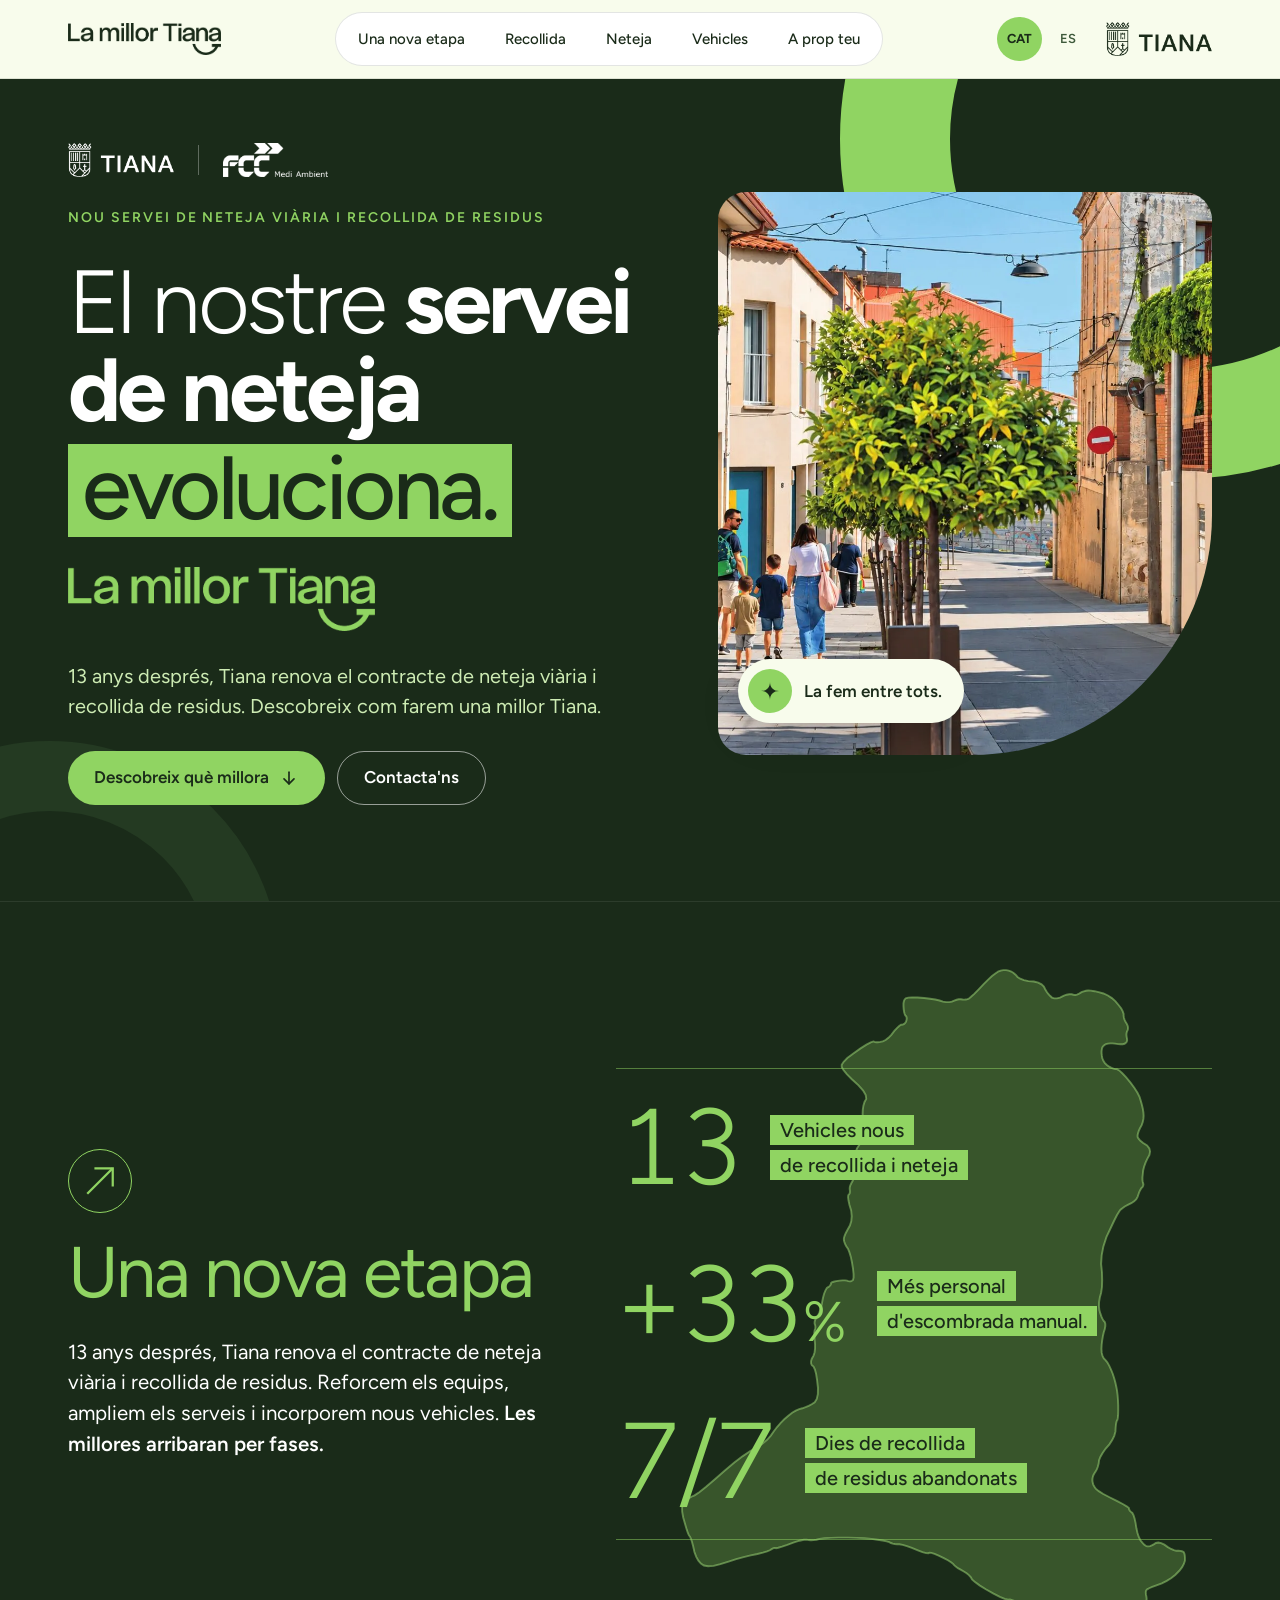
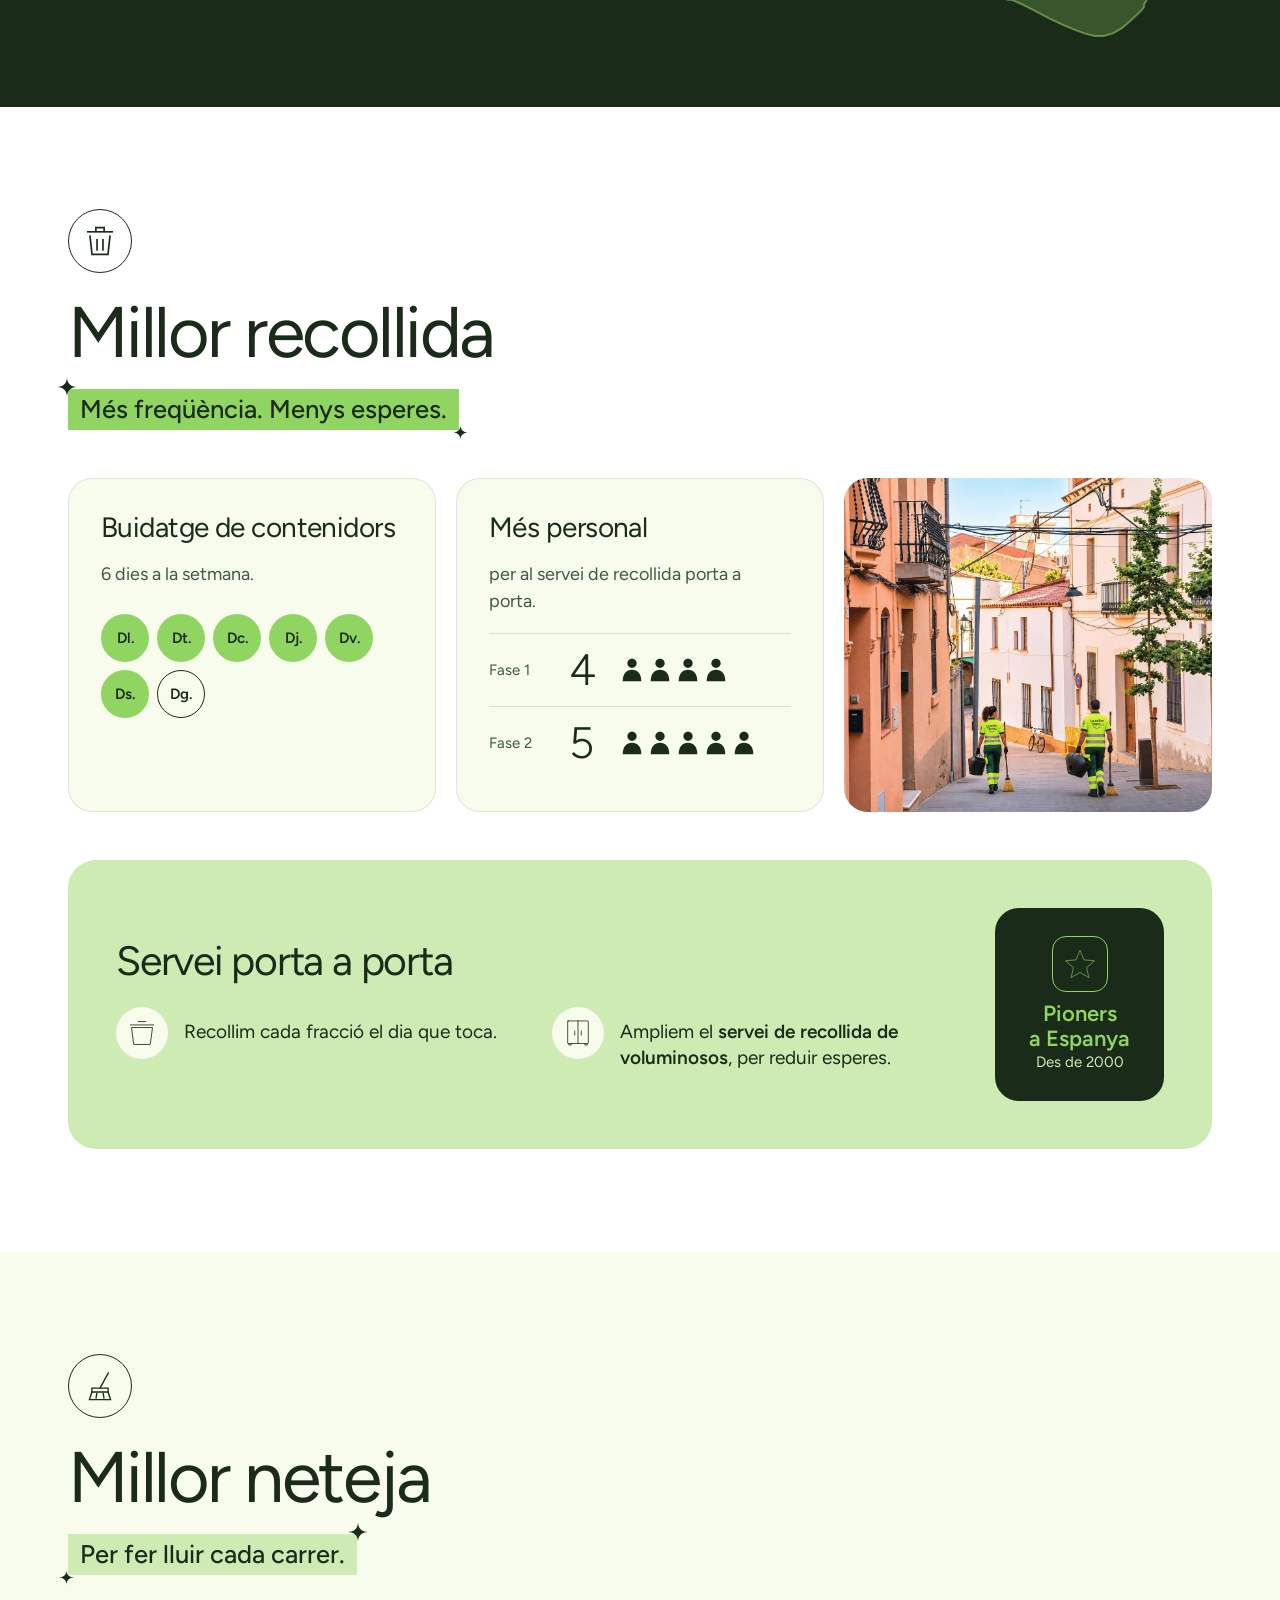
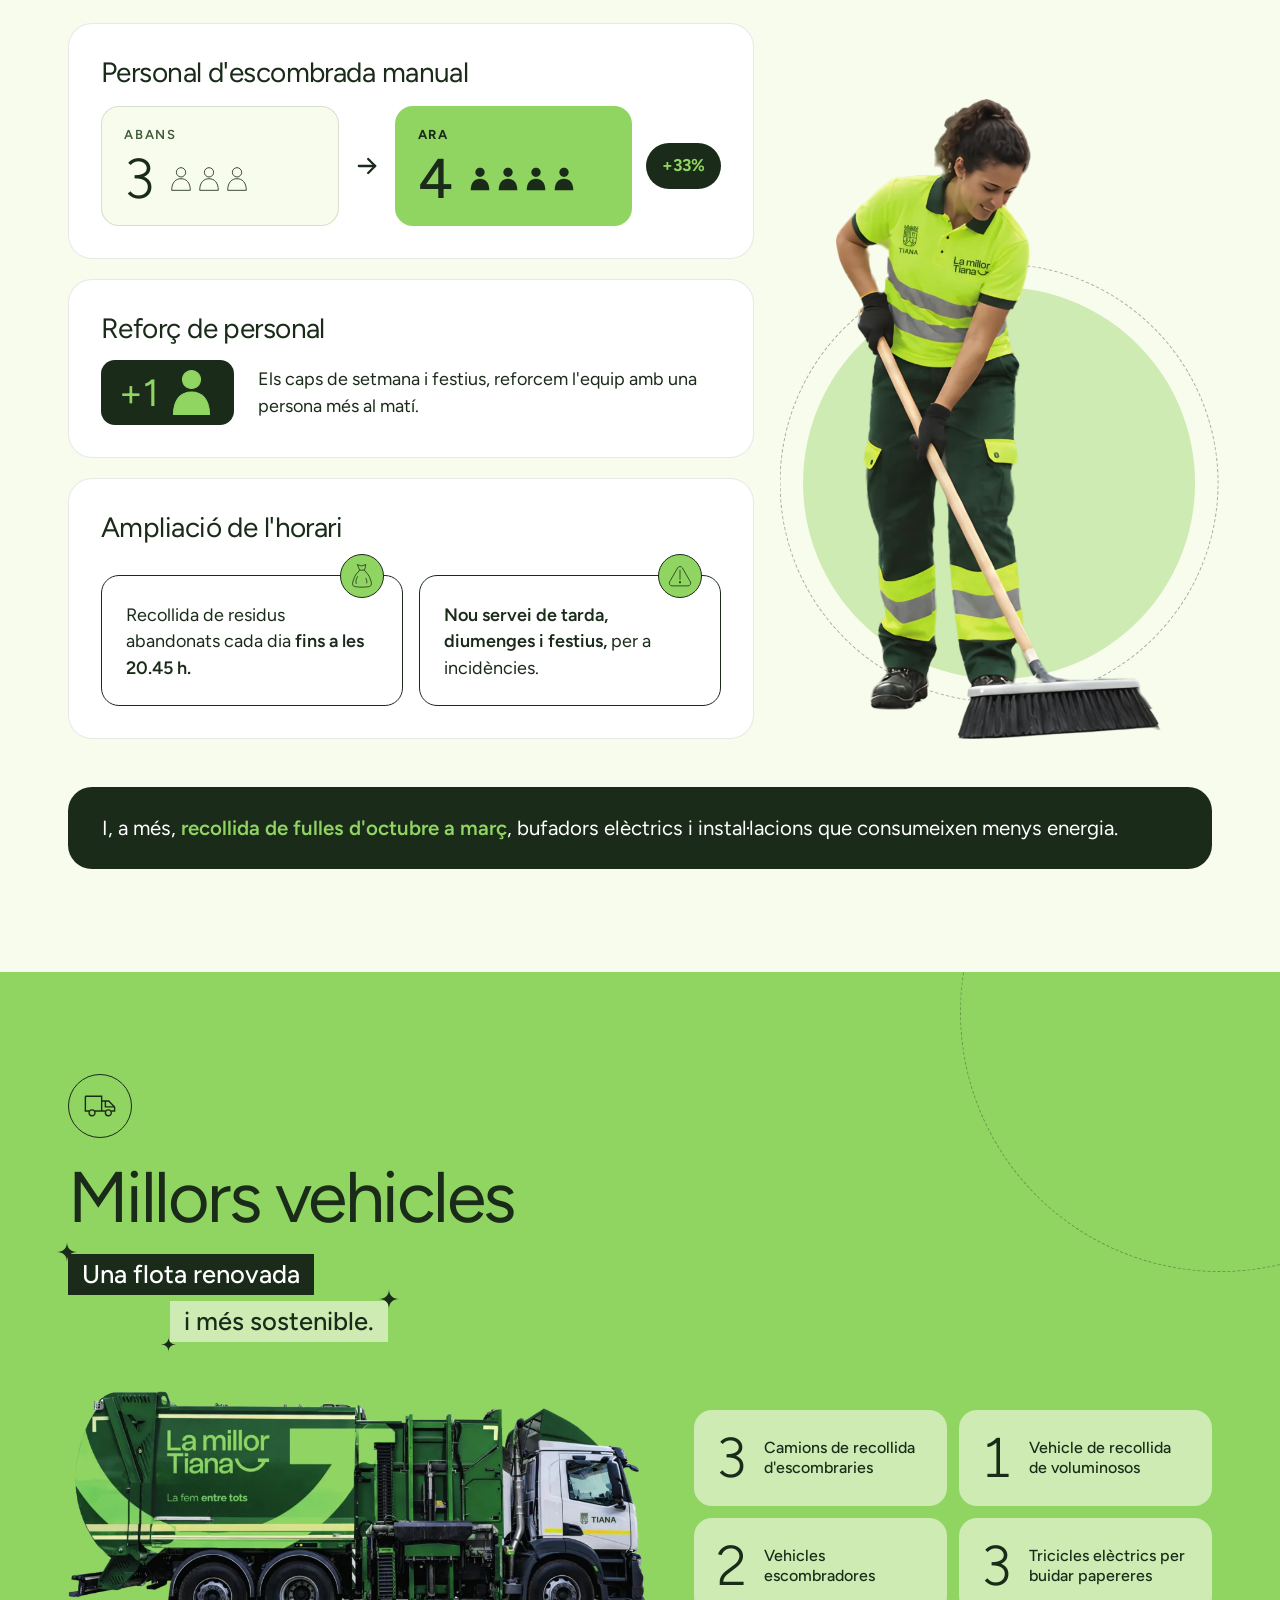
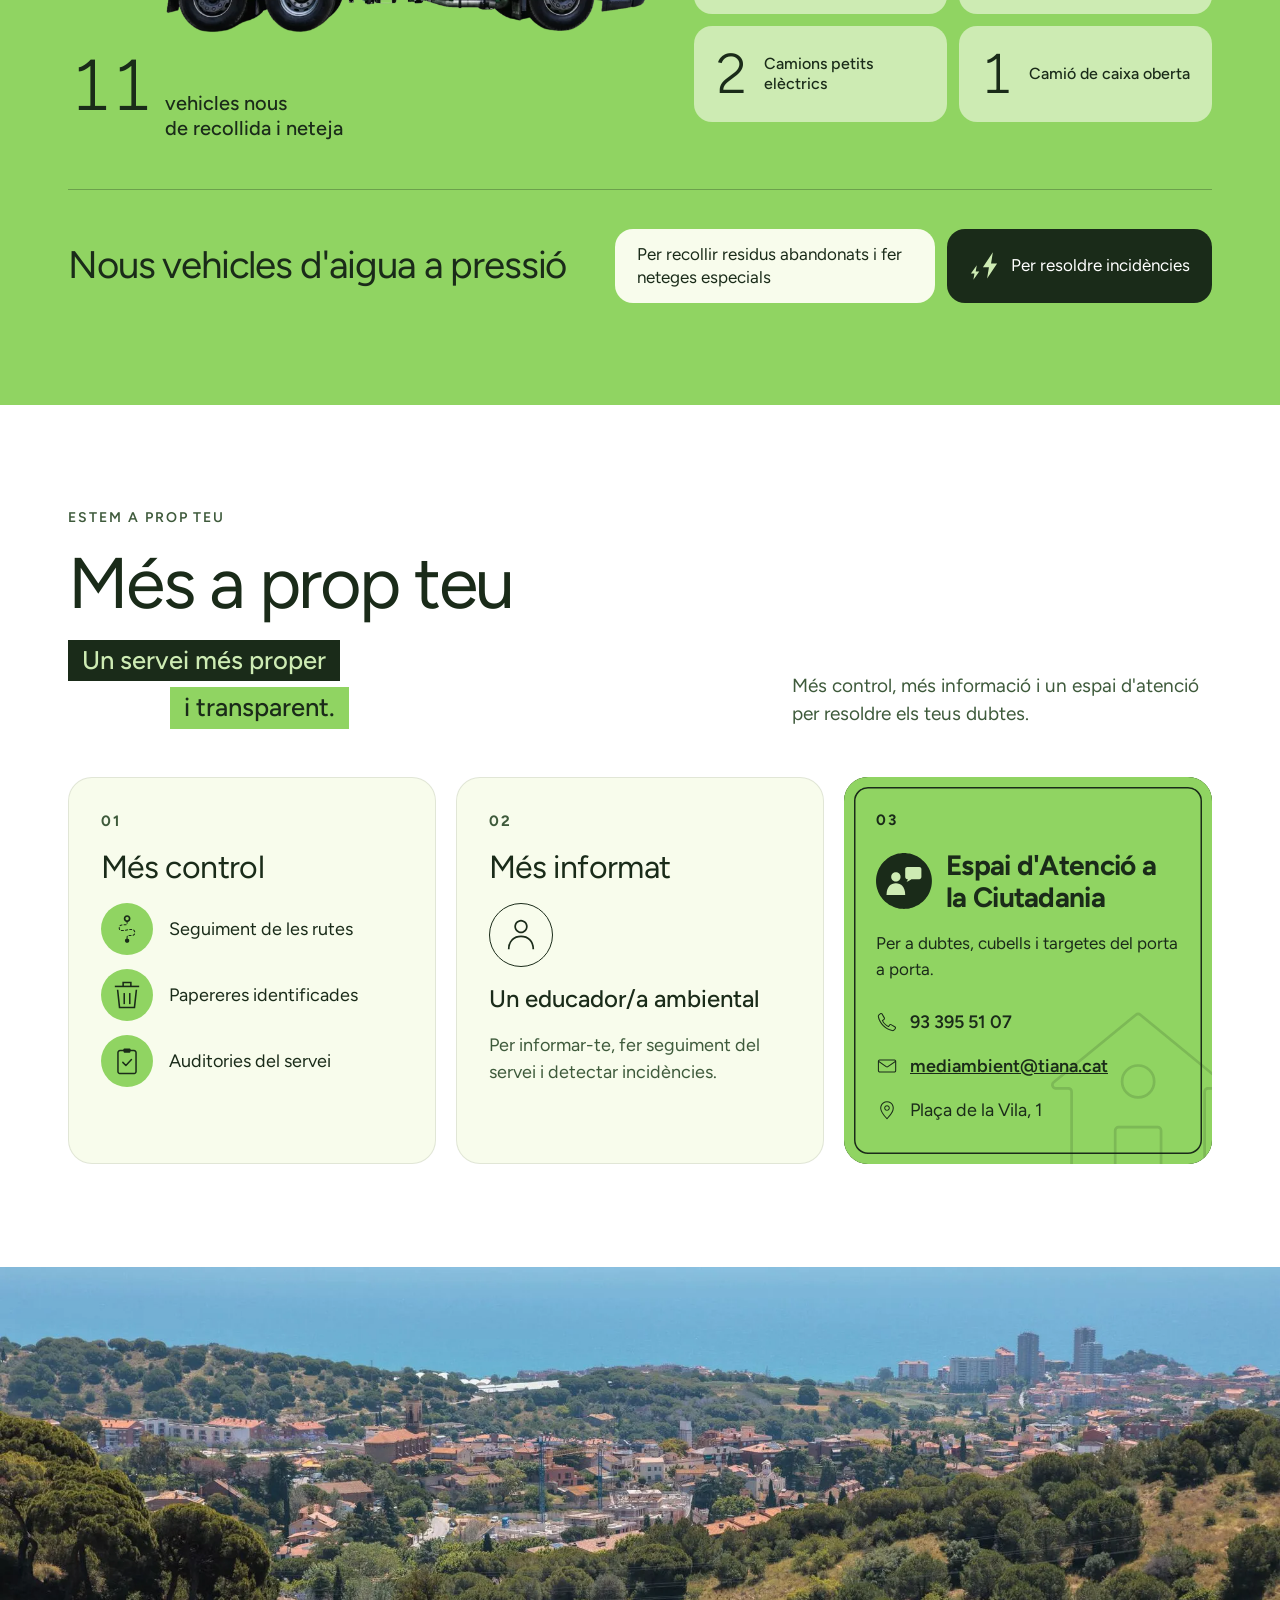
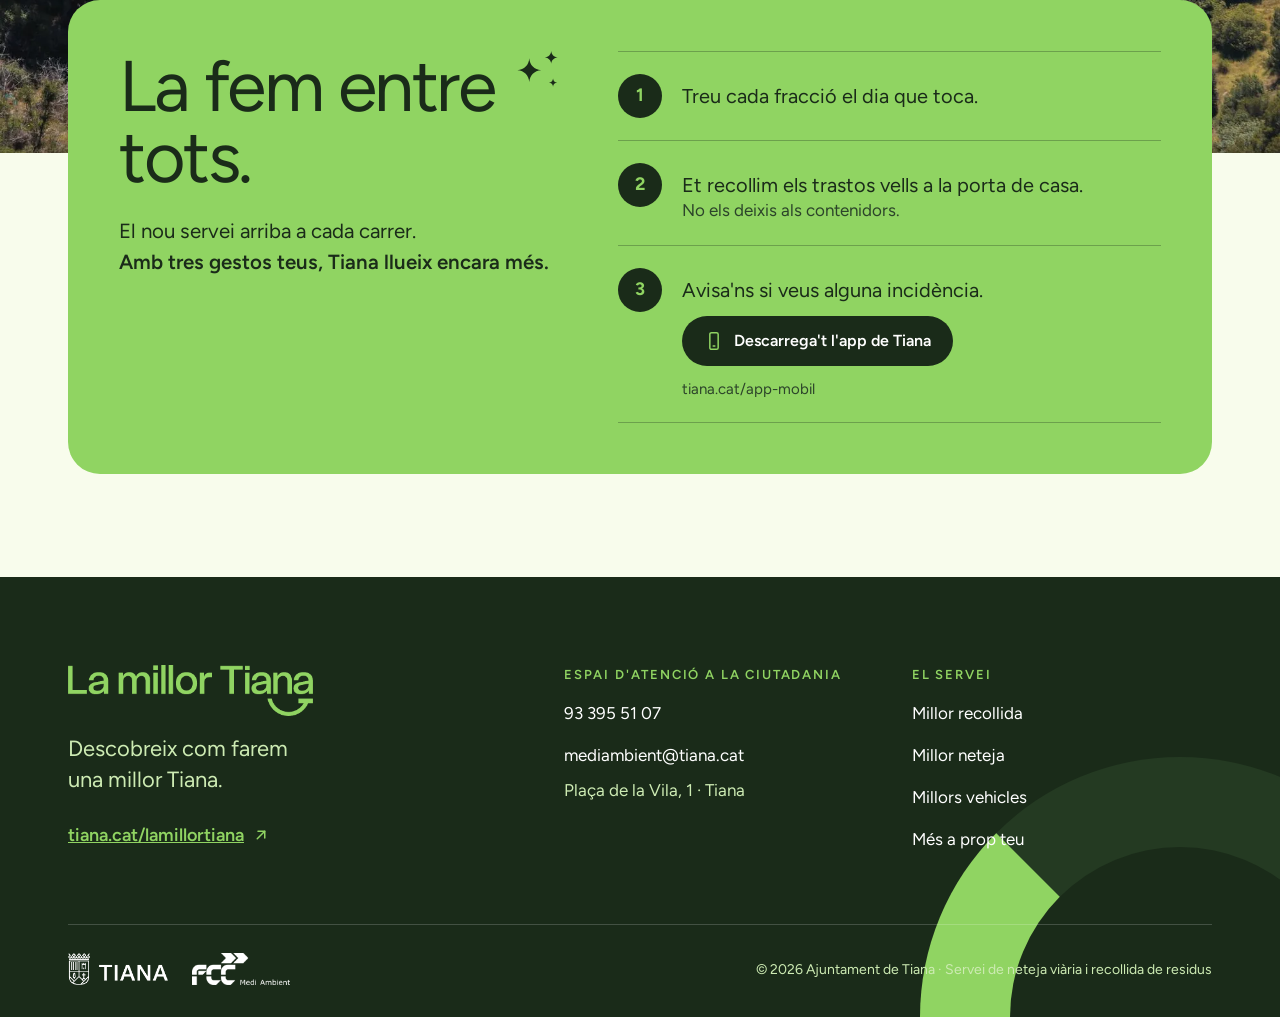
==== index.html @ fdb8e997 "feat: la millor tiana static website" ====
<!doctype html>
<html lang="ca">
<head>
<meta charset="utf-8">
<meta name="viewport" content="width=device-width, initial-scale=1">
<title>La millor Tiana · El nostre servei de neteja evoluciona</title>
<meta name="description" content="13 anys després, Tiana renova el contracte de neteja viària i recollida de residus. Més recollida, més neteja, vehicles nous i un servei més proper. Descobreix com farem una millor Tiana.">
<meta name="robots" content="noindex, nofollow">
<meta name="theme-color" content="#1A2B19">
<meta property="og:type" content="website">
<meta property="og:title" content="La millor Tiana · El nostre servei de neteja evoluciona">
<meta property="og:description" content="13 anys després, Tiana renova el contracte de neteja viària i recollida de residus.">
<meta property="og:image" content="https://tandem-tiana.vercel.app/assets/og.jpg">
<meta property="og:locale" content="ca_ES">
<link rel="icon" href="assets/favicon.svg" type="image/svg+xml">
<link rel="preconnect" href="https://fonts.googleapis.com">
<link rel="preconnect" href="https://fonts.gstatic.com" crossorigin>
<link href="https://fonts.googleapis.com/css2?family=Figtree:wght@300;400;500;600;700&display=swap" rel="stylesheet">
<script>
  (function () {
    var d = document.documentElement;
    try {
      if (!window.matchMedia('(prefers-reduced-motion: reduce)').matches && 'IntersectionObserver' in window) {
        d.classList.add('anim');
        setTimeout(function () { if (!window.__lmt) d.classList.remove('anim'); }, 3000);
      }
    } catch (e) {}
  })();
</script>
<link rel="stylesheet" href="styles.css">
</head>
<body>
<a class="skip" href="#contingut">Salta al contingut</a>

<header class="hdr">
  <div class="wrap hdr__in">
    <a class="hdr__logo" href="#inici" aria-label="La millor Tiana, inici"><img src="assets/wordmark-fosc.png" alt="La millor Tiana" width="786" height="164"></a>
    <nav class="hdr__nav" aria-label="Seccions">
      <a href="#etapa">Una nova etapa</a>
      <a href="#recollida">Recollida</a>
      <a href="#neteja">Neteja</a>
      <a href="#vehicles">Vehicles</a>
      <a href="#a-prop">A prop teu</a>
    </nav>
    <div class="hdr__end">
      <div class="lang" role="group" aria-label="Idioma">
        <a href="#inici" aria-current="true" lang="ca">CAT</a>
        <span lang="es" title="Properament" aria-disabled="true">ES</span>
      </div>
      <img class="hdr__escut" src="assets/tiana-fosc.png" alt="Ajuntament de Tiana" width="352" height="113">
      <button class="hdr__burger" type="button" aria-controls="menu" aria-expanded="false" aria-label="Obre el menú">
        <svg width="22" height="22" viewBox="0 0 24 24" fill="none" stroke="currentColor" stroke-width="2" stroke-linecap="round" aria-hidden="true" focusable="false"><path d="M4 7h16"/><path d="M4 12h16"/><path d="M4 17h10"/></svg>
      </button>
    </div>
  </div>
</header>

<div class="menu" id="menu" role="dialog" aria-modal="true" aria-label="Menú" hidden>
  <div class="menu__ring" aria-hidden="true" data-spin></div>
  <div class="menu__top">
    <img src="assets/wordmark-verd.png" alt="La millor Tiana" width="786" height="164">
    <button class="menu__close" type="button" aria-label="Tanca el menú">
      <svg width="22" height="22" viewBox="0 0 24 24" fill="none" stroke="currentColor" stroke-width="2" stroke-linecap="round" aria-hidden="true" focusable="false"><path d="M6 6l12 12"/><path d="M18 6L6 18"/></svg>
    </button>
  </div>
  <nav aria-label="Menú principal">
    <ul class="menu__list">
      <li><a href="#etapa"><span>Una nova etapa</span><svg width="22" height="22" viewBox="0 0 24 24" fill="none" stroke="currentColor" stroke-width="2" stroke-linecap="round" stroke-linejoin="round" aria-hidden="true" focusable="false"><path d="M7 17L17 7"/><path d="M8 7h9v9"/></svg></a></li>
      <li><a href="#recollida"><span>Millor recollida</span><svg width="22" height="22" viewBox="0 0 24 24" fill="none" stroke="currentColor" stroke-width="2" stroke-linecap="round" stroke-linejoin="round" aria-hidden="true" focusable="false"><path d="M7 17L17 7"/><path d="M8 7h9v9"/></svg></a></li>
      <li><a href="#neteja"><span>Millor neteja</span><svg width="22" height="22" viewBox="0 0 24 24" fill="none" stroke="currentColor" stroke-width="2" stroke-linecap="round" stroke-linejoin="round" aria-hidden="true" focusable="false"><path d="M7 17L17 7"/><path d="M8 7h9v9"/></svg></a></li>
      <li><a href="#vehicles"><span>Millors vehicles</span><svg width="22" height="22" viewBox="0 0 24 24" fill="none" stroke="currentColor" stroke-width="2" stroke-linecap="round" stroke-linejoin="round" aria-hidden="true" focusable="false"><path d="M7 17L17 7"/><path d="M8 7h9v9"/></svg></a></li>
      <li><a href="#a-prop"><span>Més a prop teu</span><svg width="22" height="22" viewBox="0 0 24 24" fill="none" stroke="currentColor" stroke-width="2" stroke-linecap="round" stroke-linejoin="round" aria-hidden="true" focusable="false"><path d="M7 17L17 7"/><path d="M8 7h9v9"/></svg></a></li>
      <li><a href="#entre-tots"><span>La fem entre tots</span><svg width="22" height="22" viewBox="0 0 24 24" fill="none" stroke="currentColor" stroke-width="2" stroke-linecap="round" stroke-linejoin="round" aria-hidden="true" focusable="false"><path d="M7 17L17 7"/><path d="M8 7h9v9"/></svg></a></li>
    </ul>
  </nav>
  <div class="menu__contact">
    <p>Espai d'Atenció a la Ciutadania</p>
    <a href="tel:+34933955107"><svg width="18" height="18" viewBox="0 0 24 24" fill="none" stroke="#90D462" stroke-width="1.6" stroke-linejoin="round" aria-hidden="true" focusable="false"><path d="M5 4h4l2 5-2.5 1.5a11 11 0 0 0 5 5L15 13l5 2v4a1 1 0 0 1-1 1A16 16 0 0 1 4 5a1 1 0 0 1 1-1z"/></svg>93 395 51 07</a>
    <a href="mailto:mediambient@tiana.cat"><svg width="18" height="18" viewBox="0 0 24 24" fill="none" stroke="#90D462" stroke-width="1.6" stroke-linecap="round" stroke-linejoin="round" aria-hidden="true" focusable="false"><rect x="3" y="5" width="18" height="14" rx="2"/><path d="M3 7l9 6 9-6"/></svg>mediambient@tiana.cat</a>
  </div>
  <div class="menu__logos">
    <img src="assets/tiana-blanc.png" alt="Ajuntament de Tiana" width="352" height="113">
    <img src="assets/fcc-blanc.webp" alt="FCC Medi Ambient" width="600" height="195">
  </div>
</div>

<main id="contingut">

<!-- HERO -->
<section id="inici" class="hero" data-key="hero" aria-labelledby="hero-title">
  <div class="ring hero__ring-a" data-r="ring" aria-hidden="true"></div>
  <div class="ring hero__ring-b" data-r="ring" data-d="4" aria-hidden="true"></div>
  <div class="wrap hero__in">
    <div class="hero__text">
      <div class="hero__logos" data-r data-d="1">
        <img src="assets/tiana-blanc.png" alt="Ajuntament de Tiana" width="352" height="113">
        <span class="sep" aria-hidden="true"></span>
        <img src="assets/fcc-blanc.webp" alt="FCC Medi Ambient" width="600" height="195">
      </div>
      <p class="eyebrow" data-r data-d="2">Nou servei de neteja viària i recollida de residus</p>
      <h1 id="hero-title" data-r data-d="3">El nostre <b>servei de neteja</b> <span class="hl" data-hl>evoluciona.</span></h1>
      <img class="hero__wm" src="assets/wordmark-verd.png" alt="La millor Tiana" width="786" height="164" data-r data-d="4">
      <p class="hero__lead" data-r data-d="5">13 anys després, Tiana renova el contracte de neteja viària i recollida de residus. Descobreix com farem una millor Tiana.</p>
      <div class="btns" data-r data-d="6">
        <a class="btn btn--lime" href="#etapa">Descobreix què millora <svg width="20" height="20" viewBox="0 0 24 24" fill="none" stroke="currentColor" stroke-width="2" stroke-linecap="round" stroke-linejoin="round" aria-hidden="true" focusable="false"><path d="M12 5v14"/><path d="M6 13l6 6 6-6"/></svg></a>
        <a class="btn btn--ghost" href="#contacte">Contacta'ns</a>
      </div>
    </div>
    <div class="hero__media" data-r="right" data-d="2">
      <img src="assets/familia.webp" alt="Una família passeja per un carrer de Tiana" width="1600" height="1067" fetchpriority="high" data-plx>
      <div class="chip" data-r="pop" data-d="8">
        <span class="chip__icon"><svg data-tw width="18" height="18" viewBox="0 0 24 24" fill="currentColor" aria-hidden="true" focusable="false"><path d="M12 0C12 7.43 16.57 12 24 12C16.57 12 12 16.57 12 24C12 16.57 7.43 12 0 12C7.43 12 12 7.43 12 0Z"/></svg></span>
        La fem entre tots.
      </div>
    </div>
  </div>
</section>

<!-- UNA NOVA ETAPA -->
<section id="etapa" class="sec etapa" aria-labelledby="etapa-title">
  <div class="wrap etapa__in">
    <div class="etapa__intro" data-key="etapa">
        <div class="title-row">
          <span class="icon-circle icon-circle--lime" data-r="pop"><img class="ico" src="assets/icons/ic-etapa.svg" alt="" width="30" height="30"></span>
          <h2 class="h2" id="etapa-title" data-r data-d="1">Una nova etapa</h2>
        </div>
      <p class="etapa__text" data-r data-d="3">13 anys després, Tiana renova el contracte de neteja viària i recollida de residus. Reforcem els equips, ampliem els serveis i incorporem nous vehicles. <strong>Les millores arribaran per fases.</strong></p>
    </div>
    <div class="etapa__stats" data-key="etapa2">
      <img class="etapa__map" src="assets/mapa-tiana.svg" alt="" aria-hidden="true" width="215" height="285" data-r="map">
      <ul class="figs" aria-label="Xifres clau">
        <li class="fig" data-r="left" data-d="2">
          <span class="fig__n"><span data-count="13">13</span></span>
          <p class="fig__label"><span class="hl hl--clone" data-hl>Vehicles nous<br>de recollida i neteja</span></p>
        </li>
        <li class="fig" data-r="left" data-d="4">
          <span class="fig__n">+<span data-count="33">33</span><small>%</small></span>
          <p class="fig__label"><span class="hl hl--clone" data-hl>Més personal<br>d'escombrada manual.</span></p>
        </li>
        <li class="fig" data-r="left" data-d="6">
          <span class="fig__n"><span data-count="7">7</span>/7</span>
          <p class="fig__label"><span class="hl hl--clone" data-hl>Dies de recollida<br>de residus abandonats</span></p>
        </li>
      </ul>
    </div>
  </div>
</section>

<!-- 01 MILLOR RECOLLIDA -->
<section id="recollida" class="sec sec--white" aria-labelledby="rec-title">
  <div class="wrap stack">
    <div class="sec-head" data-key="rec">
      <div class="sec-head__main">
        <div class="title-row">
          <span class="icon-circle" data-r="pop"><img class="ico" src="assets/icons/ic-recollida.svg" alt="" width="30" height="30"></span>
          <h2 class="h2" id="rec-title" data-r data-d="1">Millor recollida</h2>
        </div>
        <p class="tag" data-r data-d="2"><span class="hl spark" data-hl>Més freqüència. Menys esperes.</span></p>
      </div>    </div>
    <div class="grid3" data-key="recg">
      <article class="card card--hover" data-r data-d="1">
        <h3>Buidatge de contenidors</h3>
        <p class="sub">6 dies a la setmana.</p>
        <ul class="days" aria-label="Dies de buidatge">
          <li data-r="pop" data-d="2"><abbr title="Dilluns">Dl.</abbr></li>
          <li data-r="pop" data-d="3"><abbr title="Dimarts">Dt.</abbr></li>
          <li data-r="pop" data-d="4"><abbr title="Dimecres">Dc.</abbr></li>
          <li data-r="pop" data-d="5"><abbr title="Dijous">Dj.</abbr></li>
          <li data-r="pop" data-d="6"><abbr title="Divendres">Dv.</abbr></li>
          <li data-r="pop" data-d="7"><abbr title="Dissabte">Ds.</abbr></li>
          <li class="off" data-r="pop" data-d="8"><abbr title="Diumenge, sense buidatge">Dg.</abbr></li>
        </ul>
      </article>
      <article class="card card--hover" data-r data-d="2">
        <h3>Més personal</h3>
        <p class="sub">per al servei de recollida porta a porta.</p>
        <div class="phases">
          <div class="phase">
            <span class="phase__label">Fase 1</span><span class="phase__n">4</span>
            <span class="people" role="img" aria-label="4 persones">
              <img class="ico" data-r="pop" data-d="1" src="assets/icons/ic-persona-fase.svg" alt="" width="26" height="26">
              <img class="ico" data-r="pop" data-d="2" src="assets/icons/ic-persona-fase.svg" alt="" width="26" height="26">
              <img class="ico" data-r="pop" data-d="3" src="assets/icons/ic-persona-fase.svg" alt="" width="26" height="26">
              <img class="ico" data-r="pop" data-d="4" src="assets/icons/ic-persona-fase.svg" alt="" width="26" height="26">
            </span>
          </div>
          <div class="phase">
            <span class="phase__label">Fase 2</span><span class="phase__n">5</span>
            <span class="people" role="img" aria-label="5 persones">
              <img class="ico" data-r="pop" data-d="2" src="assets/icons/ic-persona-fase.svg" alt="" width="26" height="26">
              <img class="ico" data-r="pop" data-d="3" src="assets/icons/ic-persona-fase.svg" alt="" width="26" height="26">
              <img class="ico" data-r="pop" data-d="4" src="assets/icons/ic-persona-fase.svg" alt="" width="26" height="26">
              <img class="ico" data-r="pop" data-d="5" src="assets/icons/ic-persona-fase.svg" alt="" width="26" height="26">
              <img class="ico" data-r="pop" data-d="6" src="assets/icons/ic-persona-fase.svg" alt="" width="26" height="26">
            </span>
          </div>
        </div>
      </article>
      <figure class="photo" data-r="right" data-d="3">
        <img src="assets/operaris.webp" alt="Dos operaris del servei de recollida caminen per un carrer de Tiana" width="1535" height="1024" loading="lazy" data-plx>
      </figure>
    </div>
    <div data-key="rec2">
      <article class="door" data-r>
        <div class="door__main">
          <h3>Servei porta a porta</h3>
          <ul class="ilist">
            <li data-r data-d="2">
              <span class="bubble"><img class="ico" src="assets/icons/ic-fraccio.svg" alt="" width="28" height="28"></span>
              <p>Recollim cada fracció el dia que toca.</p>
            </li>
            <li data-r data-d="4">
              <span class="bubble"><img class="ico" src="assets/icons/ic-voluminosos.svg" alt="" width="28" height="28"></span>
              <p>Ampliem el <strong>servei de recollida de voluminosos</strong>, per reduir esperes.</p>
            </li>
          </ul>
        </div>
        <div class="badge" data-r="pop" data-d="6">
          <span class="badge__icon"><img class="ico" data-tw src="assets/icons/ic-pioners.svg" alt="" width="32" height="32"></span>
          <span><span class="badge__title">Pioners<br> a Espanya</span><span class="badge__sub">Des de 2000</span></span>
        </div>
      </article>
    </div>
  </div>
</section>

<!-- 02 MILLOR NETEJA -->
<section id="neteja" class="sec neteja" aria-labelledby="net-title">
  <div class="wrap stack">
    <div class="sec-head" data-key="net">
      <div class="sec-head__main">
        <div class="title-row">
          <span class="icon-circle" data-r="pop"><img class="ico" src="assets/icons/ic-neteja.svg" alt="" width="30" height="30"></span>
          <h2 class="h2" id="net-title" data-r data-d="1">Millor neteja</h2>
        </div>
        <p class="tag" data-r data-d="2"><span class="hl hl--pale spark spark--alt" data-hl>Per fer lluir cada carrer.</span></p>
      </div>    </div>
    <div class="net" data-key="netg">
      <div class="net__cards">
        <article class="card card--white card--hover" data-r data-d="1">
          <h3>Personal d'escombrada manual</h3>
          <div class="compare">
            <div class="compare__box">
              <span class="compare__lbl">Abans</span>
              <div class="compare__row">
                <span class="compare__n">3</span>
                <span class="people" role="img" aria-label="3 persones">
                  <img class="ico" src="assets/icons/ic-persona-abans.svg" alt="" width="26" height="26">
                  <img class="ico" src="assets/icons/ic-persona-abans.svg" alt="" width="26" height="26">
                  <img class="ico" src="assets/icons/ic-persona-abans.svg" alt="" width="26" height="26">
                </span>
              </div>
            </div>
            <svg class="compare__arrow" data-r="left" data-d="3" width="28" height="28" viewBox="0 0 24 24" fill="none" stroke="currentColor" stroke-width="2" stroke-linecap="round" stroke-linejoin="round" aria-hidden="true" focusable="false"><path d="M5 12h14"/><path d="M13 6l6 6-6 6"/></svg>
            <div class="compare__box compare__box--now" data-r="pop" data-d="5">
              <span class="compare__lbl">Ara</span>
              <div class="compare__row">
                <span class="compare__n">4</span>
                <span class="people" role="img" aria-label="4 persones">
                  <img class="ico" src="assets/icons/ic-persona-fase.svg" alt="" width="26" height="26">
                  <img class="ico" src="assets/icons/ic-persona-fase.svg" alt="" width="26" height="26">
                  <img class="ico" src="assets/icons/ic-persona-fase.svg" alt="" width="26" height="26">
                  <img class="ico" src="assets/icons/ic-persona-fase.svg" alt="" width="26" height="26">
                </span>
              </div>
            </div>
            <span class="pct" data-r="pop" data-d="8">+33%</span>
          </div>
        </article>
        <article class="card card--white card--hover reinforce" data-r data-d="2">
          <h3>Reforç de personal</h3>
          <span class="plus1" data-r="pop" data-d="6">+1<img class="ico" src="assets/icons/ic-mes-u.svg" alt="+1 persona" width="60" height="60"></span>
          <p>Els caps de setmana i festius, reforcem l'equip amb una persona més al matí.</p>
        </article>
        <article class="card card--white card--hover card--hours" data-r data-d="3">
          <h3>Ampliació de l'horari</h3>
          <div class="hours">
            <div class="hourbox">
              <span class="hourbox__icon" data-r="pop" data-d="6"><img class="ico" src="assets/icons/ic-bossa.svg" alt="" width="26" height="26"></span>
              <p>Recollida de residus abandonats cada dia <strong>fins a les 20.45 h.</strong></p>
            </div>
            <div class="hourbox">
              <span class="hourbox__icon" data-r="pop" data-d="7"><img class="ico" src="assets/icons/ic-alerta.svg" alt="" width="26" height="26"></span>
              <p><strong>Nou servei de tarda, diumenges i festius,</strong> per a incidències.</p>
            </div>
          </div>
        </article>
      </div>
      <div class="net__fig">
        <div class="disc" aria-hidden="true"></div>
        <div class="disc disc--dash" data-spin aria-hidden="true"></div>
        <img src="assets/escombradora.webp" alt="Una operària del servei escombra el carrer" width="560" height="1100" loading="lazy" data-r="right" data-d="2">
      </div>
    </div>
    <div data-key="net2">
      <p class="note" data-r>
        <span>I, a més, <strong>recollida de fulles d'octubre a març</strong>, bufadors elèctrics i instal·lacions que consumeixen menys energia.</span>
      </p>
    </div>
  </div>
</section>

<!-- 03 MILLORS VEHICLES -->
<section id="vehicles" class="sec veh" aria-labelledby="veh-title">
  <div class="ring veh__ring" data-spin aria-hidden="true"></div>
  <div class="wrap stack">
    <div class="sec-head" data-key="veh">
      <div class="sec-head__main">
        <div class="title-row">
          <span class="icon-circle" data-r="pop"><img class="ico" src="assets/icons/ic-vehicles.svg" alt="" width="32" height="32"></span>
          <h2 class="h2" id="veh-title" data-r data-d="1">Millors vehicles</h2>
        </div>
        <p class="stagger"><span class="on-dark spark spark--one" data-r="left" data-d="2">Una flota renovada</span><span class="on-pale spark spark--alt" data-r="left" data-d="4">i més sostenible.</span></p>
      </div>    </div>
    <div class="veh__grid" data-key="vehg">
      <figure class="veh__fig" data-truckfig>
        <div class="veh__truck" data-truck>
          <span class="veh__lines" data-lines aria-hidden="true"><span></span><span></span><span></span></span>
          <img src="assets/camio.webp" alt="Nou camió de recollida amb la imatge de La millor Tiana" width="921" height="387" loading="lazy">
        </div>
        <figcaption data-r data-d="8"><span class="veh__big" data-count="13">13</span><span>vehicles nous<br>de recollida i neteja</span></figcaption>
      </figure>
      <ul class="fleet">
        <li class="card--hover" data-r data-d="2"><span class="fleet__n" data-count="3">3</span><span class="fleet__t">Camions de recollida d'escombraries</span></li>
        <li class="card--hover" data-r data-d="3"><span class="fleet__n" data-count="1">1</span><span class="fleet__t">Vehicle de recollida de voluminosos</span></li>
        <li class="card--hover" data-r data-d="4"><span class="fleet__n" data-count="2">2</span><span class="fleet__t">Vehicles escombradores</span></li>
        <li class="card--hover" data-r data-d="5"><span class="fleet__n" data-count="4">4</span><span class="fleet__t">Tricicles elèctrics per buidar papereres</span></li>
        <li class="card--hover" data-r data-d="6"><span class="fleet__n" data-count="2">2</span><span class="fleet__t">Camions petits elèctrics</span></li>
        <li class="card--hover" data-r data-d="7"><span class="fleet__n" data-count="1">1</span><span class="fleet__t">Camió de caixa oberta</span></li>
      </ul>
    </div>
    <div class="water" data-key="veh2">
      <h3 data-r>Nous vehicles d'aigua a pressió</h3>
      <div class="water__chips">
        <span class="wchip" data-r="right" data-d="2">Per recollir residus abandonats i fer neteges especials</span>
        <span class="wchip wchip--dark" data-r="right" data-d="4"><img class="ico" src="assets/icons/ic-raig.svg" alt="" width="30" height="30">Per resoldre incidències</span>
      </div>
    </div>
  </div>
</section>

<!-- MÉS A PROP TEU -->
<section id="a-prop" class="sec sec--white" aria-labelledby="aprop-title">
  <div class="wrap stack">
    <div class="sec-head" data-key="aprop">
      <div class="sec-head__main">
        <p class="eyebrow" data-r>Estem a prop teu</p>
        <h2 class="h2" id="aprop-title" data-r data-d="1">Més a prop teu</h2>
        <p class="stagger"><span class="on-dark-pale" data-r="left" data-d="2">Un servei més proper</span><span class="on-lime" data-r="left" data-d="4">i transparent.</span></p>
      </div>
      <p class="sec-head__aside" data-r data-d="3">Més control, més informació i un espai d'atenció per resoldre els teus dubtes.</p>
    </div>
    <div class="grid3" data-key="aprog">
      <article class="card card--hover" data-r data-d="1">
        <span class="num">01</span>
        <h3 class="lg">Més control</h3>
        <ul class="checks">
          <li><span class="bubble bubble--lime" data-r="pop" data-d="3"><img class="ico" src="assets/icons/ic-rutes.svg" alt="" width="28" height="28"></span>Seguiment de les rutes</li>
          <li><span class="bubble bubble--lime" data-r="pop" data-d="4"><img class="ico" src="assets/icons/ic-papereres.svg" alt="" width="28" height="28"></span>Papereres identificades</li>
          <li><span class="bubble bubble--lime" data-r="pop" data-d="5"><img class="ico" src="assets/icons/ic-auditories.svg" alt="" width="28" height="28"></span>Auditories del servei</li>
        </ul>
      </article>
      <article class="card card--hover" data-r data-d="2">
        <span class="num">02</span>
        <h3 class="lg">Més informat</h3>
        <span class="icon-circle" data-r="pop" data-d="5"><img class="ico" src="assets/icons/ic-informat.svg" alt="" width="32" height="32"></span>
        <p class="edu">Un educador/a ambiental</p>
        <p class="sub">Per informar-te, fer seguiment del servei i detectar incidències.</p>
      </article>
      <article id="contacte" class="card card--contact card--hover" data-r data-d="3">
        <img class="contact__house" src="assets/casa.svg" alt="" aria-hidden="true" width="133" height="129">
        <span class="num">03</span>
        <div class="contact-head">
          <img class="contact__icon" src="assets/atencio-icona.svg" alt="" aria-hidden="true" width="56" height="56">
          <h3>Espai d'Atenció a la Ciutadania</h3>
        </div>
        <p>Per a dubtes, cubells i targetes del porta a porta.</p>
        <ul class="contact-list">
          <li><a href="tel:+34933955107"><img class="ico" src="assets/icons/ic-telefon.svg" alt="" width="22" height="22">93 395 51 07</a></li>
          <li><a href="mailto:mediambient@tiana.cat"><img class="ico" src="assets/icons/ic-correu.svg" alt="" width="22" height="22">mediambient@tiana.cat</a></li>
          <li><span><img class="ico" src="assets/icons/ic-lloc.svg" alt="" width="22" height="22">Plaça de la Vila, 1</span></li>
        </ul>
      </article>
    </div>
  </div>
</section>

<!-- LA FEM ENTRE TOTS -->
<section id="entre-tots" class="tots" aria-labelledby="tots-title">
  <img class="tots__img" src="assets/paisatge.webp" alt="Vista de Tiana amb el mar al fons" width="2000" height="1334" loading="lazy" data-plx>
  <div class="wrap tots__wrap" data-key="tots">
    <div class="tots__card" data-r>
      <div class="tots__head">
        <h2 class="h2" id="tots-title">La fem entre tots.<svg data-tw viewBox="0 0 56 48" fill="currentColor" aria-hidden="true" focusable="false"><path d="M20 8c.5 7.5 5.5 12.5 13 13-7.5.5-12.5 5.5-13 13-.5-7.5-5.5-12.5-13-13 7.5-.5 12.5-5.5 13-13z"/><path d="M44 0c.3 4 3 6.7 7 7-4 .3-6.7 3-7 7-.3-4-3-6.7-7-7 4-.3 6.7-3 7-7z"/><path d="M46 30c.2 2.6 1.9 4.3 4.5 4.5-2.6.2-4.3 1.9-4.5 4.5-.2-2.6-1.9-4.3-4.5-4.5 2.6-.2 4.3-1.9 4.5-4.5z"/></svg></h2>
        <p>El nou servei arriba a cada carrer.<br><strong>Amb tres gestos teus, Tiana llueix encara més.</strong></p>
      </div>
      <ol class="steps">
        <li data-r="right" data-d="3"><span class="steps__n">1</span><p>Treu cada fracció el dia que toca.</p></li>
        <li data-r="right" data-d="5"><span class="steps__n">2</span><p>Et recollim els trastos vells a la porta de casa.<small>No els deixis als contenidors.</small></p></li>
        <li data-r="right" data-d="7"><span class="steps__n">3</span>
          <div class="steps__cta">
            <p>Avisa'ns si veus alguna incidència.</p>
            <a class="btn btn--dark" href="https://tiana.cat/app-mobil" rel="noopener"><svg width="20" height="20" viewBox="0 0 24 24" fill="none" stroke="#90D462" stroke-width="1.8" stroke-linecap="round" stroke-linejoin="round" aria-hidden="true" focusable="false"><rect x="7" y="2" width="10" height="20" rx="2"/><path d="M11 18h2"/></svg>Descarrega't l'app de Tiana</a>
            <span class="steps__url">tiana.cat/app-mobil</span>
          </div>
        </li>
      </ol>
    </div>
  </div>
</section>

</main>

<!-- PEU -->
<footer class="ftr">
  <div class="ring ftr__ring" data-spin aria-hidden="true"></div>
  <div class="wrap ftr__in" data-key="foot">
    <div class="ftr__top">
      <div class="ftr__brand" data-r>
        <img src="assets/wordmark-verd.png" alt="La millor Tiana" width="786" height="164" loading="lazy">
        <p>Descobreix com farem<br>una millor Tiana.</p>
        <a href="https://tiana.cat/lamillortiana" rel="noopener">tiana.cat/lamillortiana<svg width="18" height="18" viewBox="0 0 24 24" fill="none" stroke="currentColor" stroke-width="2" stroke-linecap="round" stroke-linejoin="round" aria-hidden="true" focusable="false"><path d="M7 17L17 7"/><path d="M8 7h9v9"/></svg></a>
      </div>
      <div class="ftr__col" data-r data-d="2">
        <h2>Espai d'Atenció a la Ciutadania</h2>
        <a href="tel:+34933955107">93 395 51 07</a>
        <a href="mailto:mediambient@tiana.cat">mediambient@tiana.cat</a>
        <span>Plaça de la Vila, 1 · Tiana</span>
      </div>
      <nav class="ftr__col" data-r data-d="4" aria-label="Peu de pàgina">
        <h2>El servei</h2>
        <a href="#recollida">Millor recollida</a>
        <a href="#neteja">Millor neteja</a>
        <a href="#vehicles">Millors vehicles</a>
        <a href="#a-prop">Més a prop teu</a>
      </nav>
    </div>
    <div class="ftr__bottom" data-r data-d="5">
      <div class="ftr__logos">
        <img src="assets/tiana-blanc.png" alt="Ajuntament de Tiana" width="352" height="113" loading="lazy">
        <img src="assets/fcc-blanc.webp" alt="FCC Medi Ambient" width="600" height="195" loading="lazy">
      </div>
      <p>© 2026 Ajuntament de Tiana · Servei de neteja viària i recollida de residus</p>
    </div>
  </div>
</footer>

<script src="main.js" defer></script>
</body>
</html>
---- styles.css ----
/* La millor Tiana — estils */
:root {
  --dark: #1A2B19;
  --dark-2: #243A22;
  --lime: #90D462;
  --pale: #CDEBB3;
  --cream: #F8FCEC;
  --muted: #3E5A3B;
  --muted-2: #2C442A;
  --line: rgba(26, 43, 25, 0.12);
  --ease: cubic-bezier(.16, 1, .3, 1);
  --gutter: clamp(16px, 4vw, 48px);
}

*, *::before, *::after { box-sizing: border-box; }
html { scroll-behavior: smooth; -webkit-text-size-adjust: 100%; }
body {
  margin: 0;
  overflow-x: hidden;
  background: var(--cream);
  color: var(--dark);
  font-family: 'Figtree', system-ui, -apple-system, sans-serif;
  font-size: 17px;
  line-height: 1.5;
  -webkit-font-smoothing: antialiased;
}
main { overflow-x: clip; }
img, svg { display: block; }
img { max-width: 100%; height: auto; }
a { color: inherit; }
h1, h2, h3, p { margin: 0; }
section[id], article[id] { scroll-margin-top: 84px; }
:focus-visible { outline: 3px solid var(--lime); outline-offset: 3px; border-radius: 6px; }
.skip {
  position: absolute; left: 16px; top: -60px; z-index: 100;
  padding: 12px 18px; border-radius: 999px; background: var(--dark); color: #fff; font-weight: 600;
}
.skip:focus { top: 12px; }
.wrap { max-width: 1240px; margin: 0 auto; padding: 0 var(--gutter); }

/* ---------- Capçalera ---------- */
.hdr {
  position: sticky; top: 0; z-index: 30;
  background: rgba(248, 252, 236, 0.94);
  border-bottom: 1px solid var(--line);
  -webkit-backdrop-filter: blur(10px); backdrop-filter: blur(10px);
}
.hdr__in { display: flex; align-items: center; justify-content: space-between; gap: 12px 24px; padding-top: 12px; padding-bottom: 12px; }
.hdr__logo { display: flex; align-items: center; min-height: 44px; }
.hdr__logo img { height: 32px; width: auto; }
.hdr__nav { display: flex; gap: 4px; padding: 4px; background: #fff; border: 1px solid var(--line); border-radius: 999px; }
.hdr__nav a {
  display: inline-flex; align-items: center; min-height: 44px; padding: 0 18px; border-radius: 999px;
  font-size: 15px; font-weight: 500; text-decoration: none; transition: background .25s, color .25s;
}
.hdr__nav a:hover { background: var(--cream); }
.hdr__nav a[aria-current] { background: var(--dark); color: #fff; font-weight: 600; }
.hdr__end { display: flex; align-items: center; gap: 16px; }
.lang { display: flex; gap: 4px; }
.lang a, .lang span {
  display: inline-grid; place-items: center; min-width: 44px; min-height: 44px; padding: 0 10px;
  border-radius: 999px; font-size: 13px; font-weight: 700; text-decoration: none;
}
.lang a { background: var(--lime); }
.lang span { color: var(--muted); font-weight: 600; cursor: default; }
.hdr__escut { height: 34px; width: auto; }
.hdr__burger {
  display: none; place-items: center; width: 44px; height: 44px; padding: 0; border: 0; border-radius: 50%;
  background: var(--dark); color: #fff; cursor: pointer;
}
@media (max-width: 1080px) {
  .hdr__nav, .hdr__escut { display: none; }
  .hdr__burger { display: inline-grid; }
}
@media (max-width: 640px) {
  .hdr__in { padding-top: 10px; padding-bottom: 10px; }
  .hdr__logo img { height: 26px; }
  .lang span { display: none; }
}

/* ---------- Menú mòbil ---------- */
.menu {
  position: fixed; inset: 0; z-index: 60; overflow-y: auto;
  display: flex; flex-direction: column;
  background: var(--dark); color: #fff;
}
.menu[hidden] { display: none; }
.menu__ring {
  position: absolute; right: -150px; bottom: -150px; width: 340px; height: 340px;
  border: 60px solid var(--lime); border-top-color: var(--dark-2); border-radius: 50%; pointer-events: none;
}
.menu__top { position: relative; display: flex; align-items: center; justify-content: space-between; min-height: 64px; padding: 0 var(--gutter); border-bottom: 1px solid rgba(255, 255, 255, .14); }
.menu__top img { height: 26px; width: auto; }
.menu__close {
  display: grid; place-items: center; width: 44px; height: 44px; padding: 0; border: 0; border-radius: 50%;
  background: var(--lime); color: var(--dark); cursor: pointer;
}
.menu__list { position: relative; list-style: none; margin: 0; padding: 12px var(--gutter) 0; }
.menu__list a {
  display: flex; align-items: center; justify-content: space-between; gap: 12px; min-height: 60px;
  border-bottom: 1px solid rgba(255, 255, 255, .14); color: #fff; text-decoration: none;
  font-size: clamp(24px, 6vw, 32px); letter-spacing: -.02em;
}
.menu__list a span { display: flex; align-items: baseline; gap: 10px; }
.menu__list svg { flex: 0 0 auto; color: var(--lime); }
.menu__contact { position: relative; margin: auto var(--gutter) 0; padding: 18px 20px; border-radius: 20px; background: var(--dark-2); }
.menu__contact p { margin-bottom: 6px; font-size: 12px; font-weight: 600; letter-spacing: .14em; text-transform: uppercase; color: var(--lime); }
.menu__contact a { display: flex; align-items: center; gap: 10px; min-height: 40px; color: #fff; text-decoration: none; }
.menu__logos { position: relative; display: flex; align-items: center; gap: 20px; padding: 20px var(--gutter) 28px; margin-top: 18px; }
.menu__logos img { height: 28px; width: auto; }
.menu.open .menu__list li { animation: menuIn .6s var(--ease) both; }
.menu.open .menu__list li:nth-child(2) { animation-delay: .05s; }
.menu.open .menu__list li:nth-child(3) { animation-delay: .1s; }
.menu.open .menu__list li:nth-child(4) { animation-delay: .15s; }
.menu.open .menu__list li:nth-child(5) { animation-delay: .2s; }
.menu.open .menu__list li:nth-child(6) { animation-delay: .25s; }
@keyframes menuIn { from { opacity: 0; transform: translateX(40px); } to { opacity: 1; transform: none; } }

/* ---------- Comuns ---------- */
.sec { padding: clamp(56px, 8vw, 104px) 0; }
.sec--white { background: #fff; }
.stack { display: flex; flex-direction: column; gap: clamp(24px, 4vw, 48px); }
.stack--xl { gap: clamp(28px, 5vw, 56px); }
.h2 { font-size: clamp(40px, 5.6vw, 84px); font-weight: 400; line-height: 1; letter-spacing: -.035em; }
.title-row { display: flex; flex-direction: column; align-items: flex-start; gap: clamp(16px, 2vw, 24px); }
.eyebrow { font-size: clamp(12px, 1.2vw, 14px); font-weight: 600; letter-spacing: .14em; text-transform: uppercase; color: var(--muted); }
.icon-circle { display: grid; place-items: center; width: clamp(52px, 5vw, 64px); height: clamp(52px, 5vw, 64px); border-radius: 50%; border: 1.5px solid var(--dark); }
.sec-head { display: flex; flex-wrap: wrap; align-items: flex-end; justify-content: space-between; gap: 20px 48px; }
.sec-head__main { display: flex; flex-direction: column; gap: clamp(16px, 2vw, 20px); }
.sec-head__aside { flex: 0 1 420px; font-size: clamp(17px, 1.6vw, 19px); color: var(--muted); }
.tag { display: flex; align-items: center; gap: 10px; font-size: clamp(19px, 2vw, 26px); line-height: 1.3; }
.hl {
  padding: 4px 12px; font-weight: 500;
  background-image: linear-gradient(var(--hl, #90D462), var(--hl, #90D462));
  background-repeat: no-repeat; background-size: 100% 100%;
}
.hl--pale { --hl: #CDEBB3; }
.hl--clone { padding: 3px 10px; color: var(--dark); -webkit-box-decoration-break: clone; box-decoration-break: clone; }
.stagger { display: flex; flex-direction: column; align-items: flex-start; gap: 6px; font-size: clamp(19px, 2vw, 26px); line-height: 1.3; }
.stagger span { padding: 4px 14px; font-weight: 500; }
.stagger span + span { margin-left: clamp(48px, 8vw, 130px); }
.on-dark { background: var(--dark); color: #fff; }
.on-dark-pale { background: var(--dark); color: var(--pale); }
.on-pale { background: var(--pale); }
.on-lime { background: var(--lime); }
.grid3 { display: flex; flex-wrap: wrap; gap: clamp(14px, 2vw, 20px); }
.grid3 > * { flex: 1 1 300px; min-width: 0; }
.card {
  display: flex; flex-direction: column; gap: 18px;
  padding: clamp(22px, 3vw, 32px); border-radius: clamp(20px, 2vw, 24px);
  background: var(--cream); border: 1px solid rgba(26, 43, 25, .1);
}
.card--white { background: #fff; }
.card--hover { transition: translate .35s ease, box-shadow .35s ease; }
.card--hover:hover { translate: 0 -6px; box-shadow: 0 22px 44px rgba(26, 43, 25, .14); }
.card h3 { font-size: clamp(22px, 2.2vw, 28px); font-weight: 400; line-height: 1.15; letter-spacing: -.02em; }
.card .sub { font-size: clamp(16px, 1.5vw, 18px); color: var(--muted); }
.bubble { flex: 0 0 auto; display: grid; place-items: center; width: 52px; height: 52px; border-radius: 50%; background: var(--cream); }
.bubble--lime { background: var(--lime); }
.bubble--dark { background: var(--dark); color: var(--lime); }
.people { display: flex; gap: 2px; }
.people svg, .people img { width: 26px; height: 26px; }
.ico { flex: 0 0 auto; }
.plus1 img { height: 1.3em; width: auto; }
.btns { display: flex; flex-wrap: wrap; gap: 12px; }
.btn {
  display: inline-flex; align-items: center; justify-content: center; gap: 10px; min-height: 54px; padding: 0 26px;
  border-radius: 999px; font-size: 17px; font-weight: 600; text-decoration: none; transition: translate .2s ease, filter .2s ease;
}
.btn:hover { translate: 0 -2px; filter: brightness(1.06); }
.btn--lime { background: var(--lime); color: var(--dark); }
.btn--ghost { border: 1.5px solid rgba(255, 255, 255, .55); color: #fff; }
.btn--dark { min-height: 50px; padding: 0 22px; background: var(--dark); color: #fff; font-size: 16px; }
.ring { position: absolute; border-radius: 50%; pointer-events: none; }

/* ---------- Hero ---------- */
.hero { position: relative; overflow: clip; background: var(--dark); color: #fff; }
.hero__ring-a { right: -240px; top: -280px; width: 680px; height: 680px; border: 110px solid var(--lime); }
.hero__ring-b { left: -180px; bottom: -300px; width: 460px; height: 460px; border: 70px solid var(--dark-2); }
.hero__in { position: relative; display: flex; flex-wrap: wrap; align-items: center; gap: 56px; padding-top: 64px; padding-bottom: 96px; }
.hero__text { flex: 1 1 520px; min-width: 0; display: flex; flex-direction: column; gap: 30px; }
.hero__logos { display: flex; flex-wrap: wrap; align-items: center; gap: 24px; }
.hero__logos img { height: 34px; width: auto; }
.hero__logos .sep { width: 1px; height: 30px; background: rgba(255, 255, 255, .3); }
.hero .eyebrow { color: var(--lime); }
.hero h1 { font-size: clamp(44px, 7vw, 104px); line-height: .98; font-weight: 300; letter-spacing: -.04em; }
.hero h1 b { font-weight: 700; }
.hero h1 .hl { display: inline-block; margin-top: 10px; padding: 0 .16em .06em; color: var(--dark); }
.hero__wm { align-self: flex-start; height: clamp(40px, 5vw, 64px); width: auto; }
.hero__lead { max-width: 540px; font-size: clamp(17px, 1.6vw, 20px); color: var(--pale); }
.hero__media { flex: 1 1 420px; min-width: 0; position: relative; }
.hero__media img { width: 100%; height: clamp(260px, 44vw, 640px); object-fit: cover; border-radius: 28px 28px 240px 28px; }
.chip {
  position: absolute; left: 20px; bottom: 32px; display: flex; align-items: center; gap: 12px;
  padding: 10px 22px 10px 10px; border-radius: 999px; background: var(--cream); color: var(--dark);
  box-shadow: 0 14px 34px rgba(0, 0, 0, .28); font-size: 17px; font-weight: 600; line-height: 1.2;
}
.chip__icon { display: grid; place-items: center; width: 44px; height: 44px; border-radius: 50%; background: var(--lime); }
@media (max-width: 640px) {
  .hero__ring-a { right: -170px; top: -150px; width: 340px; height: 340px; border-width: 60px; }
  .hero__in { gap: 24px; padding-top: 20px; padding-bottom: 48px; }
  .hero__media { order: -1; }
  .hero__media img { border-radius: 22px 22px 120px 22px; }
  .hero__text { gap: 20px; }
  .hero__logos img { height: 28px; }
  .chip { left: 12px; bottom: 14px; padding: 6px 16px 6px 6px; font-size: 15px; }
  .chip__icon { width: 36px; height: 36px; }
  .btns .btn { flex: 1 1 100%; }
}

/* ---------- Una nova etapa ---------- */
.etapa { overflow: clip; background: var(--dark); color: #fff; border-top: 1px solid rgba(255, 255, 255, .08); }
.etapa__in { display: flex; flex-wrap: wrap; align-items: center; gap: 40px 72px; }
.etapa__intro { flex: 1 1 420px; min-width: 0; display: flex; flex-direction: column; gap: 28px; }
.etapa .h2 { color: var(--lime); }
.icon-circle--lime { border-color: var(--lime); color: var(--lime); }
.etapa__text { max-width: 540px; font-size: clamp(17px, 1.6vw, 21px); line-height: 1.5; }
.etapa__text strong { font-weight: 600; }
.etapa__stats { flex: 1 1 540px; min-width: 0; position: relative; padding: clamp(32px, 5vw, 64px) 0; }
.etapa__map { position: absolute; z-index: 0; top: 50%; right: 4%; height: 112%; width: auto; max-width: none; translate: 0 -50%; pointer-events: none; }
.figs { position: relative; z-index: 1; list-style: none; margin: 0; padding: 0; border-top: 1px solid rgba(144, 212, 98, .5); border-bottom: 1px solid rgba(144, 212, 98, .5); }
.fig { display: flex; align-items: center; gap: clamp(14px, 2.4vw, 32px); padding: clamp(18px, 2.6vw, 30px) 0; }
.fig__n { flex: 0 0 auto; font-size: clamp(64px, 8.4vw, 124px); font-weight: 300; line-height: .9; letter-spacing: -.05em; color: var(--lime); font-variant-numeric: tabular-nums; white-space: nowrap; }
.fig__n small { margin-left: .04em; font-size: .52em; letter-spacing: 0; }
.fig__label { font-size: clamp(15px, 1.6vw, 20px); line-height: 1.75; }
.anim [data-key] [data-r="map"] { transform: scale(.82) rotate(-8deg); transition-duration: 1.4s, 1.8s; }
@media (max-width: 640px) {
  .etapa__map { right: 50%; translate: 50% -50%; height: 104%; }
  .fig { gap: 12px; }
  .fig__n { font-size: clamp(52px, 16vw, 68px); }
}

/* ---------- Estrelles dels subtítols (com al fullet) ---------- */
.spark { position: relative; }
.spark::before, .spark::after {
  content: ""; position: absolute; width: 20px; height: 20px; pointer-events: none;
  background: url("data:image/svg+xml,%3Csvg xmlns='http://www.w3.org/2000/svg' viewBox='0 0 24 24'%3E%3Cpath fill='%231A2B19' d='M12 0C12 7.43 16.57 12 24 12C16.57 12 12 16.57 12 24C12 16.57 7.43 12 0 12C7.43 12 12 7.43 12 0Z'/%3E%3C/svg%3E") no-repeat center / contain;
  animation: tw 3.2s ease-in-out infinite;
}
.spark::before { left: -11px; top: -12px; }
.spark::after { right: -9px; bottom: -10px; width: 15px; height: 15px; animation-delay: 1.4s; }
.spark--alt::before { left: auto; right: -11px; }
.spark--alt::after { right: auto; left: -9px; }
.spark--one::after { display: none; }
.anim [data-key] .spark::before, .anim [data-key] .spark::after { scale: 0; transition: scale .7s var(--ease) 1s; }
.anim [data-key].in .spark::before, .anim [data-key].in .spark::after { scale: 1; }

/* ---------- Recollida ---------- */
.days { list-style: none; margin: 8px 0 0; padding: 0; display: flex; flex-wrap: wrap; gap: 8px; }
.days li { display: grid; place-items: center; width: 48px; height: 48px; border-radius: 50%; background: var(--lime); font-size: 15px; font-weight: 600; }
.days li.off { background: none; border: 1.5px solid var(--dark); }
.days abbr { text-decoration: none; }
.phases { display: flex; flex-direction: column; }
.phase { display: flex; align-items: center; gap: 16px; padding: 14px 0; border-top: 1px solid rgba(26, 43, 25, .14); }
.phase__label { width: 64px; font-size: 15px; color: var(--muted); }
.phase__n { width: 34px; font-size: 44px; font-weight: 300; line-height: 1; }
.photo { margin: 0; min-height: 320px; border-radius: 24px; overflow: clip; }
.photo img { width: 100%; height: 100%; min-height: 320px; object-fit: cover; }
.door { display: flex; flex-wrap: wrap; align-items: center; gap: 28px 32px; padding: clamp(24px, 4vw, 48px); border-radius: clamp(22px, 2.4vw, 28px); background: var(--pale); }
.door__main { flex: 1 1 460px; min-width: 0; display: flex; flex-direction: column; gap: 24px; }
.door h3 { font-size: clamp(28px, 3.2vw, 44px); font-weight: 400; line-height: 1.1; letter-spacing: -.03em; }
.ilist { list-style: none; margin: 0; padding: 0; display: grid; grid-template-columns: repeat(auto-fit, minmax(240px, 1fr)); gap: 16px 24px; }
.ilist li { display: flex; align-items: flex-start; gap: 16px; }
.ilist p { margin-top: 12px; font-size: clamp(17px, 1.5vw, 19px); line-height: 1.4; }
.ilist strong { font-weight: 600; }
.badge { flex: 0 0 auto; display: flex; flex-direction: column; align-items: center; gap: 10px; padding: 28px 34px; border-radius: 24px; background: var(--dark); color: #fff; text-align: center; }
.badge__icon { flex: 0 0 auto; display: grid; place-items: center; width: 56px; height: 56px; border-radius: 14px; border: 1.5px solid var(--lime); color: var(--lime); }
.badge__title { display: block; font-size: 22px; font-weight: 600; line-height: 1.1; color: var(--lime); }
.badge__sub { display: block; font-size: 15px; color: var(--pale); }
@media (max-width: 640px) {
  .days { gap: 4px; flex-wrap: nowrap; }
  .days li { width: 38px; height: 38px; font-size: 13px; }
  .phase { gap: 12px; padding: 10px 0; }
  .phase__label { width: 54px; font-size: 14px; }
  .phase__n { width: 26px; font-size: 36px; }
  .people svg, .people img { width: 22px; height: 22px; }
  .photo, .photo img { min-height: 200px; }
  .badge { flex: 1 1 100%; flex-direction: row; gap: 14px; padding: 16px 18px; text-align: left; }
  .badge__icon { width: 48px; height: 48px; }
  .badge__title { font-size: 19px; }
  .badge__title br { display: none; }
}

/* ---------- Neteja ---------- */
.neteja { overflow: clip; }
.net { display: flex; flex-wrap: wrap; align-items: stretch; gap: 32px; }
.net__cards { flex: 1 1 600px; min-width: 0; display: flex; flex-direction: column; gap: 20px; }
.net__fig { flex: 1 1 340px; min-width: 0; position: relative; display: flex; align-items: flex-end; justify-content: center; min-height: 560px; }
.disc { position: absolute; left: 50%; bottom: 60px; translate: -50% 0; width: min(440px, 92%); aspect-ratio: 1; border-radius: 50%; background: var(--pale); }
.disc--dash { background: none; border: 1.5px dashed rgba(26, 43, 25, .35); scale: 1.12; }
.net__fig img { position: relative; height: 640px; width: auto; max-width: 100%; object-fit: contain; }
.compare { display: flex; flex-wrap: wrap; align-items: center; gap: 14px; }
.compare__box { flex: 1 1 200px; padding: 18px 22px; border-radius: 18px; background: var(--cream); border: 1px solid rgba(26, 43, 25, .14); }
.compare__box--now { background: var(--lime); border-color: transparent; }
.compare__lbl { display: block; font-size: 13px; font-weight: 600; letter-spacing: .14em; text-transform: uppercase; color: var(--muted); }
.compare__box--now .compare__lbl { color: var(--dark); font-weight: 700; }
.compare__row { display: flex; align-items: center; gap: 14px; margin-top: 6px; }
.compare__n { font-size: 56px; font-weight: 300; line-height: 1; }
.compare__box--now .compare__n { font-weight: 500; }
.pct { padding: 10px 16px; border-radius: 999px; background: var(--dark); color: var(--lime); font-size: 17px; font-weight: 700; }
.reinforce { flex-direction: row; flex-wrap: wrap; align-items: center; gap: 16px 24px; }
.reinforce h3 { flex: 1 1 100%; }
.reinforce p { flex: 1 1 260px; font-size: clamp(16px, 1.5vw, 18px); line-height: 1.45; }
.plus1 { display: inline-flex; align-items: center; gap: 8px; padding: 8px 18px; border-radius: 14px; background: var(--dark); color: var(--lime); font-size: clamp(30px, 3vw, 38px); line-height: 1; }
.card--hours { gap: 32px; }
.hours { display: grid; grid-template-columns: repeat(auto-fit, minmax(240px, 1fr)); gap: 28px 16px; }
.hourbox { position: relative; padding: 26px 24px 24px; border: 1.5px solid var(--dark); border-radius: 18px; }
.hourbox p { font-size: clamp(16px, 1.5vw, 18px); line-height: 1.45; }
.hourbox strong { font-weight: 600; }
.hourbox__icon { position: absolute; top: -22px; right: 18px; display: grid; place-items: center; width: 44px; height: 44px; border-radius: 50%; background: var(--lime); border: 1.5px solid var(--dark); }
.note { display: flex; align-items: center; gap: 18px; padding: 26px 34px; border-radius: 24px; background: var(--dark); color: #fff; font-size: clamp(16px, 1.6vw, 22px); line-height: 1.5; }
.note strong { color: var(--lime); font-weight: 600; }
.note .bubble { background: var(--lime); color: var(--dark); }
@media (max-width: 640px) {
  .net__fig { order: -1; min-height: 0; height: 320px; }
  .net__fig img { height: 320px; }
  .disc { width: 240px; bottom: 20px; }
  .compare { display: grid; grid-template-columns: repeat(2, minmax(0, 1fr)); gap: 10px; }
  .compare__box { padding: 14px; }
  .compare__arrow { display: none; }
  .pct { grid-column: 1 / -1; justify-self: start; }
  .compare__n { font-size: 42px; }
  .compare__row { gap: 8px; }
  .compare .people svg, .compare .people img { width: 18px; height: 18px; }
  .pct { order: -1; }
  .note { align-items: flex-start; padding: 20px; }
  .note .bubble { width: 44px; height: 44px; }
}

/* ---------- Vehicles ---------- */
.veh { position: relative; overflow: clip; background: var(--lime); }
.veh__ring { right: -200px; top: -220px; width: 520px; height: 520px; border: 1.5px dashed rgba(26, 43, 25, .35); }
.veh .wrap { position: relative; }
.veh__grid { display: flex; flex-wrap: wrap; align-items: center; gap: 28px 48px; }
.veh__fig { flex: 1 1 520px; min-width: 0; margin: 0; display: flex; flex-direction: column; gap: 16px; }
.veh__truck { position: relative; transform-origin: 50% 100%; }
.veh__truck img { position: relative; width: 100%; height: auto; }
.veh__lines { position: absolute; left: -110px; top: 40%; width: 96px; display: flex; flex-direction: column; gap: 14px; opacity: 0; }
.veh__lines span { display: block; height: 4px; border-radius: 4px; background: var(--dark); }
.veh__lines span:nth-child(2) { width: 64%; margin-left: 36%; }
.veh__lines span:nth-child(3) { width: 82%; margin-left: 18%; }
.veh__fig figcaption { display: flex; align-items: baseline; gap: 14px; font-size: clamp(17px, 1.6vw, 20px); font-weight: 500; line-height: 1.25; }
.veh__big { font-size: clamp(56px, 6vw, 72px); font-weight: 300; line-height: 1; letter-spacing: -.05em; font-variant-numeric: tabular-nums; }
.fleet { flex: 1 1 460px; min-width: 0; list-style: none; margin: 0; padding: 0; display: grid; grid-template-columns: repeat(2, minmax(0, 1fr)); gap: 12px; }
.fleet li { display: flex; align-items: center; gap: 16px; min-height: 96px; padding: 16px 20px; border-radius: 18px; background: var(--pale); }
.fleet__n { min-width: .6em; font-size: 56px; font-weight: 300; line-height: 1; letter-spacing: -.04em; font-variant-numeric: tabular-nums; }
.fleet__t { font-size: 16px; font-weight: 500; line-height: 1.25; }
.water { display: flex; flex-wrap: wrap; align-items: center; gap: 16px 32px; padding-top: clamp(24px, 3vw, 40px); border-top: 1.5px solid rgba(26, 43, 25, .3); }
.water h3 { flex: 1 1 320px; display: flex; align-items: center; gap: 16px; font-size: clamp(26px, 3vw, 40px); font-weight: 400; line-height: 1.1; letter-spacing: -.03em; }
.water h3 svg { flex: 0 0 auto; }
.water__chips { display: flex; flex-wrap: wrap; gap: 12px; }
.wchip { display: flex; align-items: center; gap: 12px; max-width: 320px; min-height: 64px; padding: 14px 22px; border-radius: 18px; background: var(--cream); font-size: clamp(16px, 1.5vw, 17px); line-height: 1.35; }
.wchip--dark { background: var(--dark); color: #fff; }
@media (max-width: 640px) {
  .veh__ring { right: -150px; top: -150px; width: 320px; height: 320px; }
  .veh__lines { left: -70px; width: 60px; gap: 9px; }
  .veh__lines span { height: 3px; }
  .fleet { gap: 10px; }
  .fleet li { flex-direction: column; align-items: flex-start; gap: 4px; min-height: 0; padding: 14px 16px; }
  .fleet__n { font-size: 40px; }
  .fleet__t { font-size: 14px; }
  .wchip { flex: 1 1 100%; max-width: none; min-height: 56px; }
}

/* ---------- A prop teu ---------- */
.num { font-size: 15px; font-weight: 700; letter-spacing: .1em; color: var(--muted); }
.card h3.lg { font-size: clamp(26px, 2.6vw, 32px); line-height: 1.1; }
.checks { list-style: none; margin: 0; padding: 0; display: flex; flex-direction: column; gap: 14px; }
.checks li { display: flex; align-items: center; gap: 16px; font-size: clamp(17px, 1.5vw, 18px); line-height: 1.3; }
.edu { font-size: clamp(20px, 2vw, 24px); font-weight: 500; line-height: 1.2; }
.card--contact { position: relative; overflow: clip; background: var(--lime); border: 0; box-shadow: inset 0 0 0 10px var(--lime), inset 0 0 0 11.5px var(--dark); }
.card--contact > *:not(.contact__house) { position: relative; }
.card--contact .num { color: var(--dark); }
.card--contact h3 { font-weight: 700; letter-spacing: -.025em; }
.contact__house { position: absolute; right: -14px; bottom: -18px; width: min(48%, 230px); height: auto; opacity: .16; pointer-events: none; }
.contact-head { display: flex; align-items: center; gap: 14px; }
.contact__icon { flex: 0 0 auto; width: clamp(48px, 4.4vw, 56px); height: auto; }
.contact-list { list-style: none; margin: 0; padding: 0; display: flex; flex-direction: column; }
.contact-list a, .contact-list span { display: inline-flex; align-items: center; gap: 12px; min-height: 44px; font-size: clamp(17px, 1.5vw, 18px); }
.contact-list a { font-weight: 600; }
.contact-list a[href^="tel"] { text-decoration: none; }

/* ---------- La fem entre tots ---------- */
.tots { background: var(--cream); padding-bottom: clamp(56px, 8vw, 104px); }
.tots__img { width: 100%; height: clamp(220px, 38vw, 560px); object-fit: cover; }
.tots__wrap { position: relative; margin-top: clamp(-200px, -12vw, -56px); }
.tots__card { display: flex; flex-wrap: wrap; gap: 28px 56px; padding: clamp(24px, 4vw, 56px); border-radius: clamp(24px, 3vw, 32px); background: var(--lime); }
.tots__head { flex: 1 1 380px; min-width: 0; display: flex; flex-direction: column; gap: 22px; }
.tots__head h2 { display: flex; align-items: flex-start; gap: 10px; }
.tots__head h2 svg { flex: 0 0 auto; width: clamp(40px, 4vw, 56px); height: auto; }
.tots__head p { font-size: clamp(17px, 1.6vw, 21px); }
.tots__head strong { font-weight: 600; }
.steps { flex: 1 1 480px; min-width: 0; list-style: none; margin: 0; padding: 0; }
.steps li { display: flex; align-items: flex-start; gap: clamp(14px, 2vw, 20px); padding: clamp(16px, 2vw, 22px) 0; border-top: 1.5px solid rgba(26, 43, 25, .3); }
.steps li:last-child { border-bottom: 1.5px solid rgba(26, 43, 25, .3); }
.steps__n { flex: 0 0 auto; display: grid; place-items: center; width: 44px; height: 44px; border-radius: 50%; background: var(--dark); color: var(--lime); font-size: 18px; font-weight: 700; }
.steps p { margin-top: 8px; font-size: clamp(17px, 1.6vw, 20px); line-height: 1.4; }
.steps small { display: block; font-size: .85em; color: var(--muted-2); }
.steps__cta { display: flex; flex-direction: column; align-items: flex-start; gap: 12px; }
.steps__cta p { margin-top: 8px; }
.steps__url { font-size: 15px; color: var(--muted-2); }

/* ---------- Peu ---------- */
.ftr { position: relative; overflow: clip; background: var(--dark); color: #fff; padding: clamp(56px, 7vw, 88px) 0 32px; }
.ftr__ring { right: -160px; bottom: -260px; width: 520px; height: 520px; border: 90px solid var(--lime); border-top-color: var(--dark-2); }
.ftr__in { position: relative; display: flex; flex-direction: column; gap: clamp(36px, 5vw, 64px); }
.ftr__top { display: flex; flex-wrap: wrap; justify-content: space-between; gap: 36px 48px; }
.ftr__brand { flex: 1 1 380px; min-width: 0; display: flex; flex-direction: column; align-items: flex-start; gap: 18px; }
.ftr__brand img { height: clamp(44px, 4vw, 58px); width: auto; }
.ftr__brand p { font-size: clamp(19px, 1.8vw, 22px); line-height: 1.4; color: var(--pale); }
.ftr__brand a { display: inline-flex; align-items: center; gap: 8px; min-height: 44px; color: var(--lime); font-size: 18px; font-weight: 600; }
.ftr__col { flex: 0 1 300px; display: flex; flex-direction: column; gap: 2px; }
.ftr__col h2 { margin-bottom: 8px; font-size: 13px; font-weight: 600; letter-spacing: .14em; text-transform: uppercase; color: var(--lime); }
.ftr__col a { display: inline-flex; align-items: center; min-height: 40px; color: #fff; text-decoration: none; font-size: 17px; }
.ftr__col a:hover { color: var(--lime); }
.ftr__col span { font-size: 17px; color: var(--pale); }
.ftr__bottom { display: flex; flex-wrap: wrap; align-items: center; justify-content: space-between; gap: 20px; padding-top: 28px; border-top: 1px solid rgba(255, 255, 255, .18); }
.ftr__logos { display: flex; align-items: center; gap: 24px; }
.ftr__logos img { height: 32px; width: auto; }
.ftr__bottom p { font-size: 14px; color: var(--pale); }
@media (max-width: 640px) {
  .ftr__ring { right: -140px; bottom: -170px; width: 320px; height: 320px; border-width: 56px; }
  .ftr__logos img { height: 28px; }
  .ftr__bottom p { font-size: 13px; }
}

/* ---------- Animacions ---------- */
.anim [data-key] [data-r] {
  opacity: 0; transform: translateY(40px);
  transition: opacity .9s var(--ease), transform 1.1s var(--ease), translate .35s ease, box-shadow .35s ease;
}
.anim [data-key] [data-r="right"] { transform: translateX(80px); }
.anim [data-key] [data-r="left"] { transform: translateX(-80px); }
.anim [data-key] [data-r="pop"] { transform: scale(.4); }
.anim [data-key] [data-r="ring"] { transform: scale(.4) rotate(-50deg); transition-duration: 1.4s, 2s; }
.anim [data-key].in [data-r] { opacity: 1; transform: none; }
.anim [data-key].in [data-d="1"] { transition-delay: .08s; }
.anim [data-key].in [data-d="2"] { transition-delay: .16s; }
.anim [data-key].in [data-d="3"] { transition-delay: .24s; }
.anim [data-key].in [data-d="4"] { transition-delay: .32s; }
.anim [data-key].in [data-d="5"] { transition-delay: .4s; }
.anim [data-key].in [data-d="6"] { transition-delay: .48s; }
.anim [data-key].in [data-d="7"] { transition-delay: .56s; }
.anim [data-key].in [data-d="8"] { transition-delay: .75s; }
.anim [data-key] [data-hl] { background-size: 0% 100%; transition: background-size 1s cubic-bezier(.65, 0, .35, 1); }
.anim [data-key].in [data-hl] { background-size: 100% 100%; transition-delay: .55s; }

.anim [data-key] [data-truck] { transform: translateX(-130vw); }
.anim [data-key].in [data-truck] { animation: truck 2.3s ease-out .15s both; }
.anim [data-key].in [data-lines] { animation: lines 2.3s ease-out .15s both; }
@keyframes truck {
  0% { transform: translateX(-130vw); }
  70% { transform: translateX(2.5%) rotate(1.1deg); }
  86% { transform: translateX(-.6%) rotate(-.35deg); }
  100% { transform: none; }
}
@keyframes lines { 0% { opacity: .85; } 68% { opacity: .85; } 100% { opacity: 0; } }

/* El camió segueix el scroll: avança en baixar i retrocedeix en pujar */
@supports (animation-timeline: view()) {
  .anim [data-truckfig] { view-timeline: --truck block; }
  .anim [data-key] [data-truck],
  .anim [data-key].in [data-truck] {
    transform: none;
    animation: truckscroll linear both;
    animation-timeline: --truck;
    animation-range: entry 0% cover 55%;
  }
  .anim [data-key] [data-lines],
  .anim [data-key].in [data-lines] {
    animation: linesscroll linear both;
    animation-timeline: --truck;
    animation-range: entry 0% cover 55%;
  }
  @keyframes truckscroll {
    0% { transform: translateX(-110vw); }
    25% { transform: translateX(-80vw) translateY(-3px); }
    50% { transform: translateX(-50vw); }
    75% { transform: translateX(-22vw) translateY(-3px); }
    100% { transform: none; }
  }
  @keyframes linesscroll { 0% { opacity: .85; } 85% { opacity: .85; } 100% { opacity: 0; } }

  [data-plx] { animation: plx linear both; animation-timeline: view(); }
  @keyframes plx { from { object-position: 50% 10%; } to { object-position: 50% 90%; } }
}

[data-tw] { animation: tw 3s ease-in-out infinite; }
@keyframes tw { 0%, 100% { transform: scale(1) rotate(0); } 50% { transform: scale(.72) rotate(35deg); } }
[data-spin] { animation: spin 48s linear infinite; }
@keyframes spin { to { rotate: 360deg; } }

@media (prefers-reduced-motion: reduce) {
  html { scroll-behavior: auto; }
  [data-tw], [data-spin], [data-plx], .menu.open .menu__list li { animation: none !important; }
}
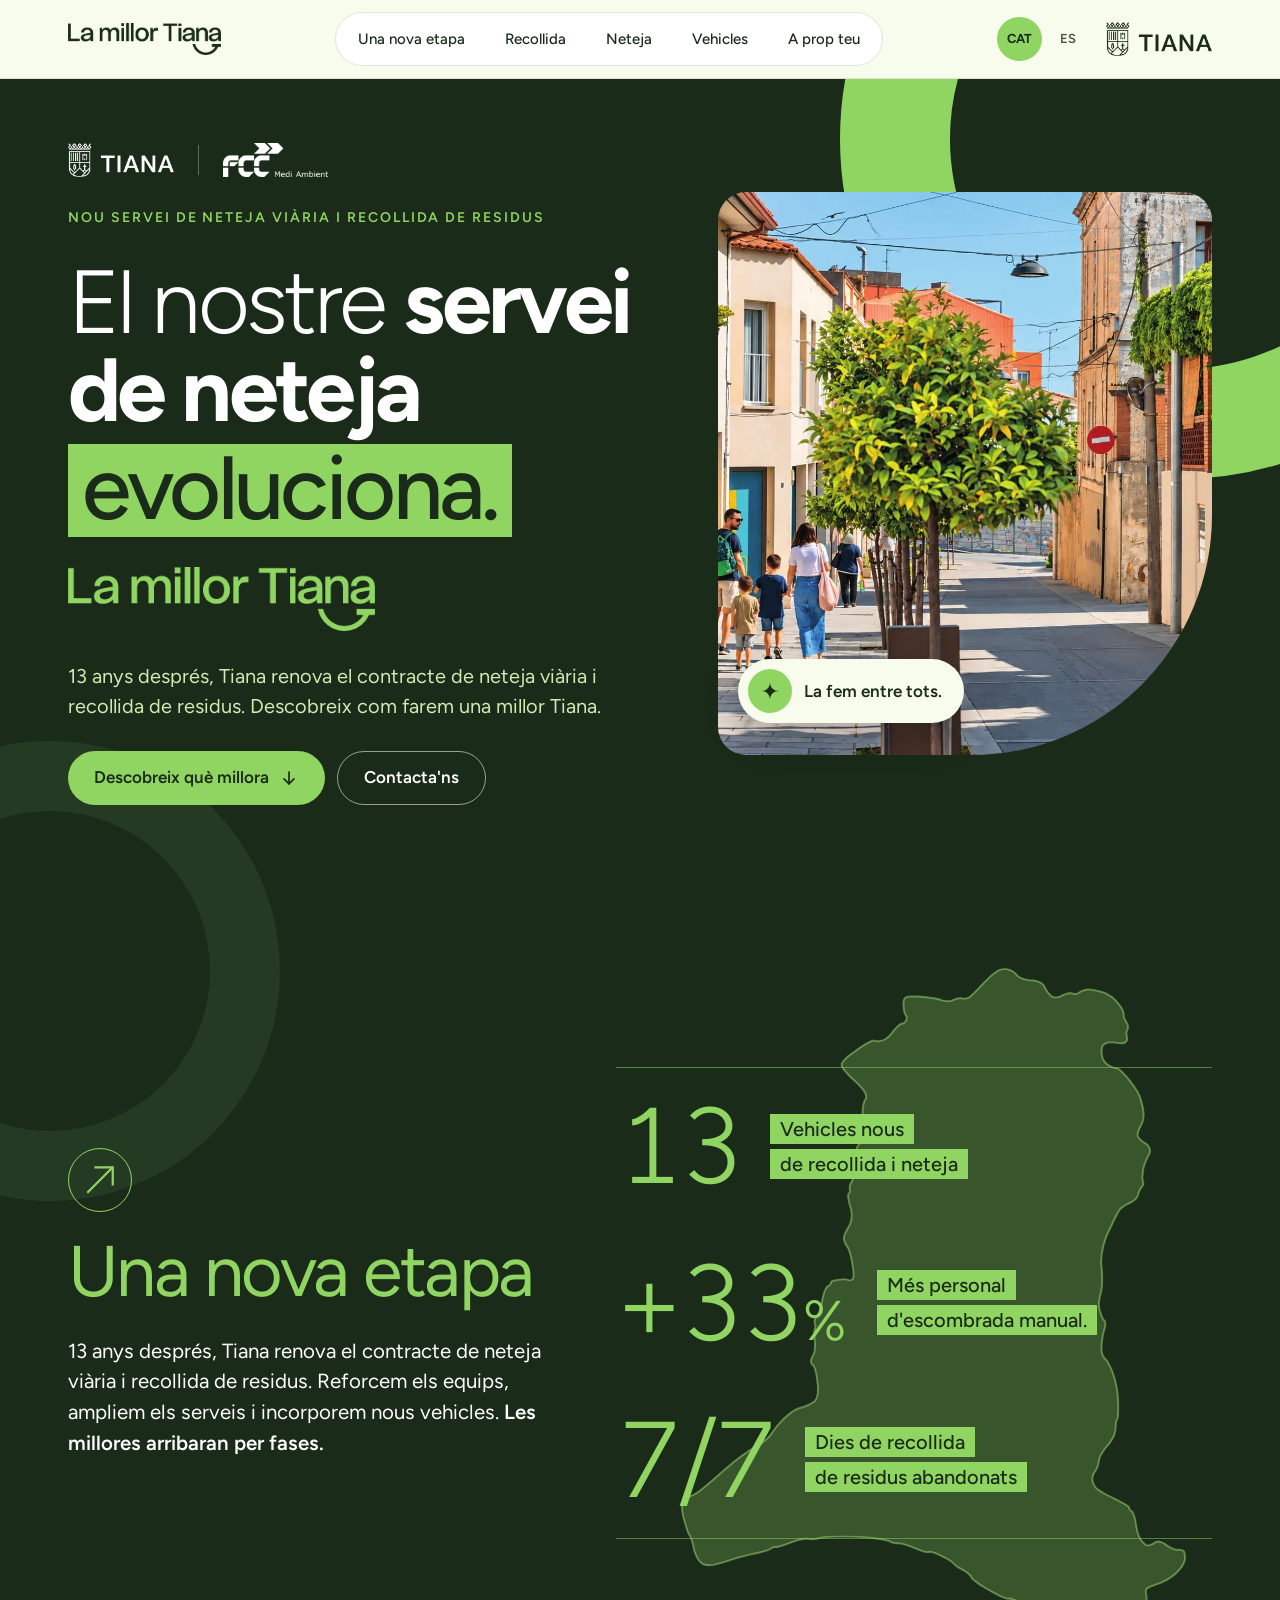
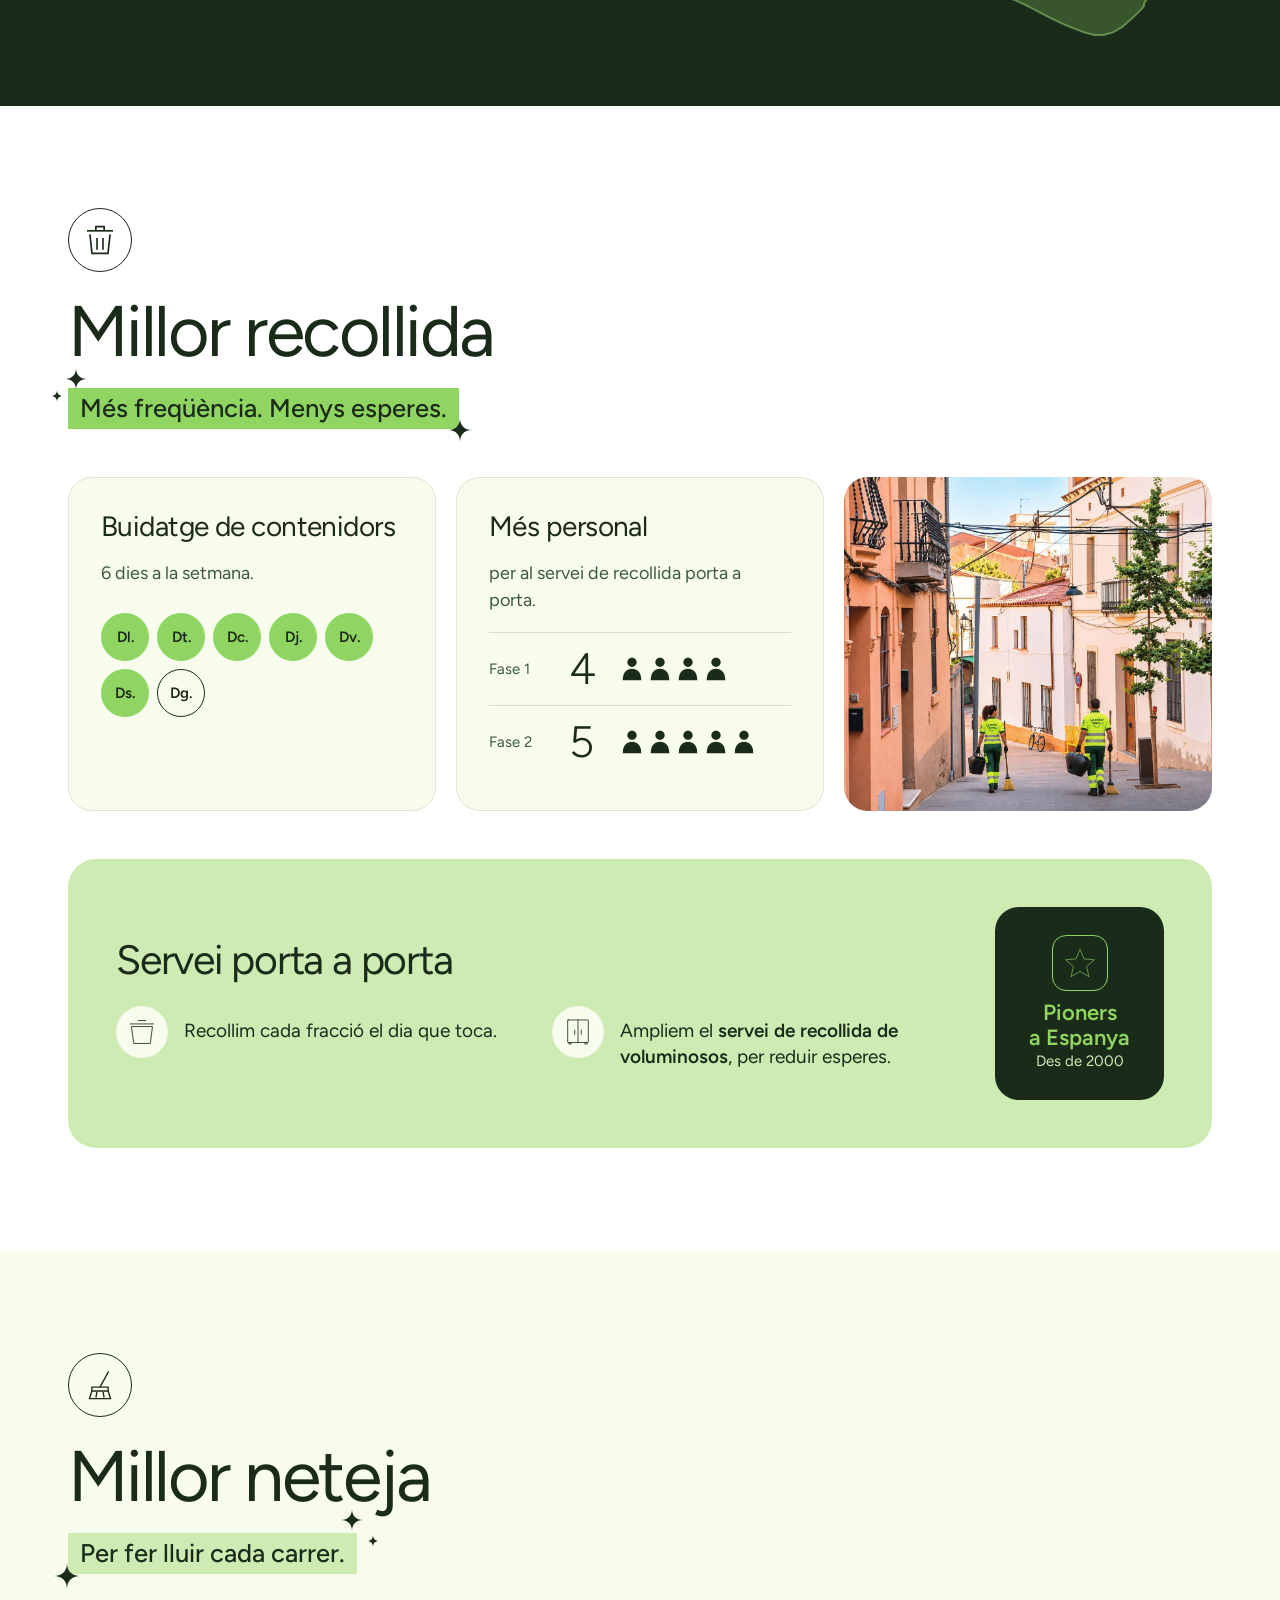
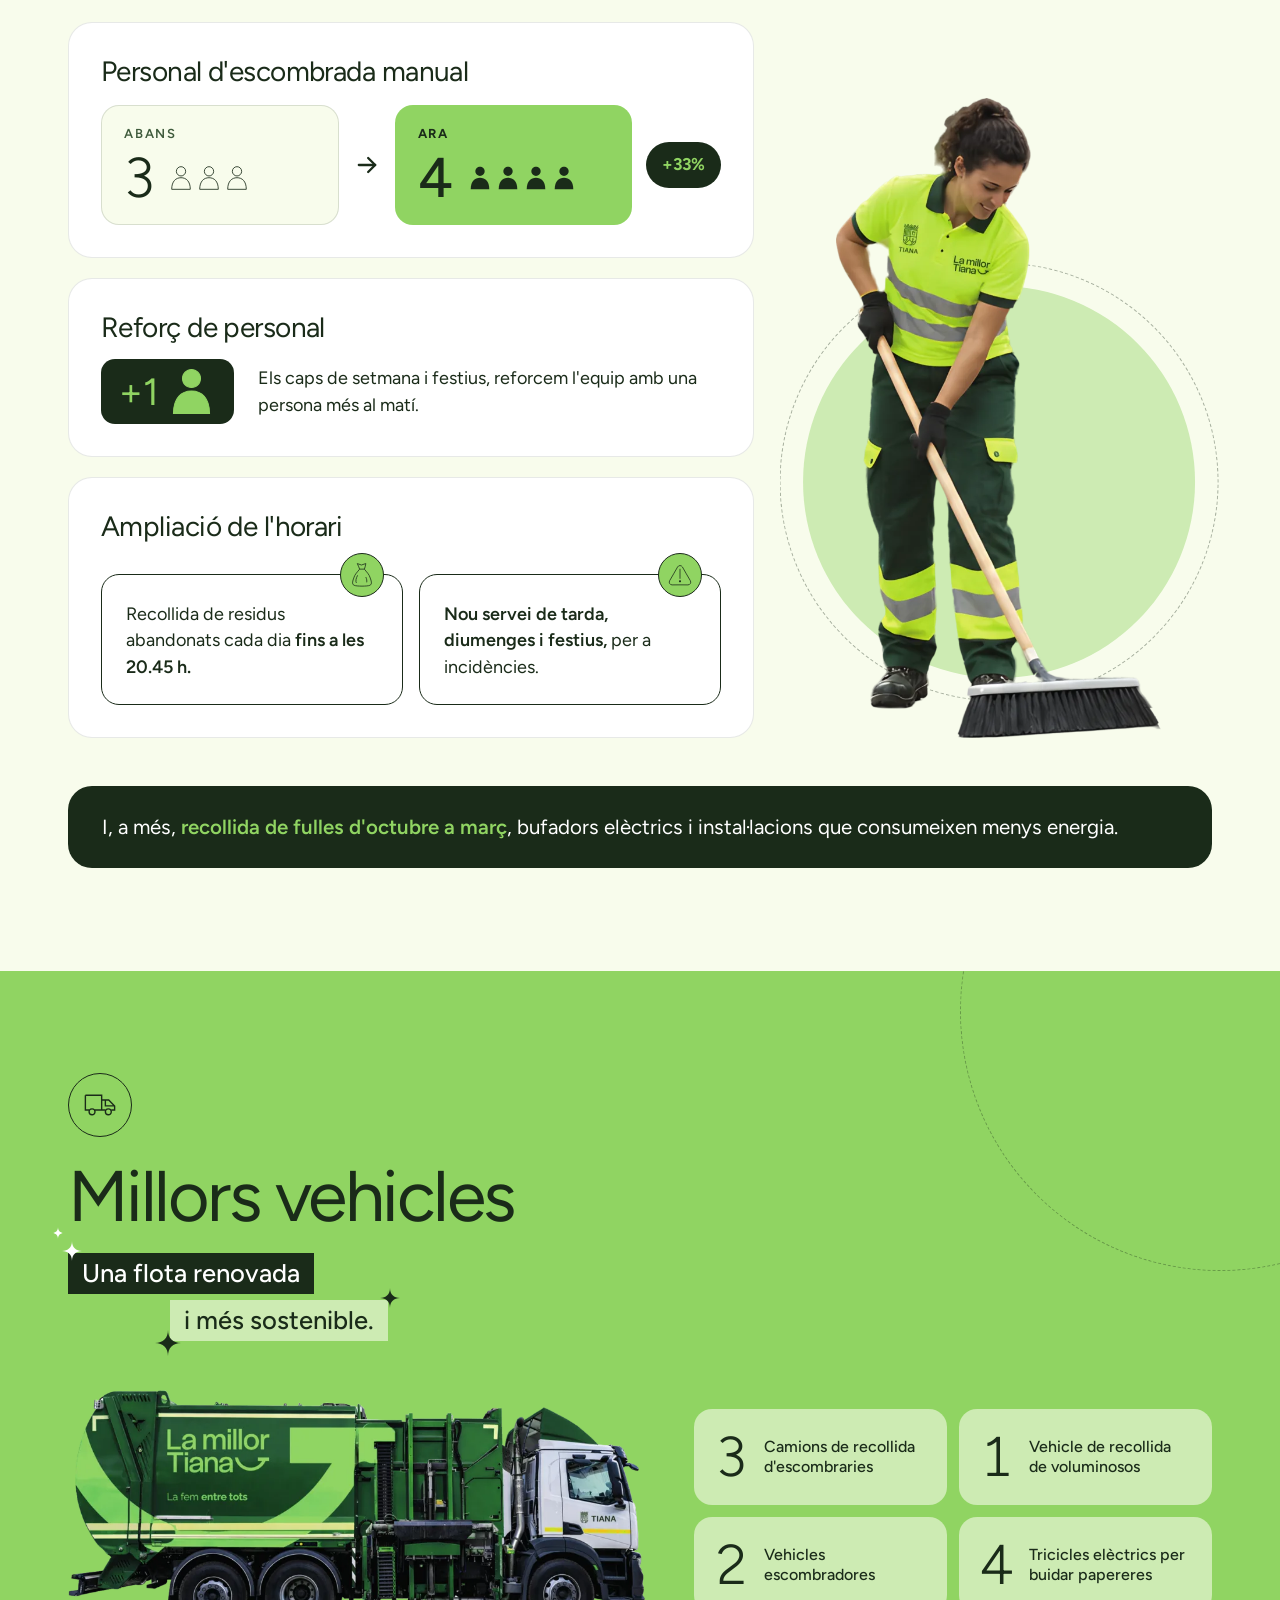
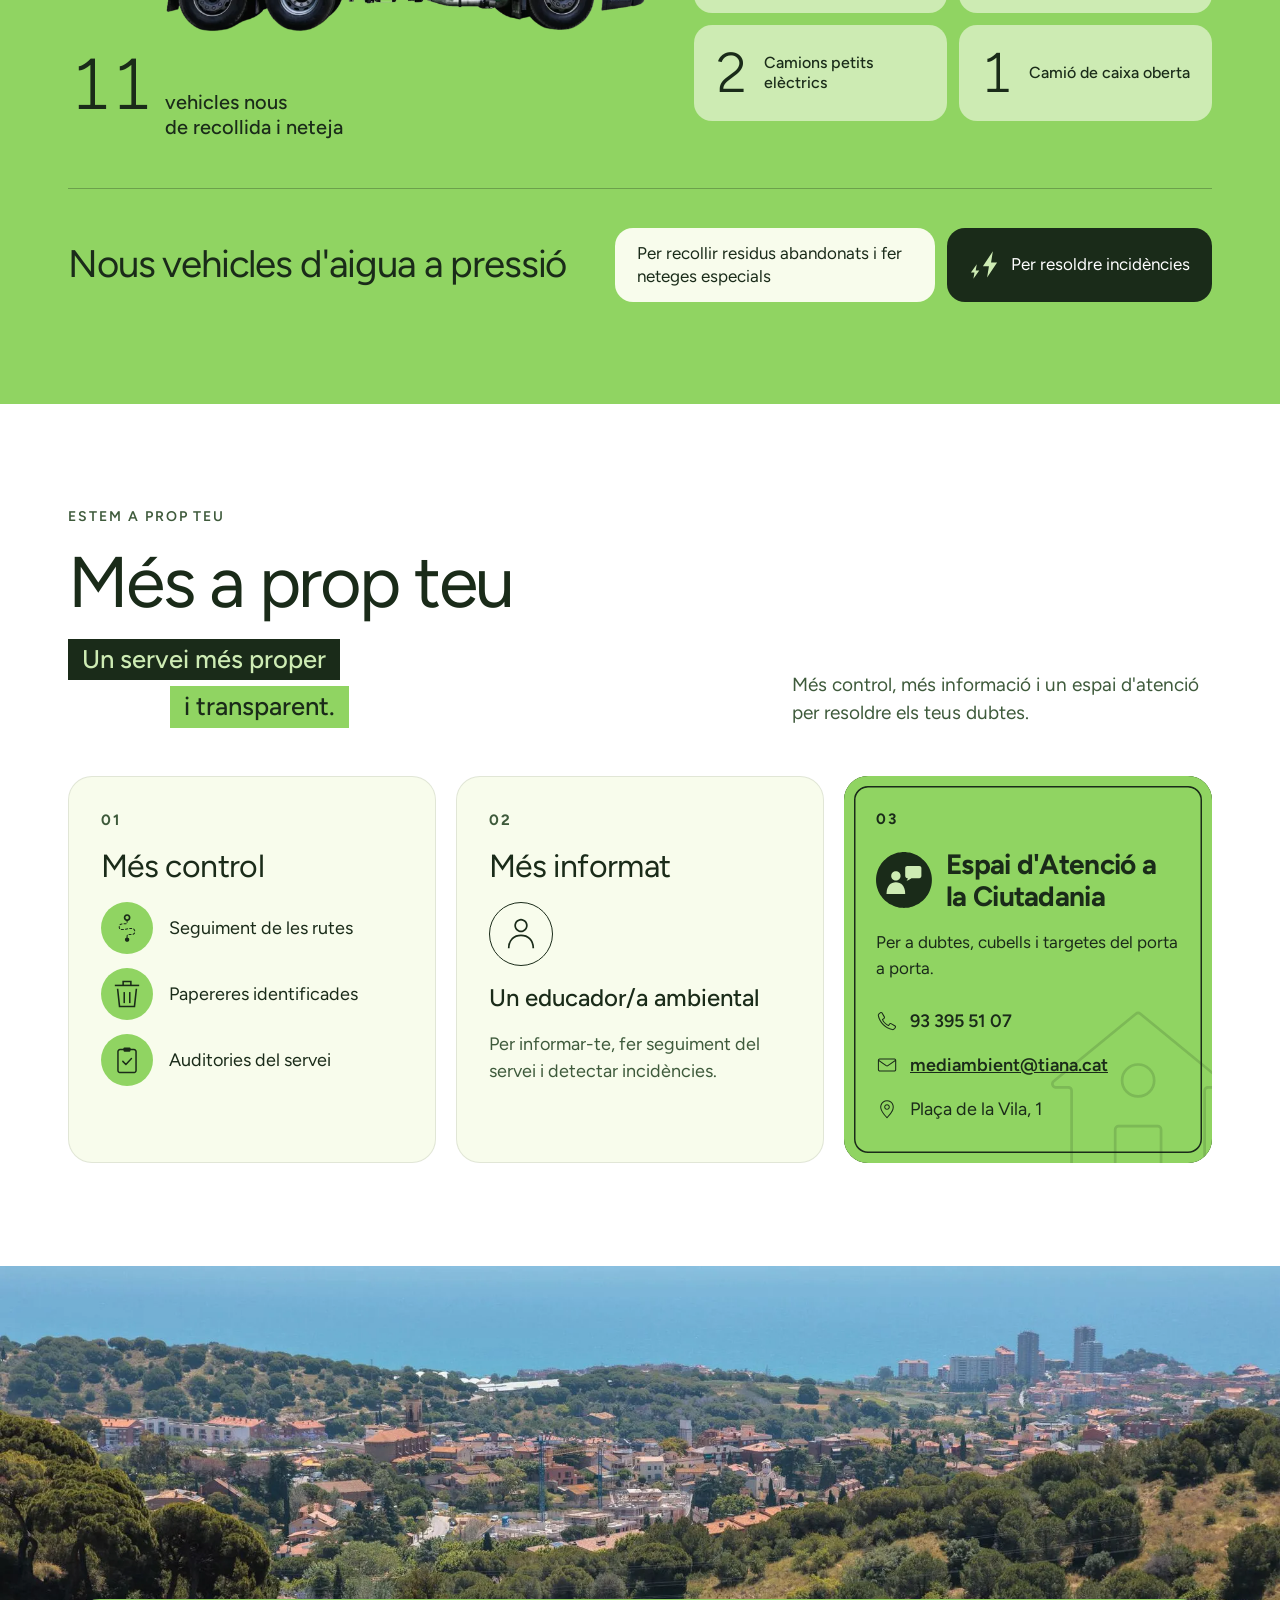
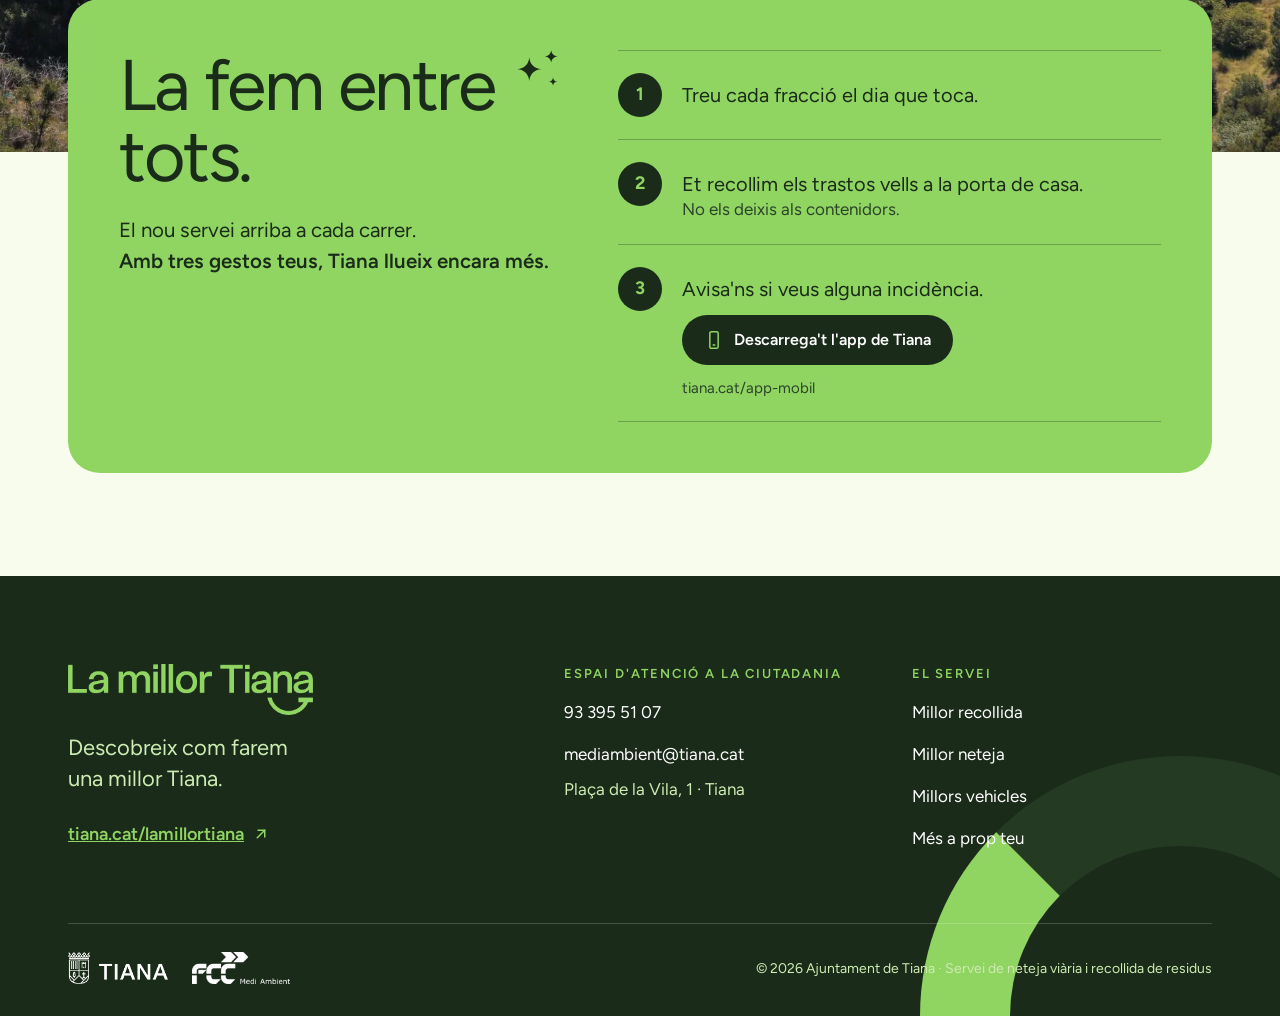
==== commit 02da4e30: "feat: spanish version and brochure-accurate subtitle stars" ====
--- a/index.html
+++ b/index.html
@@ -12,6 +12,8 @@
 <meta property="og:description" content="13 anys després, Tiana renova el contracte de neteja viària i recollida de residus.">
 <meta property="og:image" content="https://tandem-tiana.vercel.app/assets/og.jpg">
 <meta property="og:locale" content="ca_ES">
+<link rel="alternate" hreflang="ca" href="https://tandem-tiana.vercel.app/">
+<link rel="alternate" hreflang="es" href="https://tandem-tiana.vercel.app/es/">
 <link rel="icon" href="assets/favicon.svg" type="image/svg+xml">
 <link rel="preconnect" href="https://fonts.googleapis.com">
 <link rel="preconnect" href="https://fonts.gstatic.com" crossorigin>
@@ -44,8 +46,8 @@
     </nav>
     <div class="hdr__end">
       <div class="lang" role="group" aria-label="Idioma">
-        <a href="#inici" aria-current="true" lang="ca">CAT</a>
-        <span lang="es" title="Properament" aria-disabled="true">ES</span>
+        <a href="./" aria-current="true" lang="ca">CAT</a>
+        <a href="es/" lang="es" hreflang="es">ES</a>
       </div>
       <img class="hdr__escut" src="assets/tiana-fosc.png" alt="Ajuntament de Tiana" width="352" height="113">
       <button class="hdr__burger" type="button" aria-controls="menu" aria-expanded="false" aria-label="Obre el menú">
@@ -155,7 +157,7 @@
           <span class="icon-circle" data-r="pop"><img class="ico" src="assets/icons/ic-recollida.svg" alt="" width="30" height="30"></span>
           <h2 class="h2" id="rec-title" data-r data-d="1">Millor recollida</h2>
         </div>
-        <p class="tag" data-r data-d="2"><span class="hl spark" data-hl>Més freqüència. Menys esperes.</span></p>
+        <p class="tag" data-r data-d="2"><span class="hl spark spark--rec" data-hl>Més freqüència. Menys esperes.</span></p>
       </div>    </div>
     <div class="grid3" data-key="recg">
       <article class="card card--hover" data-r data-d="1">
@@ -233,7 +235,7 @@
           <span class="icon-circle" data-r="pop"><img class="ico" src="assets/icons/ic-neteja.svg" alt="" width="30" height="30"></span>
           <h2 class="h2" id="net-title" data-r data-d="1">Millor neteja</h2>
         </div>
-        <p class="tag" data-r data-d="2"><span class="hl hl--pale spark spark--alt" data-hl>Per fer lluir cada carrer.</span></p>
+        <p class="tag" data-r data-d="2"><span class="hl hl--pale spark spark--net" data-hl>Per fer lluir cada carrer.</span></p>
       </div>    </div>
     <div class="net" data-key="netg">
       <div class="net__cards">
@@ -310,7 +312,7 @@
           <span class="icon-circle" data-r="pop"><img class="ico" src="assets/icons/ic-vehicles.svg" alt="" width="32" height="32"></span>
           <h2 class="h2" id="veh-title" data-r data-d="1">Millors vehicles</h2>
         </div>
-        <p class="stagger"><span class="on-dark spark spark--one" data-r="left" data-d="2">Una flota renovada</span><span class="on-pale spark spark--alt" data-r="left" data-d="4">i més sostenible.</span></p>
+        <p class="stagger"><span class="on-dark spark spark--flota" data-r="left" data-d="2">Una flota renovada</span><span class="on-pale spark spark--sost" data-r="left" data-d="4">i més sostenible.</span></p>
       </div>    </div>
     <div class="veh__grid" data-key="vehg">
       <figure class="veh__fig" data-truckfig>
--- a/styles.css
+++ b/styles.css
@@ -62,6 +62,8 @@
   border-radius: 999px; font-size: 13px; font-weight: 700; text-decoration: none;
 }
 .lang a { background: var(--lime); }
+.lang a:not([aria-current]) { background: none; color: var(--muted); font-weight: 600; }
+.lang a:not([aria-current]):hover { background: #fff; color: var(--dark); }
 .lang span { color: var(--muted); font-weight: 600; cursor: default; }
 .hdr__escut { height: 34px; width: auto; }
 .hdr__burger {
@@ -174,7 +176,7 @@
 .ring { position: absolute; border-radius: 50%; pointer-events: none; }
 
 /* ---------- Hero ---------- */
-.hero { position: relative; overflow: clip; background: var(--dark); color: #fff; }
+.hero { position: relative; clip-path: inset(0 0 -420px 0); background: var(--dark); color: #fff; }
 .hero__ring-a { right: -240px; top: -280px; width: 680px; height: 680px; border: 110px solid var(--lime); }
 .hero__ring-b { left: -180px; bottom: -300px; width: 460px; height: 460px; border: 70px solid var(--dark-2); }
 .hero__in { position: relative; display: flex; flex-wrap: wrap; align-items: center; gap: 56px; padding-top: 64px; padding-bottom: 96px; }
@@ -209,8 +211,8 @@
 }
 
 /* ---------- Una nova etapa ---------- */
-.etapa { overflow: clip; background: var(--dark); color: #fff; border-top: 1px solid rgba(255, 255, 255, .08); }
-.etapa__in { display: flex; flex-wrap: wrap; align-items: center; gap: 40px 72px; }
+.etapa { overflow: clip; background: var(--dark); color: #fff; }
+.etapa__in { position: relative; z-index: 1; display: flex; flex-wrap: wrap; align-items: center; gap: 40px 72px; }
 .etapa__intro { flex: 1 1 420px; min-width: 0; display: flex; flex-direction: column; gap: 28px; }
 .etapa .h2 { color: var(--lime); }
 .icon-circle--lime { border-color: var(--lime); color: var(--lime); }
@@ -231,17 +233,17 @@
 }
 
 /* ---------- Estrelles dels subtítols (com al fullet) ---------- */
-.spark { position: relative; }
-.spark::before, .spark::after {
-  content: ""; position: absolute; width: 20px; height: 20px; pointer-events: none;
-  background: url("data:image/svg+xml,%3Csvg xmlns='http://www.w3.org/2000/svg' viewBox='0 0 24 24'%3E%3Cpath fill='%231A2B19' d='M12 0C12 7.43 16.57 12 24 12C16.57 12 12 16.57 12 24C12 16.57 7.43 12 0 12C7.43 12 12 7.43 12 0Z'/%3E%3C/svg%3E") no-repeat center / contain;
-  animation: tw 3.2s ease-in-out infinite;
-}
-.spark::before { left: -11px; top: -12px; }
-.spark::after { right: -9px; bottom: -10px; width: 15px; height: 15px; animation-delay: 1.4s; }
-.spark--alt::before { left: auto; right: -11px; }
-.spark--alt::after { right: auto; left: -9px; }
-.spark--one::after { display: none; }
+.spark{position:relative}
+.spark::before,.spark::after{content:"";position:absolute;pointer-events:none;background-repeat:no-repeat;animation:tw 3.2s ease-in-out infinite}
+.spark::after{animation-delay:1.4s}
+.spark--rec::before{left:-17px;top:-20px;width:38px;height:36px;background-image:url("data:image/svg+xml,%3Csvg xmlns='http://www.w3.org/2000/svg' viewBox='0 0 24 24'%3E%3Cpath fill='%231A2B19' d='M12 0C12 7.43 16.57 12 24 12C16.57 12 12 16.57 12 24C12 16.57 7.43 12 0 12C7.43 12 12 7.43 12 0Z'/%3E%3C/svg%3E"),url("data:image/svg+xml,%3Csvg xmlns='http://www.w3.org/2000/svg' viewBox='0 0 24 24'%3E%3Cpath fill='%231A2B19' d='M12 0C12 7.43 16.57 12 24 12C16.57 12 12 16.57 12 24C12 16.57 7.43 12 0 12C7.43 12 12 7.43 12 0Z'/%3E%3C/svg%3E");background-size:22px 22px,12px 12px;background-position:14px 0,0 22px}
+.spark--rec::after{right:-13px;bottom:-13px;width:24px;height:24px;background-image:url("data:image/svg+xml,%3Csvg xmlns='http://www.w3.org/2000/svg' viewBox='0 0 24 24'%3E%3Cpath fill='%231A2B19' d='M12 0C12 7.43 16.57 12 24 12C16.57 12 12 16.57 12 24C12 16.57 7.43 12 0 12C7.43 12 12 7.43 12 0Z'/%3E%3C/svg%3E");background-size:24px 24px}
+.spark--net::before{right:-22px;top:-24px;width:40px;height:44px;background-image:url("data:image/svg+xml,%3Csvg xmlns='http://www.w3.org/2000/svg' viewBox='0 0 24 24'%3E%3Cpath fill='%231A2B19' d='M12 0C12 7.43 16.57 12 24 12C16.57 12 12 16.57 12 24C12 16.57 7.43 12 0 12C7.43 12 12 7.43 12 0Z'/%3E%3C/svg%3E"),url("data:image/svg+xml,%3Csvg xmlns='http://www.w3.org/2000/svg' viewBox='0 0 24 24'%3E%3Cpath fill='%231A2B19' d='M12 0C12 7.43 16.57 12 24 12C16.57 12 12 16.57 12 24C12 16.57 7.43 12 0 12C7.43 12 12 7.43 12 0Z'/%3E%3C/svg%3E");background-size:22px 22px,12px 12px;background-position:2px 0,28px 26px}
+.spark--net::after{left:-14px;bottom:-15px;width:26px;height:26px;background-image:url("data:image/svg+xml,%3Csvg xmlns='http://www.w3.org/2000/svg' viewBox='0 0 24 24'%3E%3Cpath fill='%231A2B19' d='M12 0C12 7.43 16.57 12 24 12C16.57 12 12 16.57 12 24C12 16.57 7.43 12 0 12C7.43 12 12 7.43 12 0Z'/%3E%3C/svg%3E");background-size:26px 26px}
+.spark--flota::before{left:-16px;top:-26px;width:34px;height:36px;background-image:url("data:image/svg+xml,%3Csvg xmlns='http://www.w3.org/2000/svg' viewBox='0 0 24 24'%3E%3Cpath fill='%23FFFFFF' d='M12 0C12 7.43 16.57 12 24 12C16.57 12 12 16.57 12 24C12 16.57 7.43 12 0 12C7.43 12 12 7.43 12 0Z'/%3E%3C/svg%3E"),url("data:image/svg+xml,%3Csvg xmlns='http://www.w3.org/2000/svg' viewBox='0 0 24 24'%3E%3Cpath fill='%23FFFFFF' d='M12 0C12 7.43 16.57 12 24 12C16.57 12 12 16.57 12 24C12 16.57 7.43 12 0 12C7.43 12 12 7.43 12 0Z'/%3E%3C/svg%3E");background-size:12px 12px,20px 20px;background-position:0 0,10px 14px}
+.spark--flota::after{display:none}
+.spark--sost::before{right:-12px;top:-12px;width:20px;height:20px;background-image:url("data:image/svg+xml,%3Csvg xmlns='http://www.w3.org/2000/svg' viewBox='0 0 24 24'%3E%3Cpath fill='%231A2B19' d='M12 0C12 7.43 16.57 12 24 12C16.57 12 12 16.57 12 24C12 16.57 7.43 12 0 12C7.43 12 12 7.43 12 0Z'/%3E%3C/svg%3E");background-size:20px 20px}
+.spark--sost::after{left:-15px;bottom:-15px;width:26px;height:26px;background-image:url("data:image/svg+xml,%3Csvg xmlns='http://www.w3.org/2000/svg' viewBox='0 0 24 24'%3E%3Cpath fill='%231A2B19' d='M12 0C12 7.43 16.57 12 24 12C16.57 12 12 16.57 12 24C12 16.57 7.43 12 0 12C7.43 12 12 7.43 12 0Z'/%3E%3C/svg%3E");background-size:26px 26px}
 .anim [data-key] .spark::before, .anim [data-key] .spark::after { scale: 0; transition: scale .7s var(--ease) 1s; }
 .anim [data-key].in .spark::before, .anim [data-key].in .spark::after { scale: 1; }
 
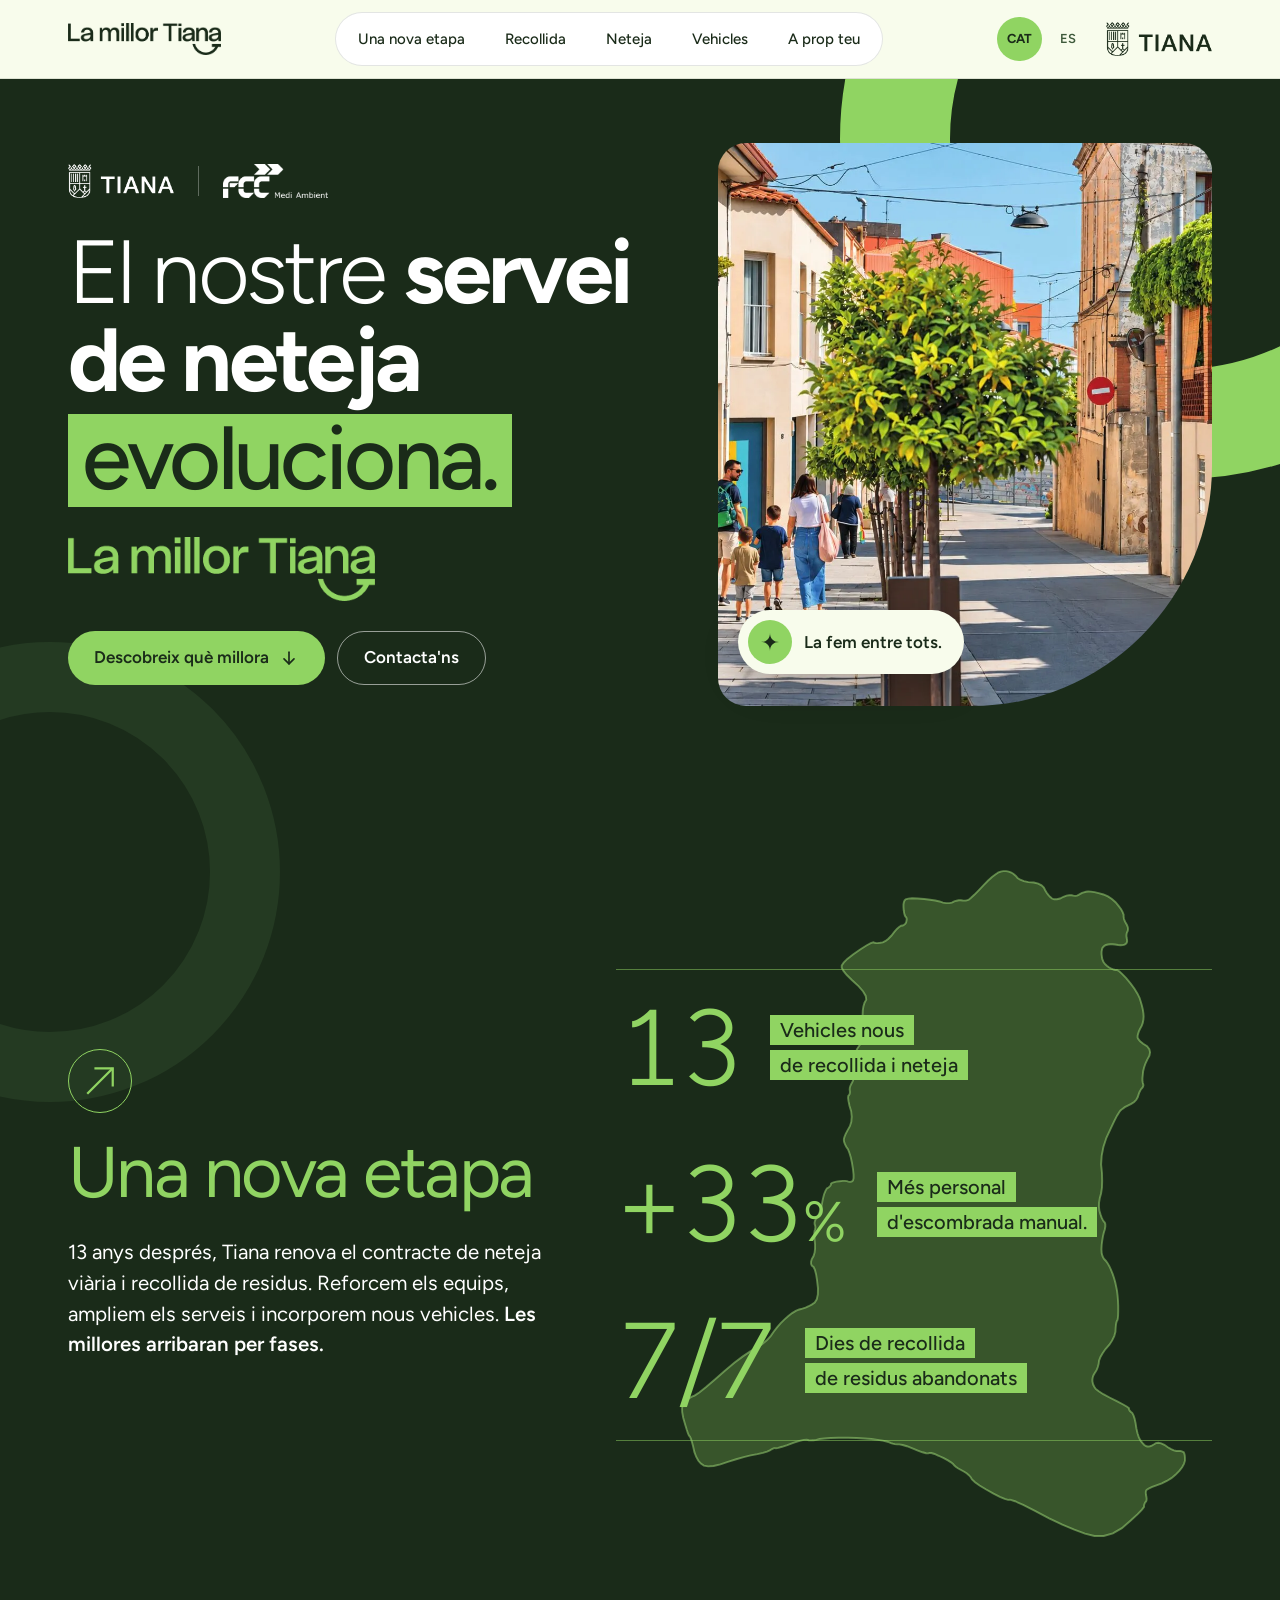
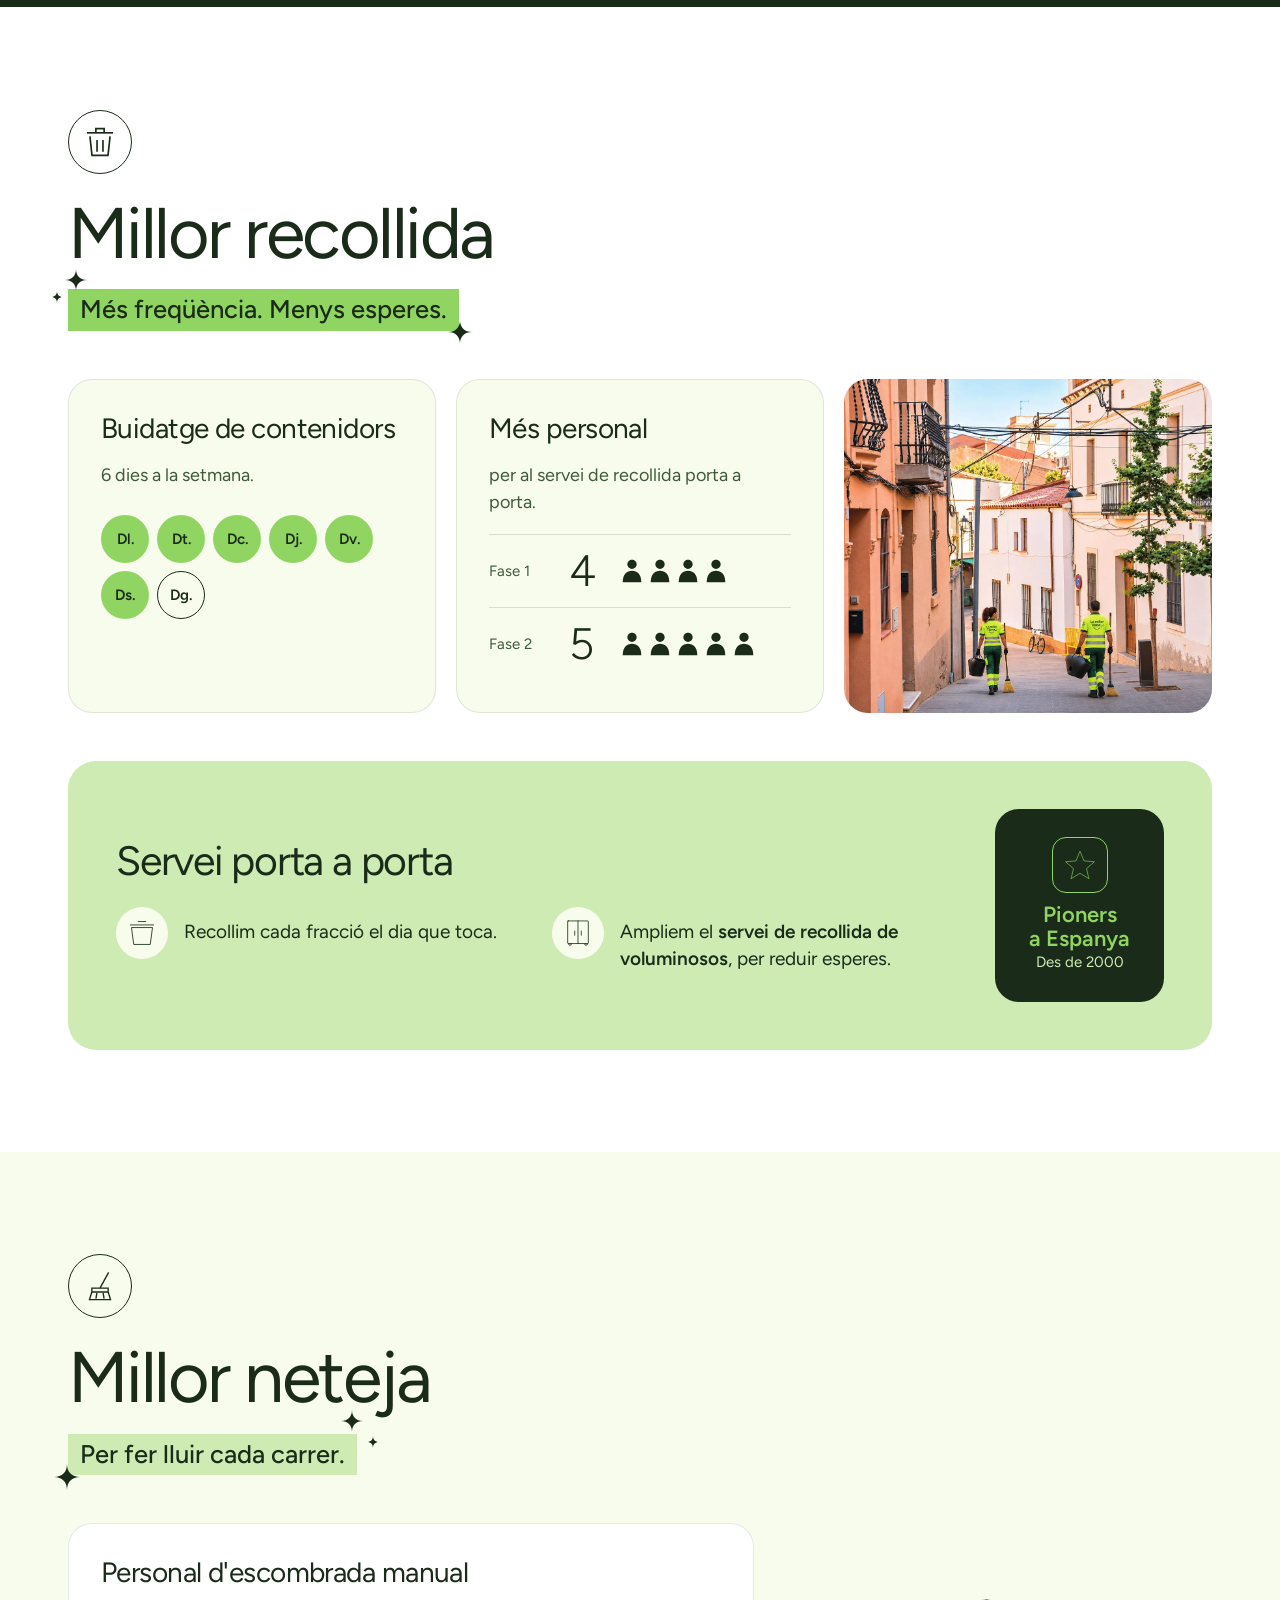
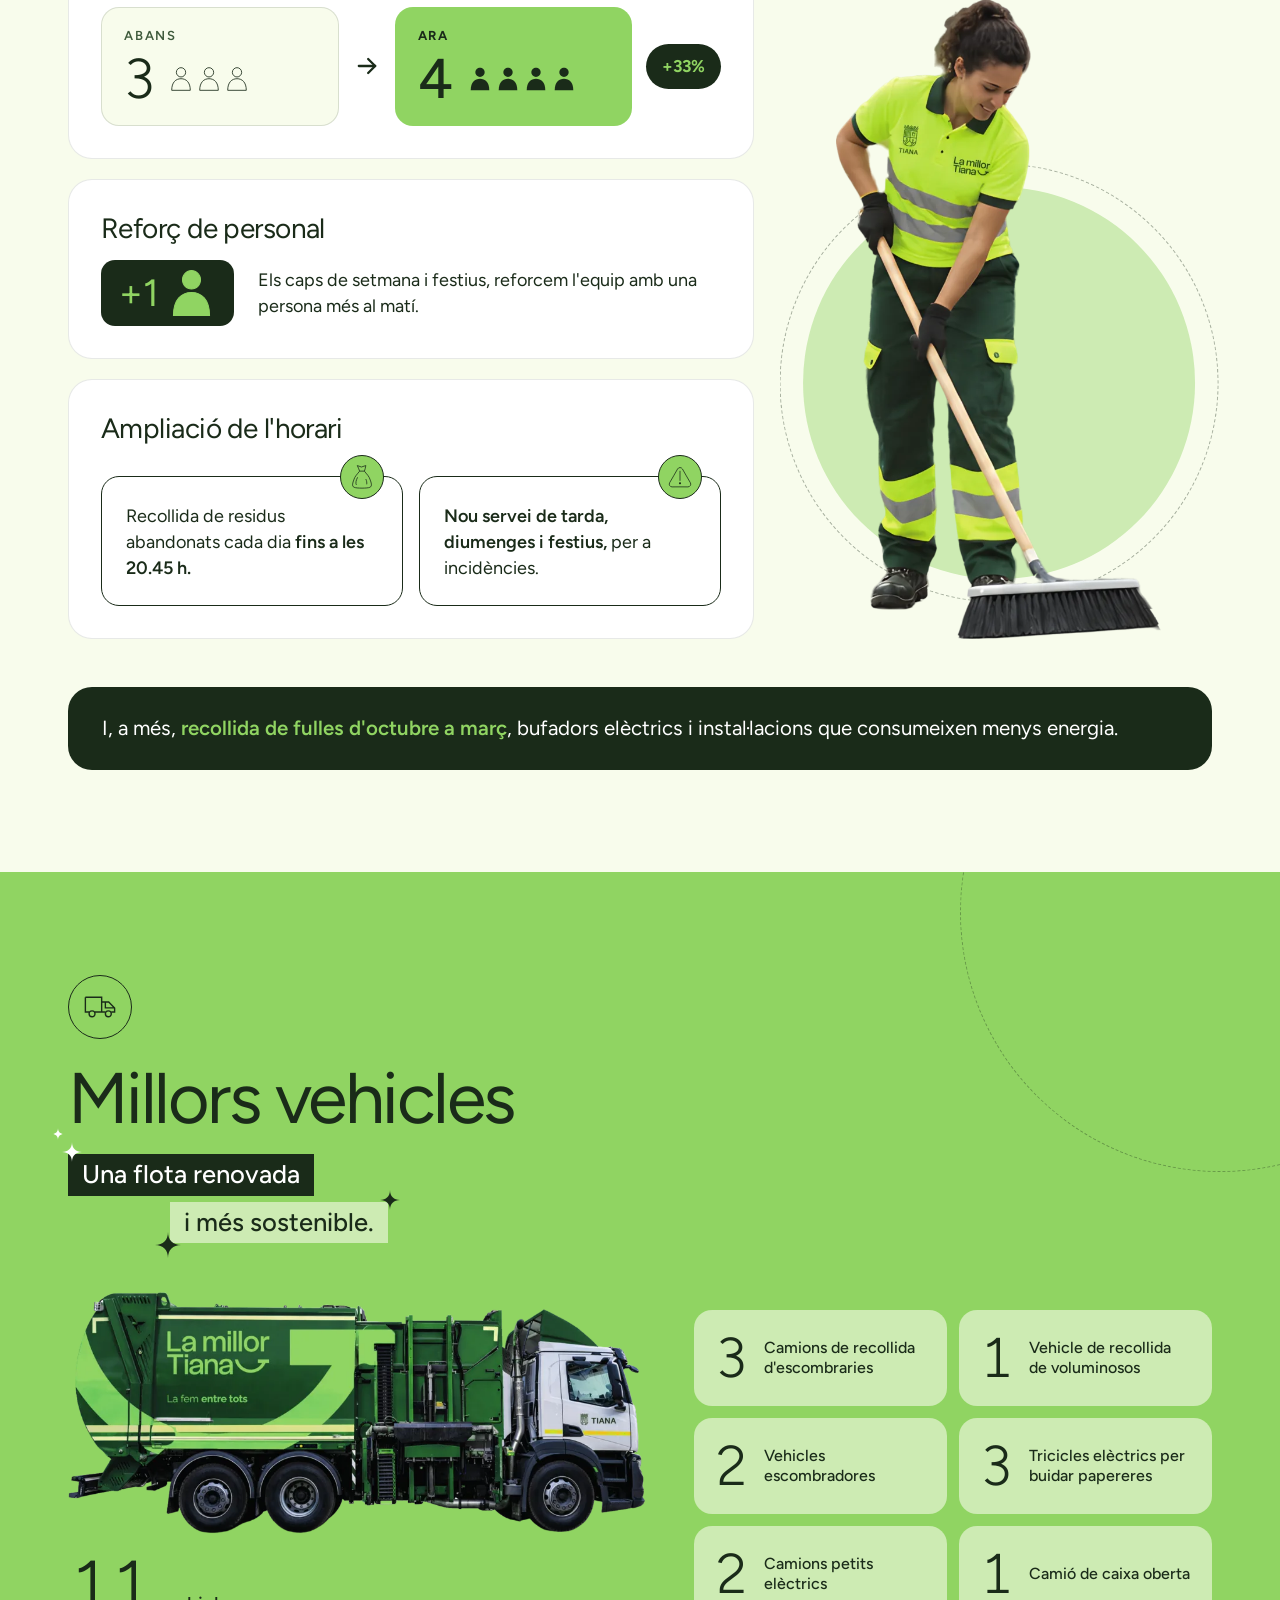
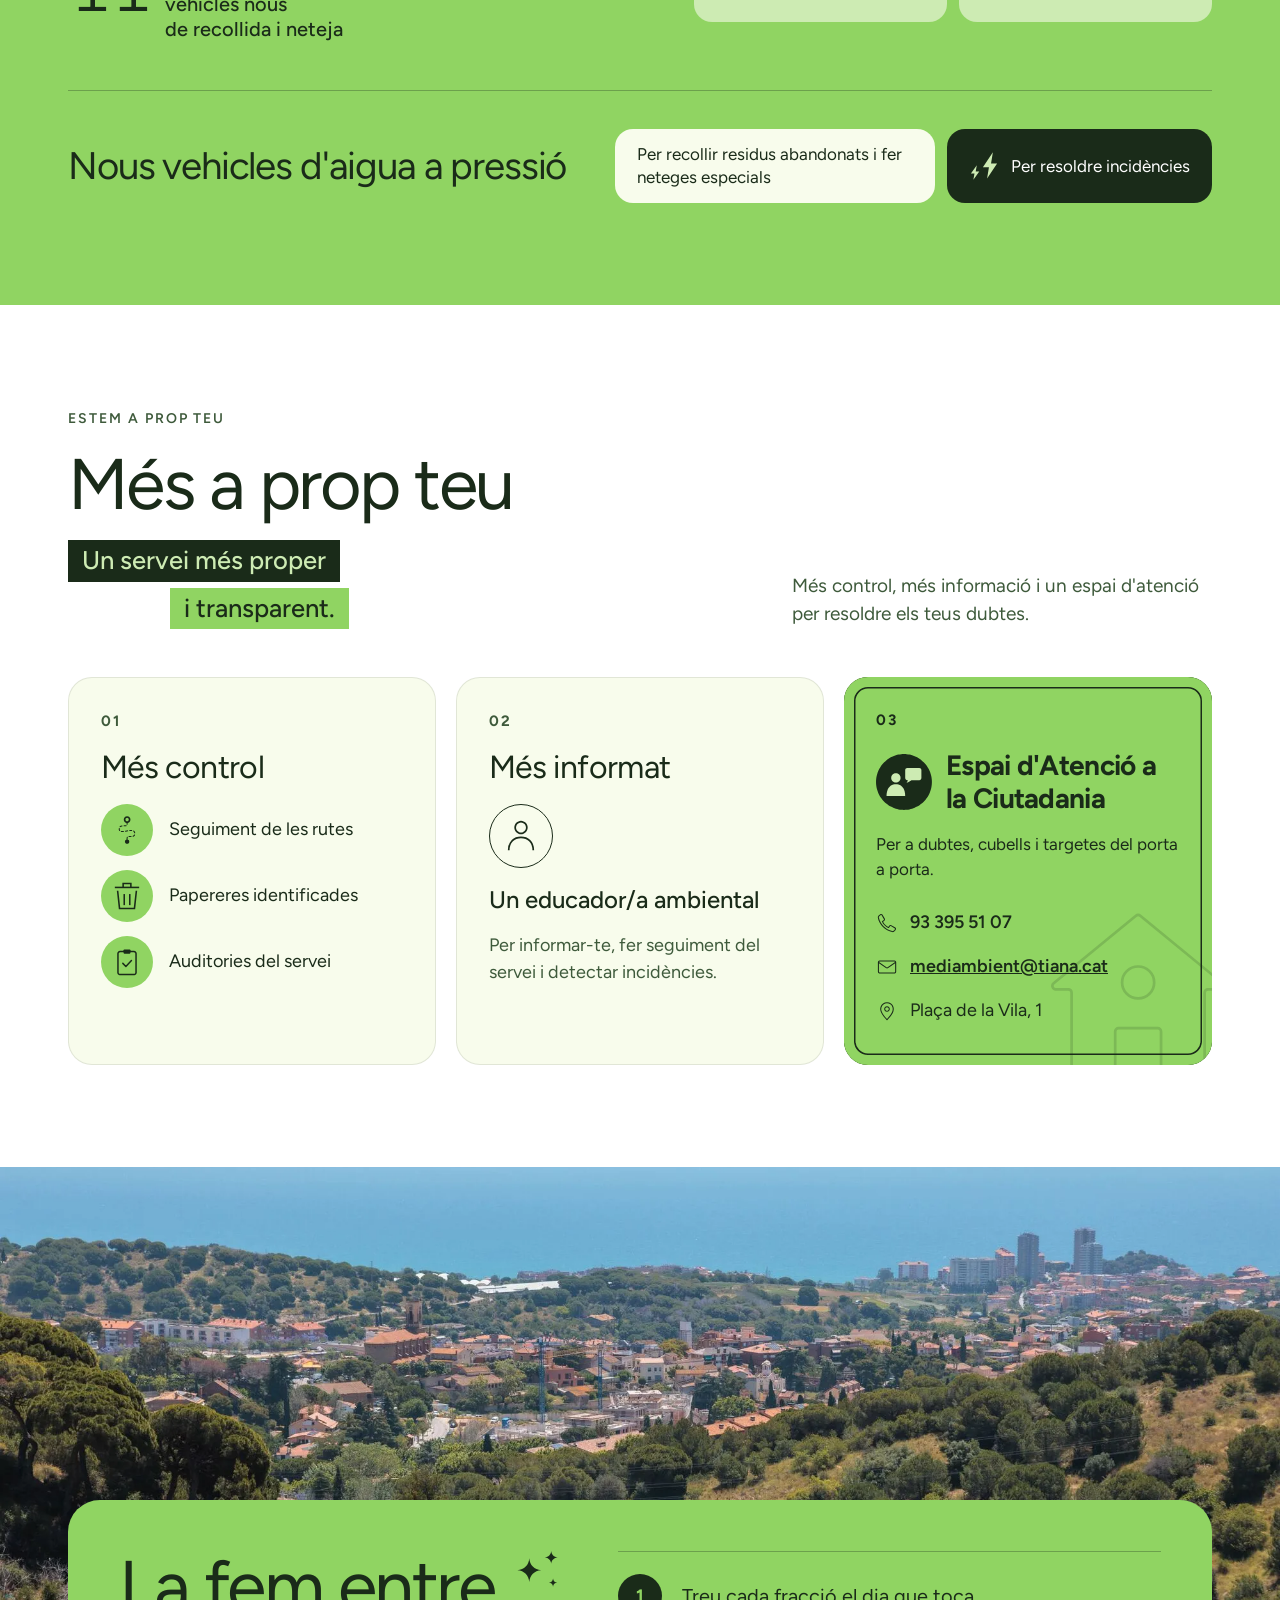
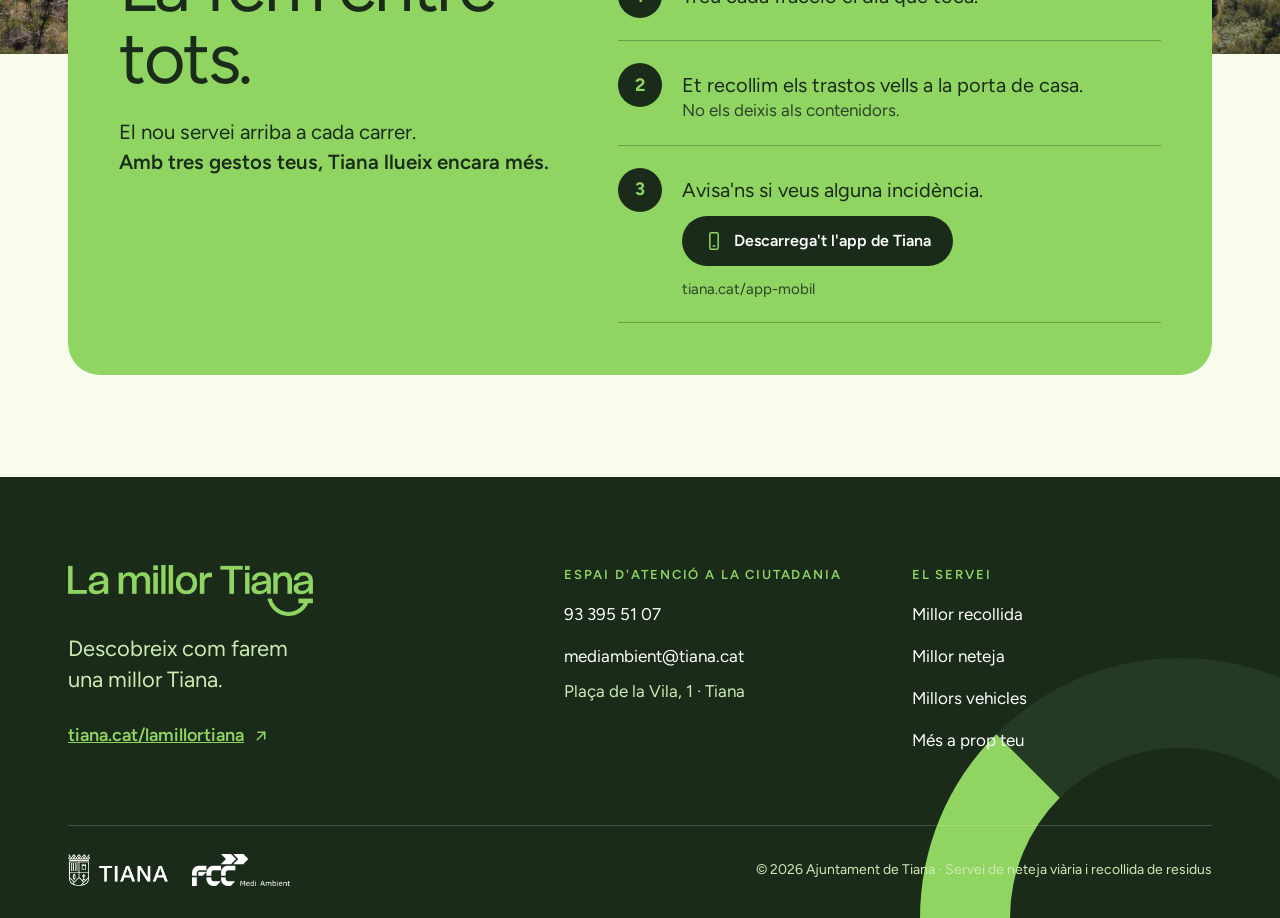
==== commit 3f163658: "content: remove hero eyebrow and lead text" ====
--- a/index.html
+++ b/index.html
@@ -99,10 +99,8 @@
         <span class="sep" aria-hidden="true"></span>
         <img src="assets/fcc-blanc.webp" alt="FCC Medi Ambient" width="600" height="195">
       </div>
-      <p class="eyebrow" data-r data-d="2">Nou servei de neteja viària i recollida de residus</p>
       <h1 id="hero-title" data-r data-d="3">El nostre <b>servei de neteja</b> <span class="hl" data-hl>evoluciona.</span></h1>
       <img class="hero__wm" src="assets/wordmark-verd.png" alt="La millor Tiana" width="786" height="164" data-r data-d="4">
-      <p class="hero__lead" data-r data-d="5">13 anys després, Tiana renova el contracte de neteja viària i recollida de residus. Descobreix com farem una millor Tiana.</p>
       <div class="btns" data-r data-d="6">
         <a class="btn btn--lime" href="#etapa">Descobreix què millora <svg width="20" height="20" viewBox="0 0 24 24" fill="none" stroke="currentColor" stroke-width="2" stroke-linecap="round" stroke-linejoin="round" aria-hidden="true" focusable="false"><path d="M12 5v14"/><path d="M6 13l6 6 6-6"/></svg></a>
         <a class="btn btn--ghost" href="#contacte">Contacta'ns</a>
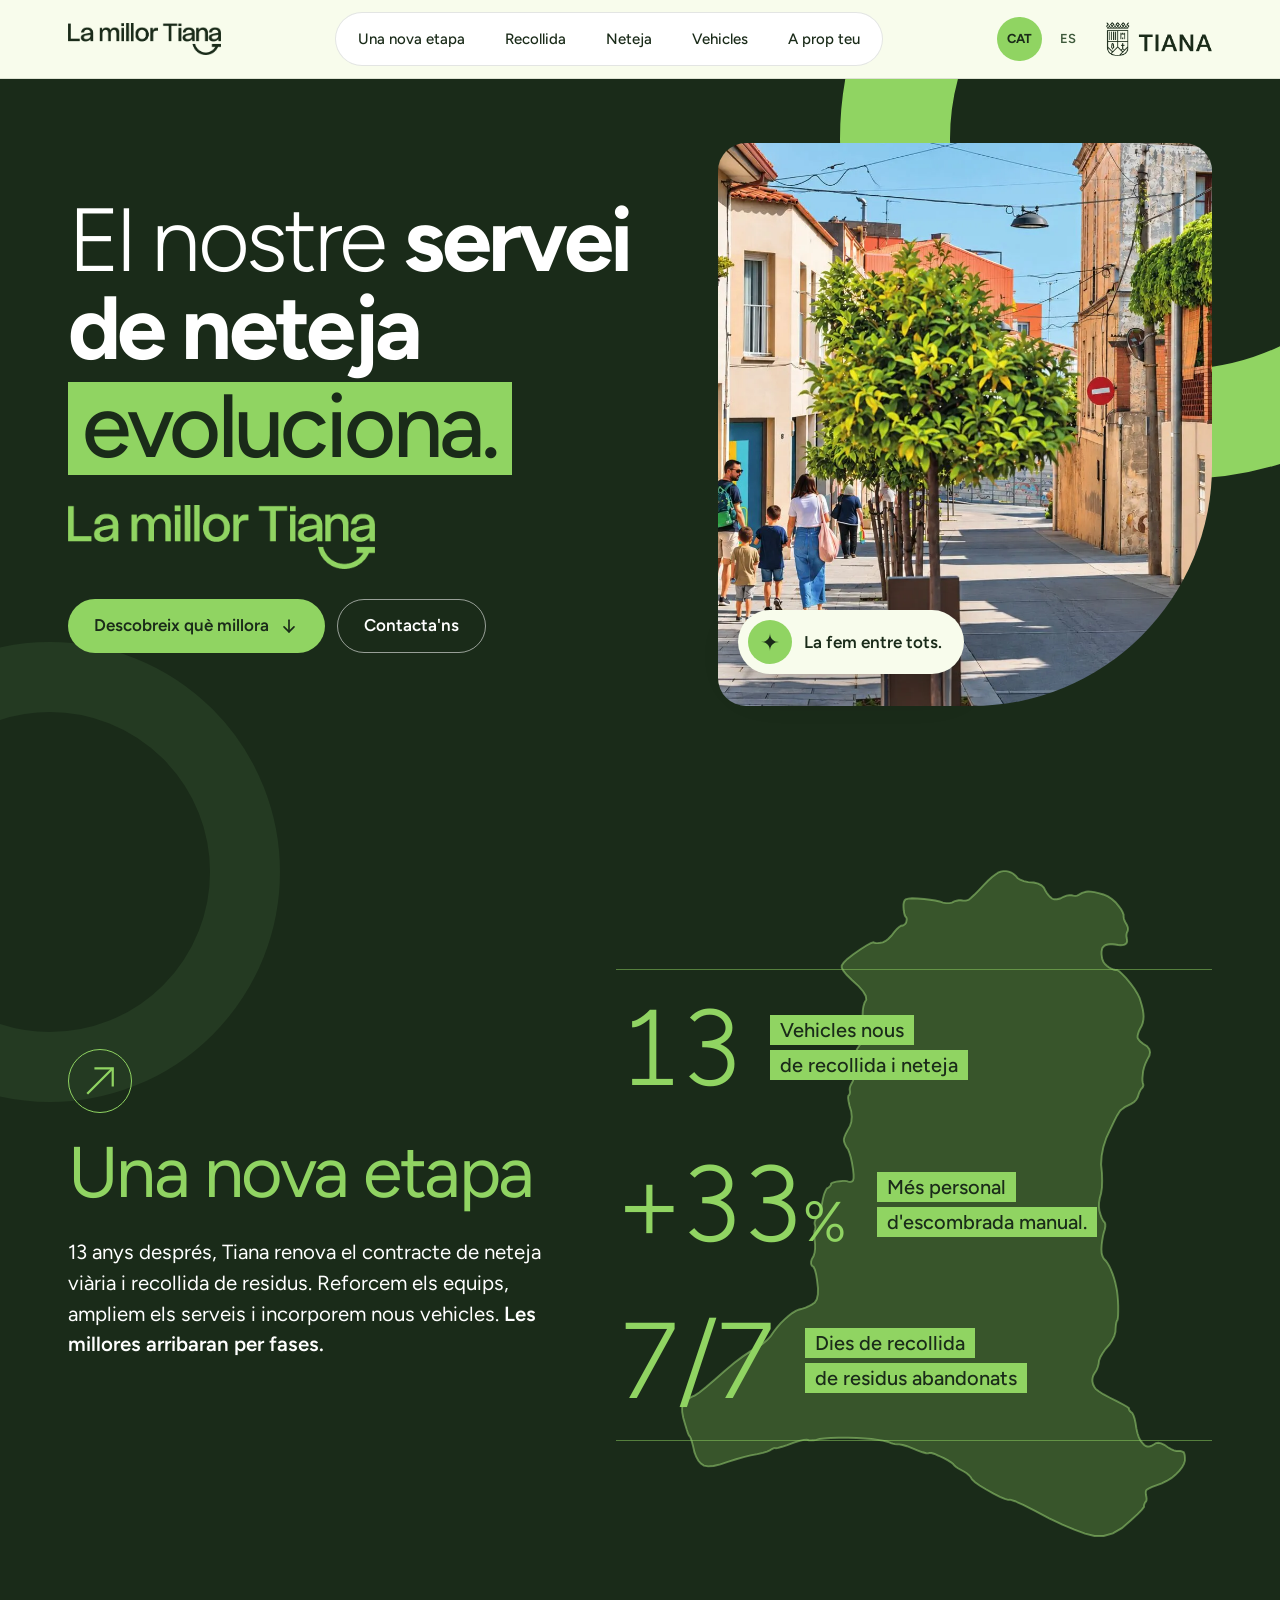
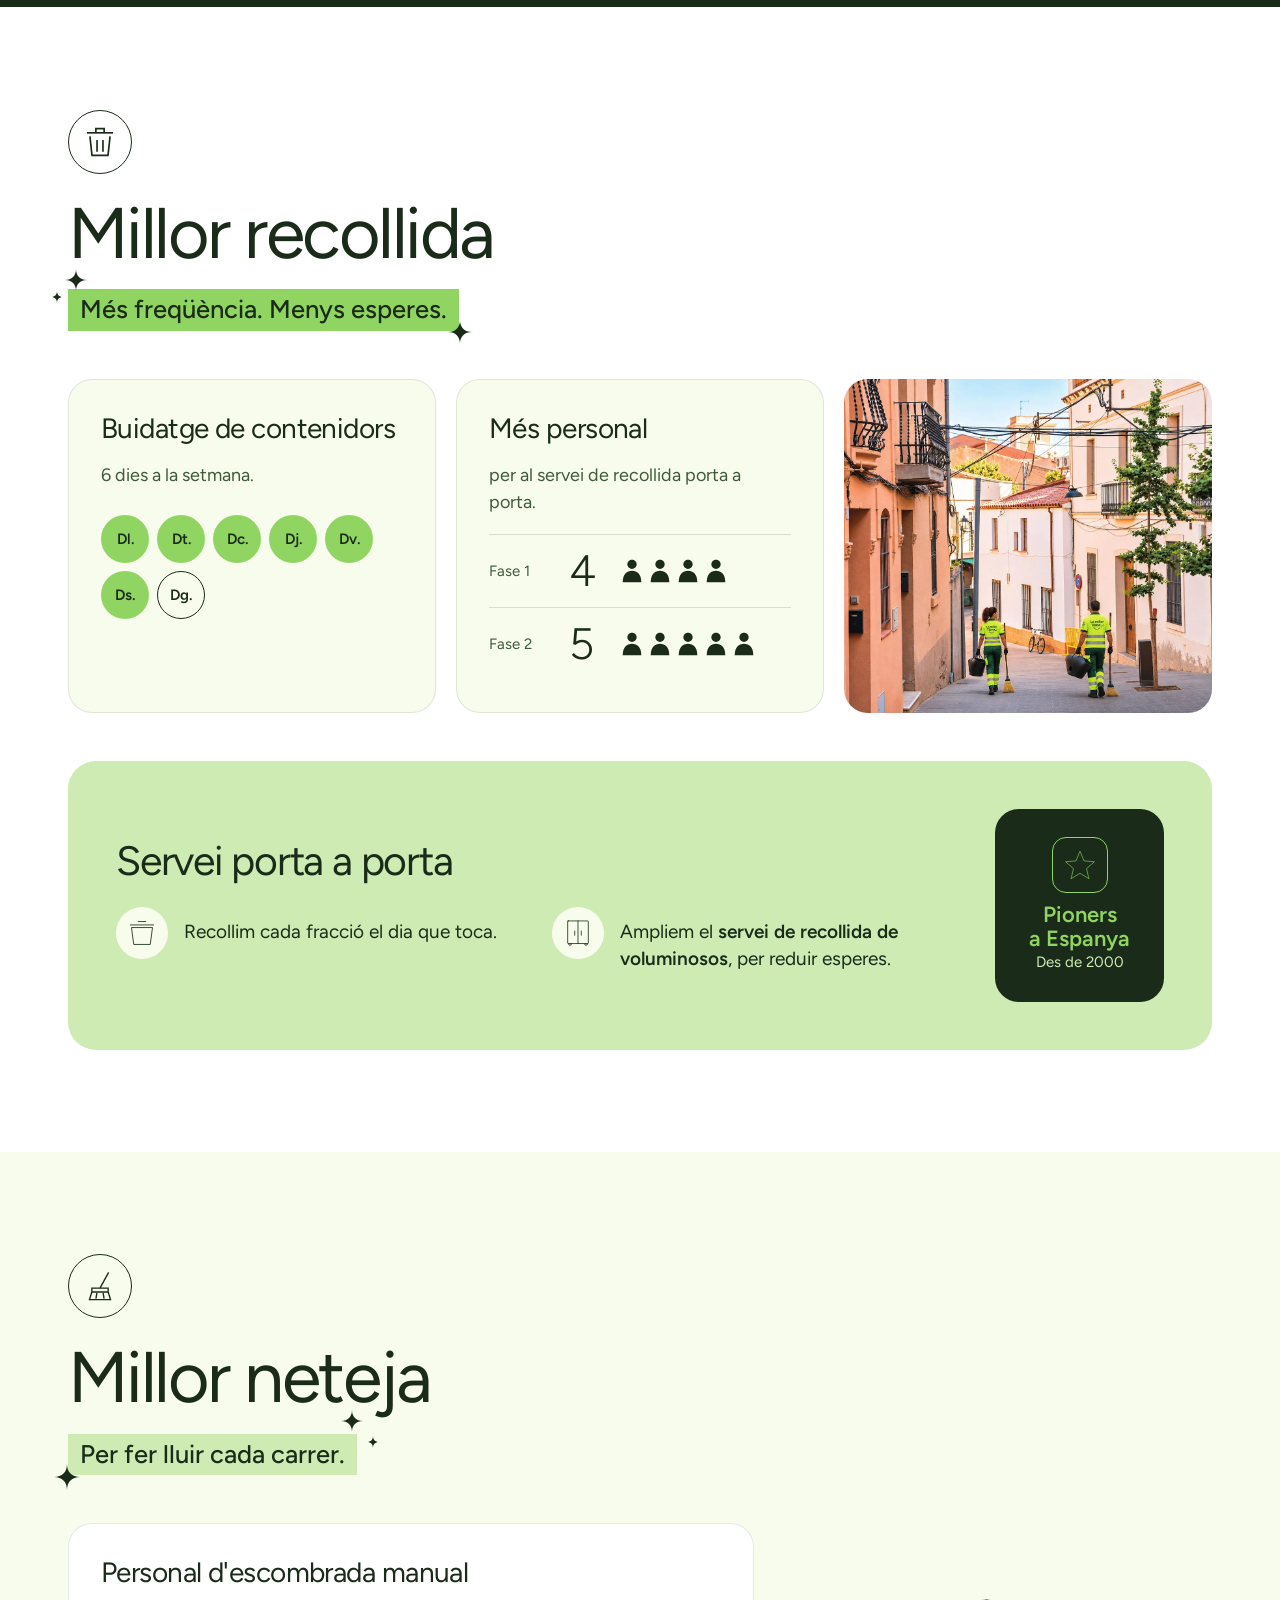
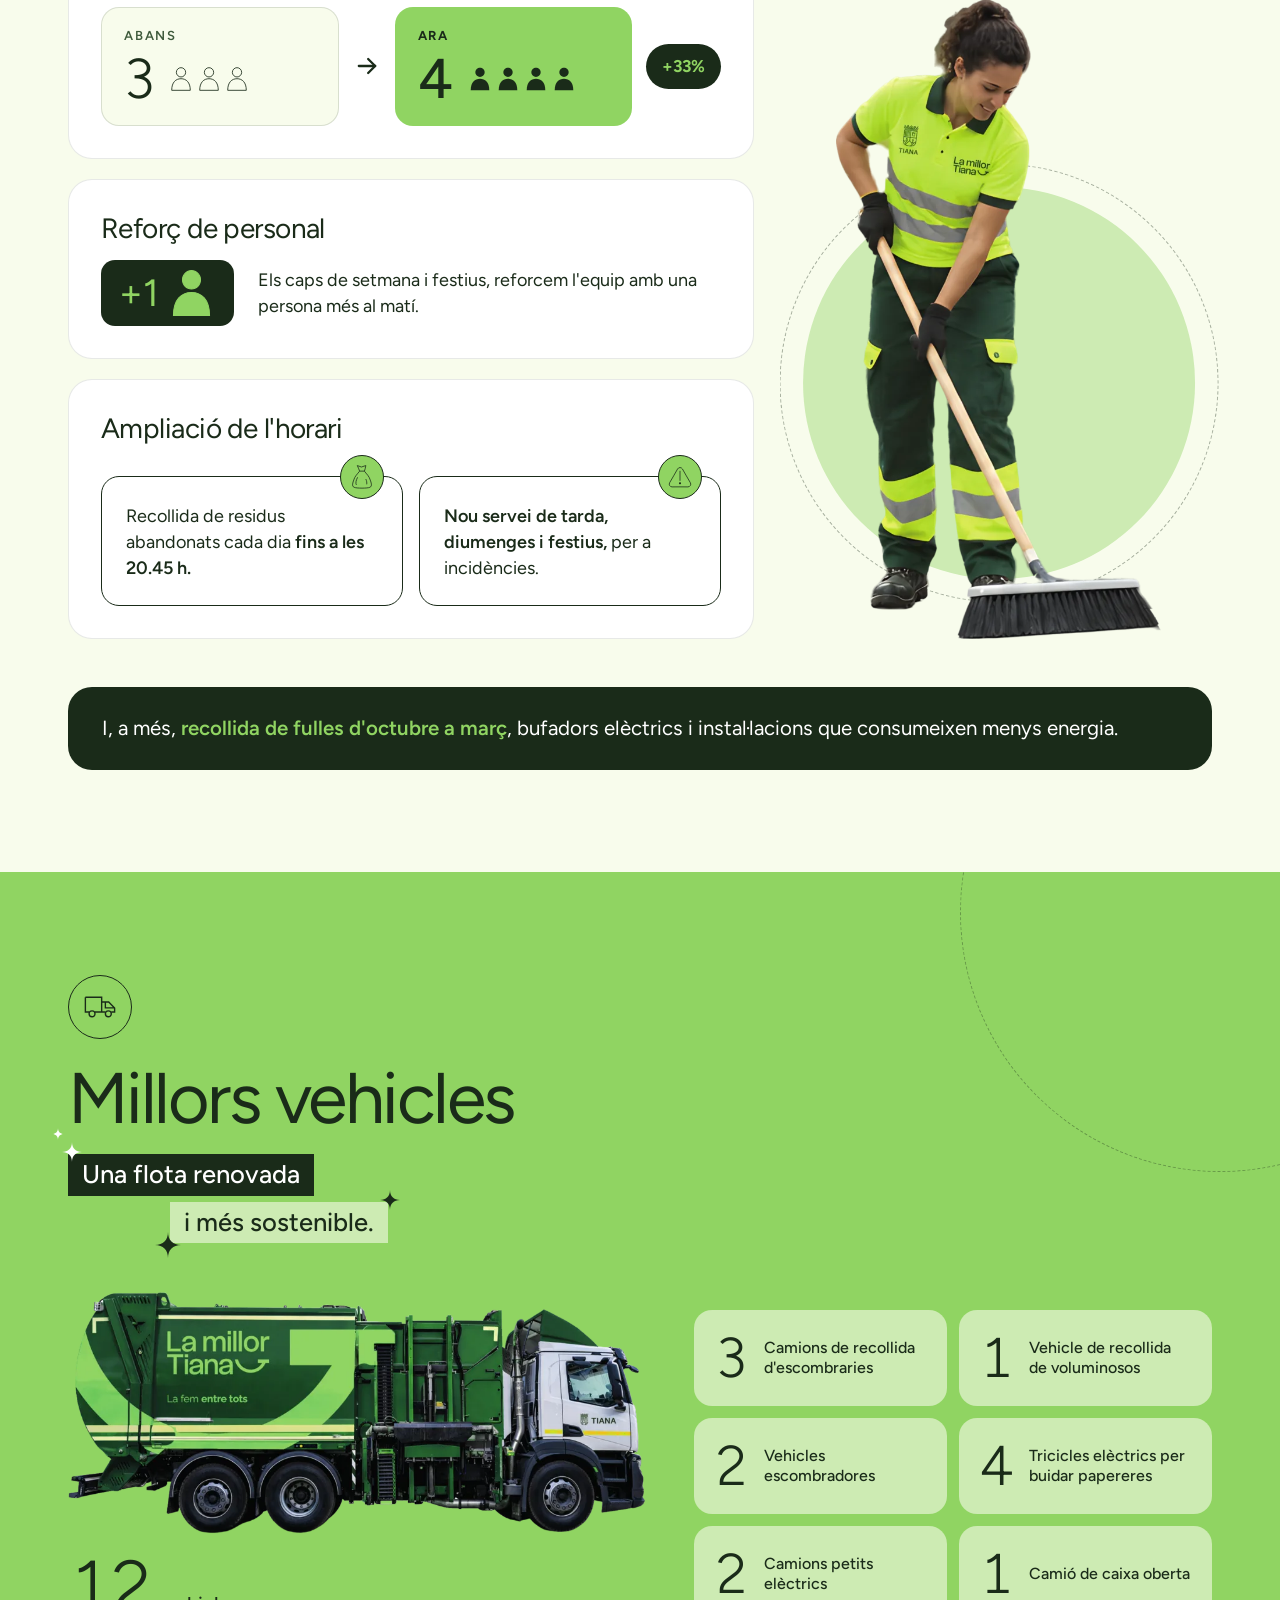
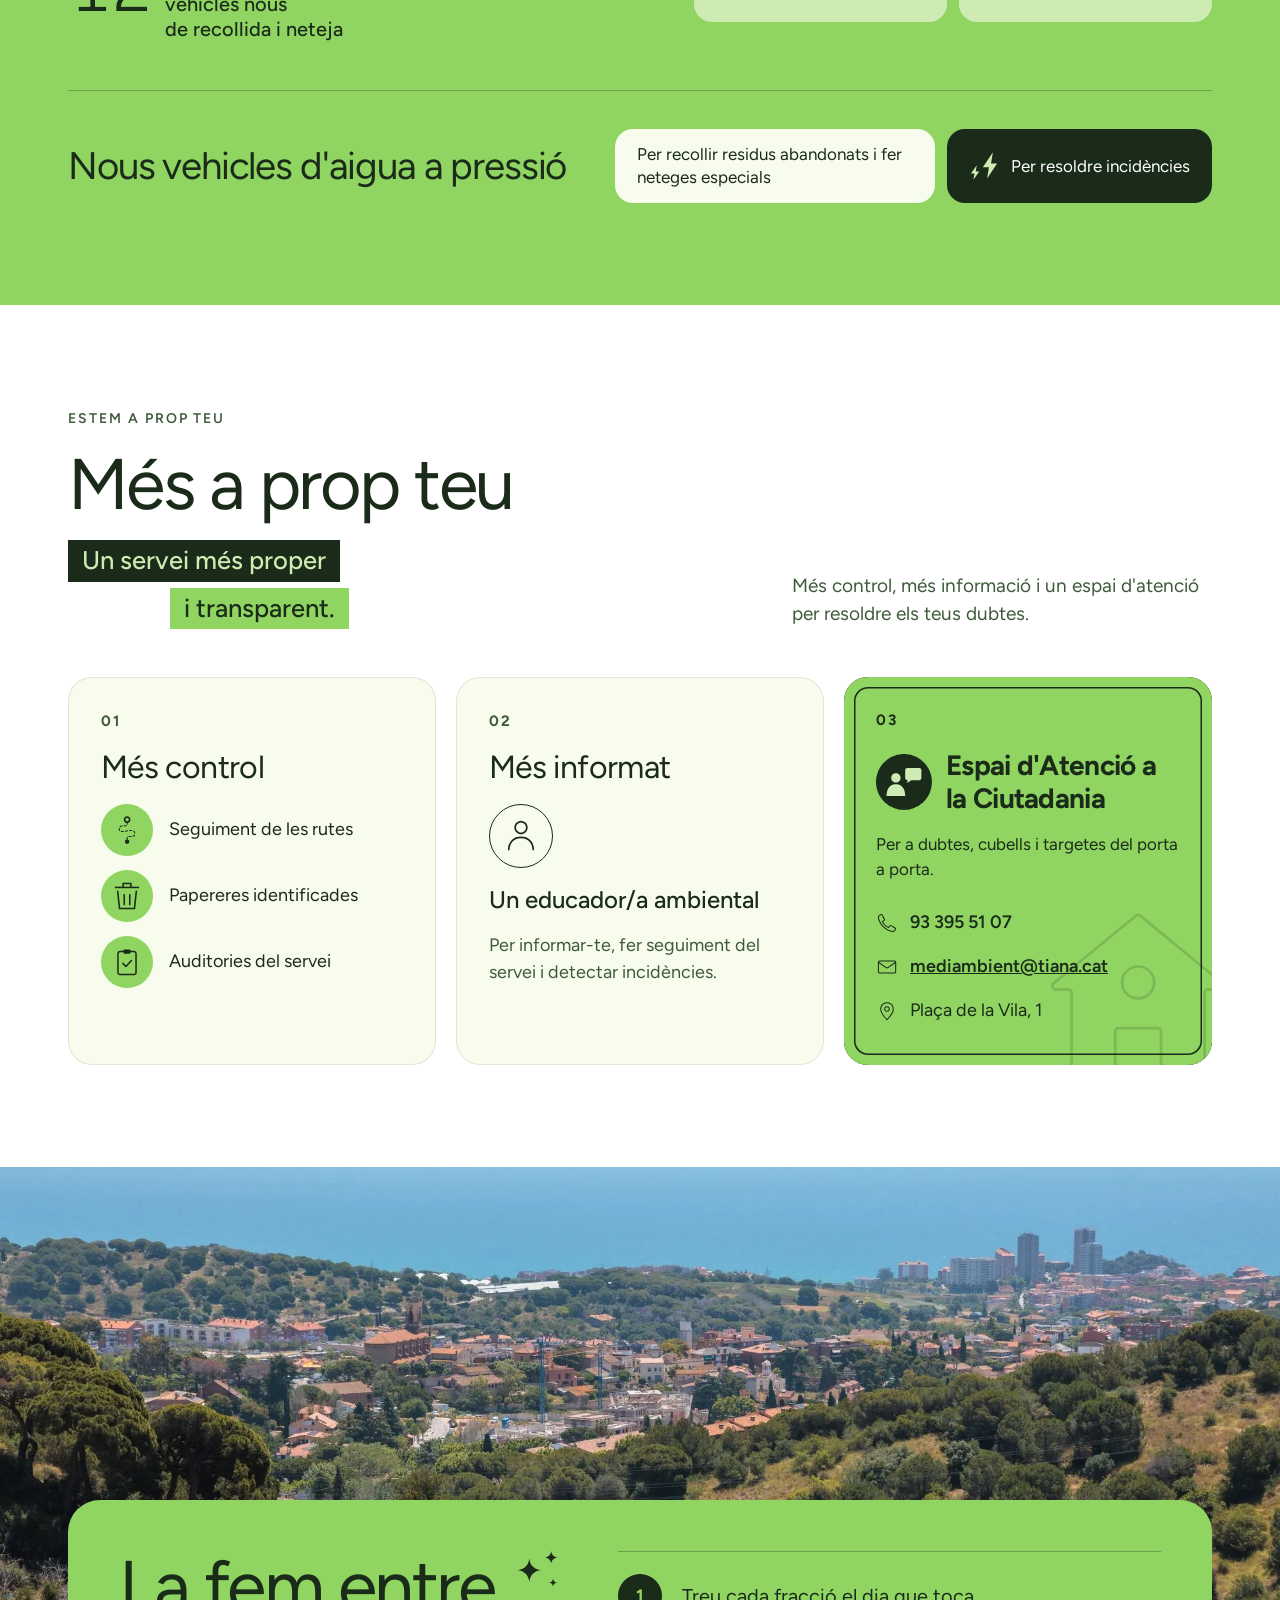
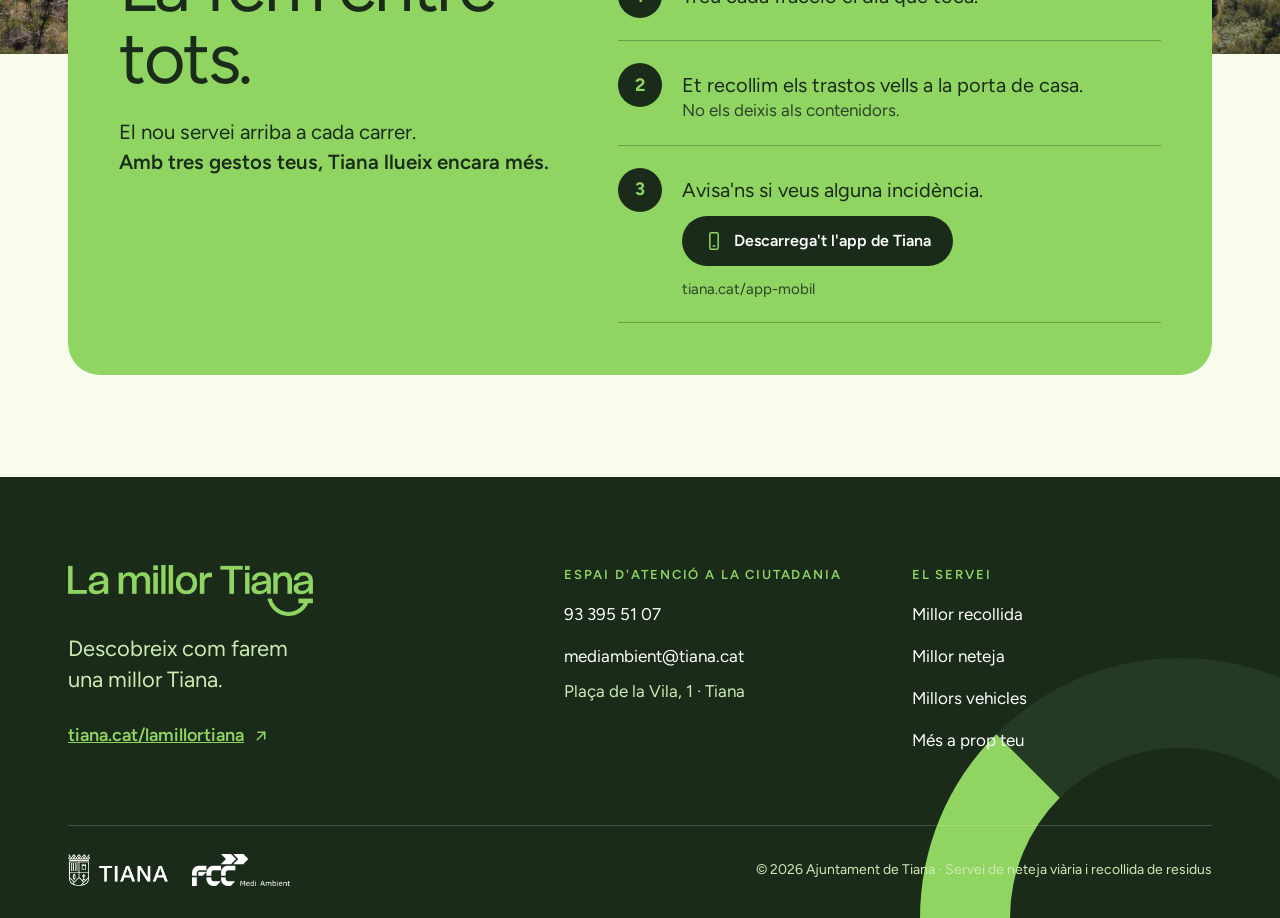
==== commit 889cff3e: "content: remove logos from hero" ====
--- a/index.html
+++ b/index.html
@@ -94,11 +94,6 @@
   <div class="ring hero__ring-b" data-r="ring" data-d="4" aria-hidden="true"></div>
   <div class="wrap hero__in">
     <div class="hero__text">
-      <div class="hero__logos" data-r data-d="1">
-        <img src="assets/tiana-blanc.png" alt="Ajuntament de Tiana" width="352" height="113">
-        <span class="sep" aria-hidden="true"></span>
-        <img src="assets/fcc-blanc.webp" alt="FCC Medi Ambient" width="600" height="195">
-      </div>
       <h1 id="hero-title" data-r data-d="3">El nostre <b>servei de neteja</b> <span class="hl" data-hl>evoluciona.</span></h1>
       <img class="hero__wm" src="assets/wordmark-verd.png" alt="La millor Tiana" width="786" height="164" data-r data-d="4">
       <div class="btns" data-r data-d="6">
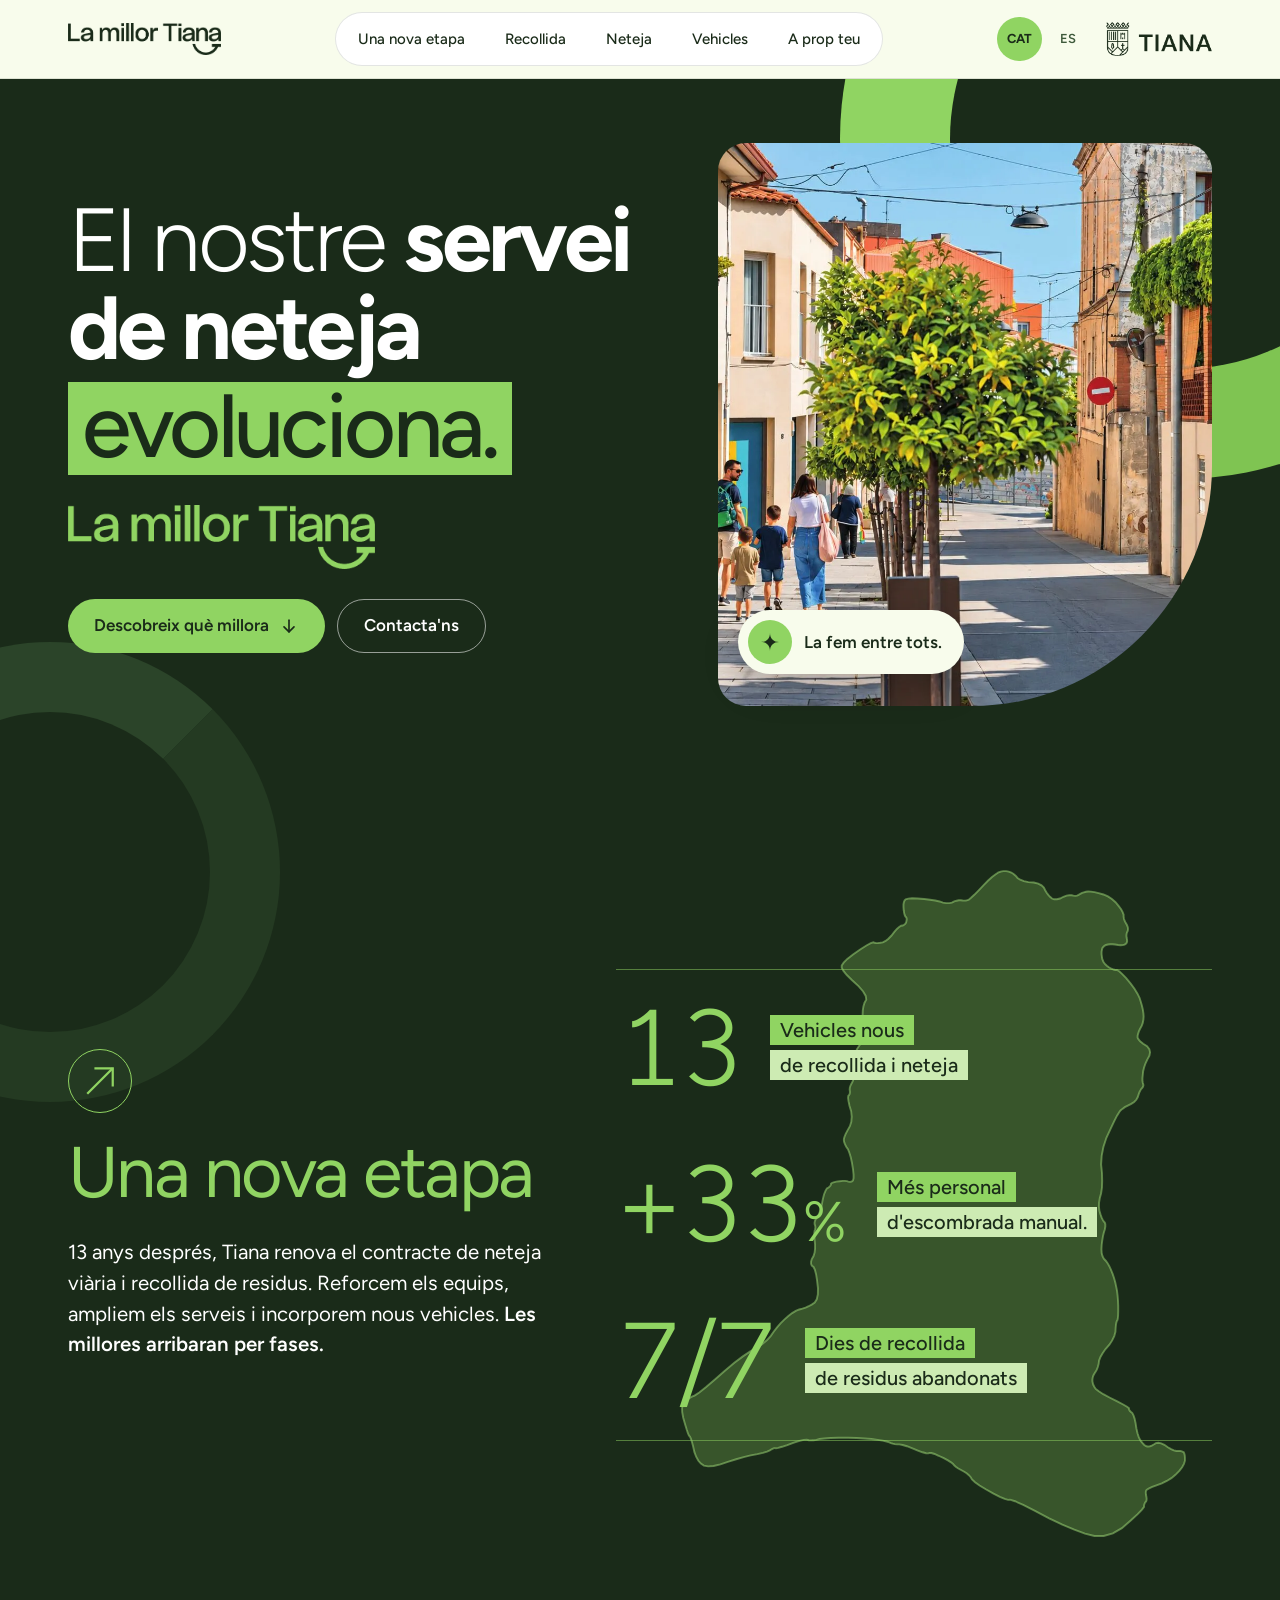
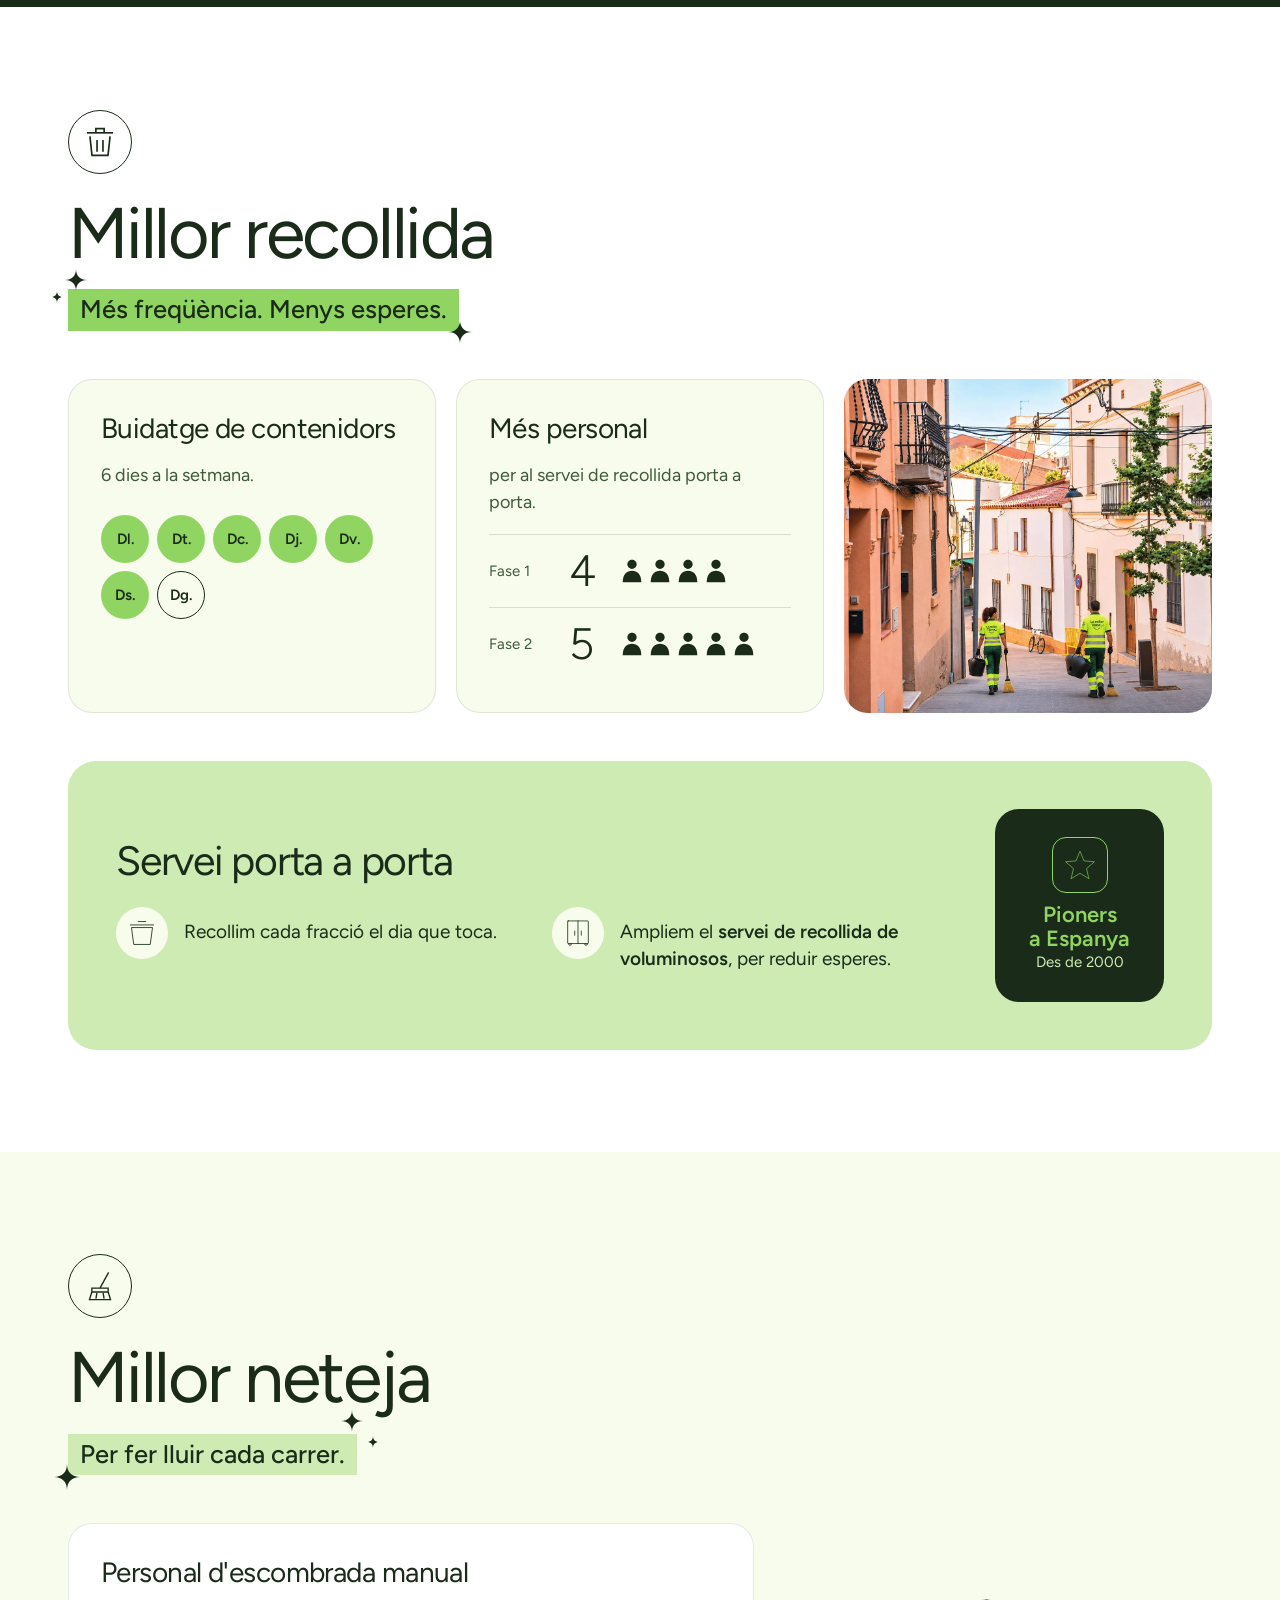
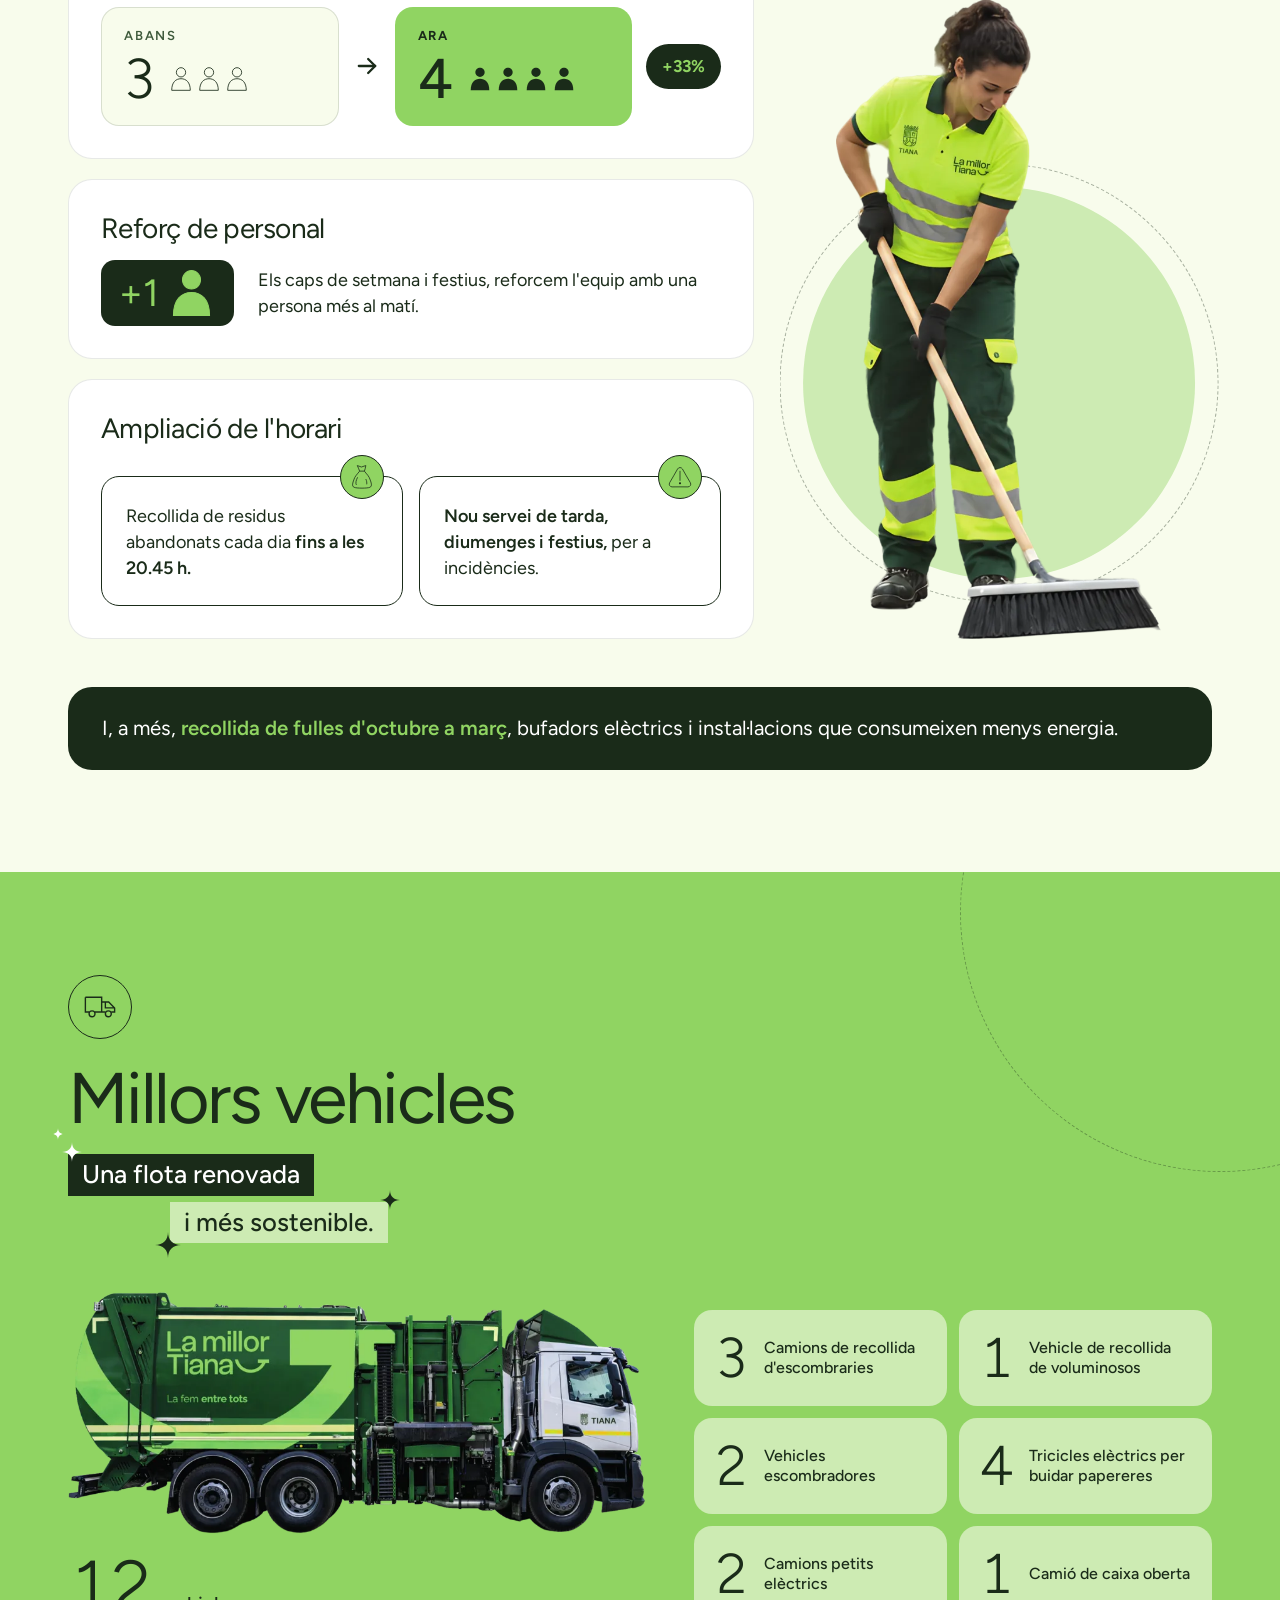
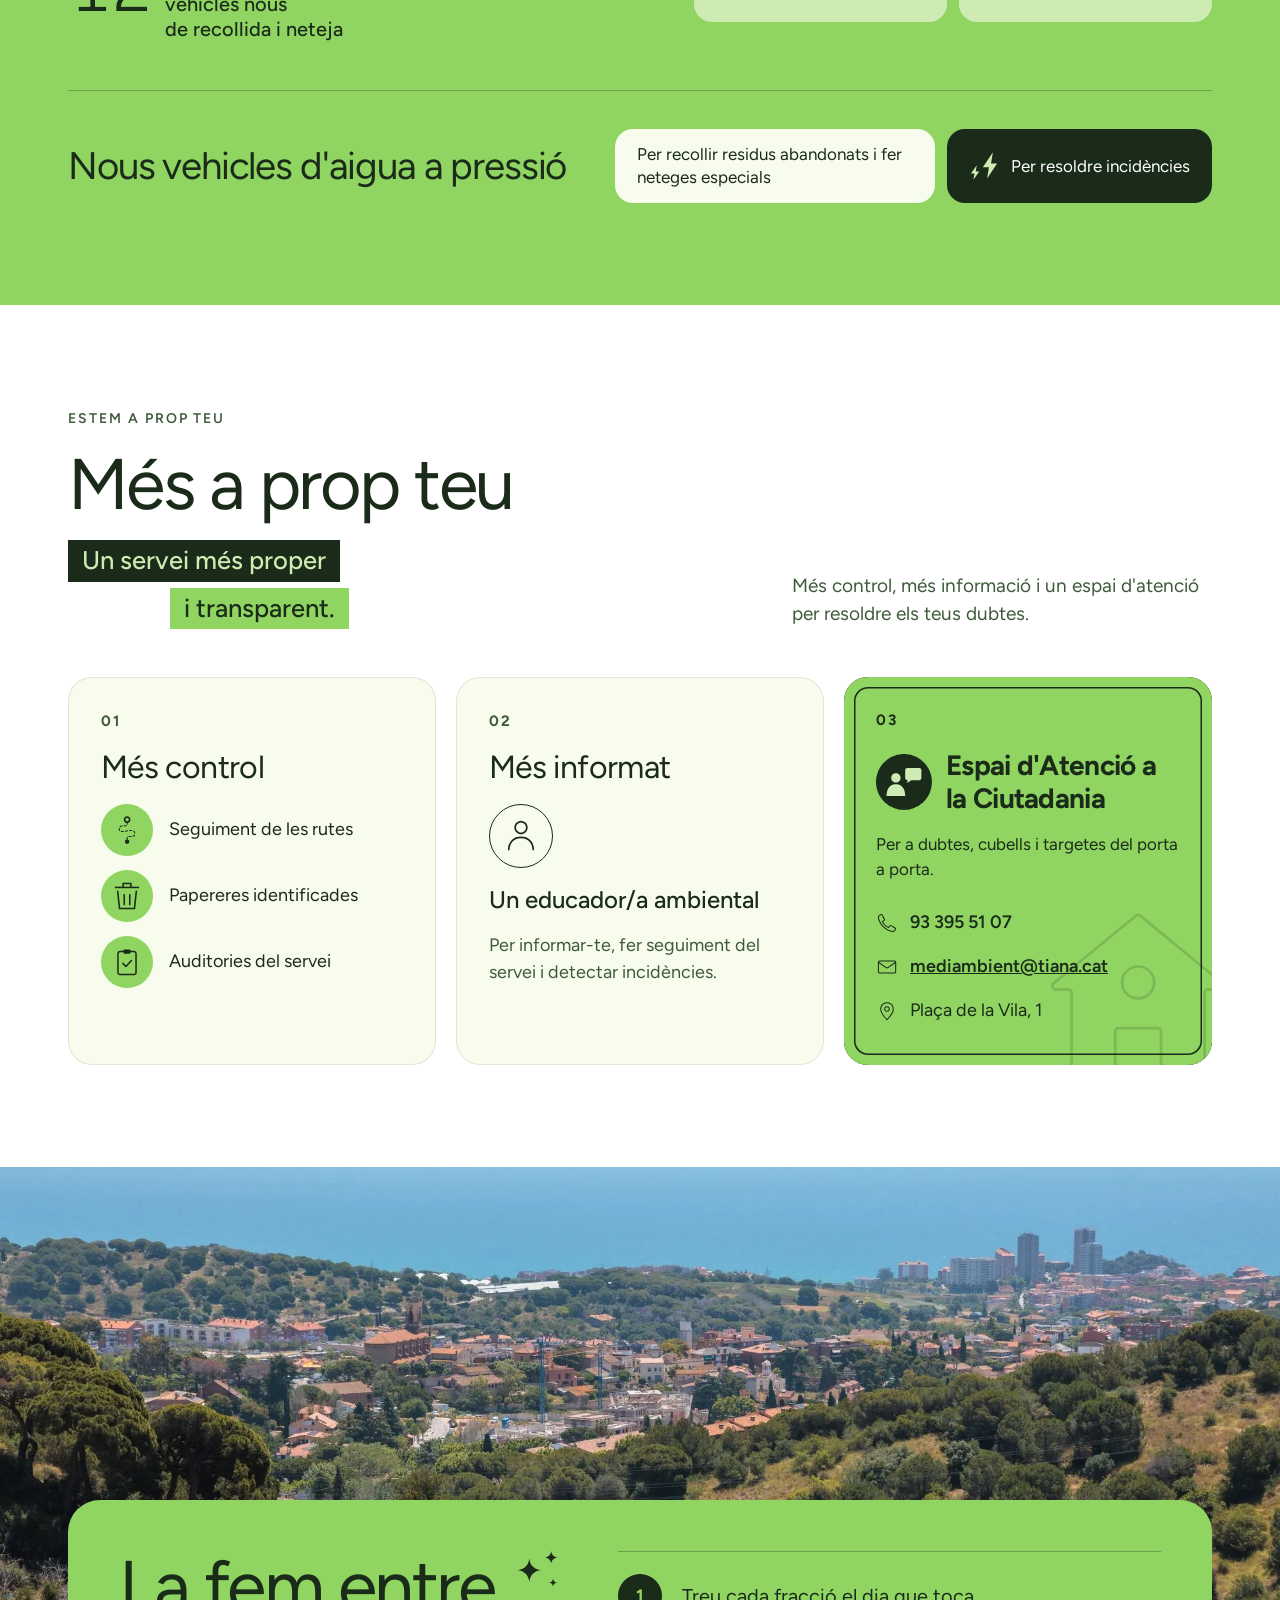
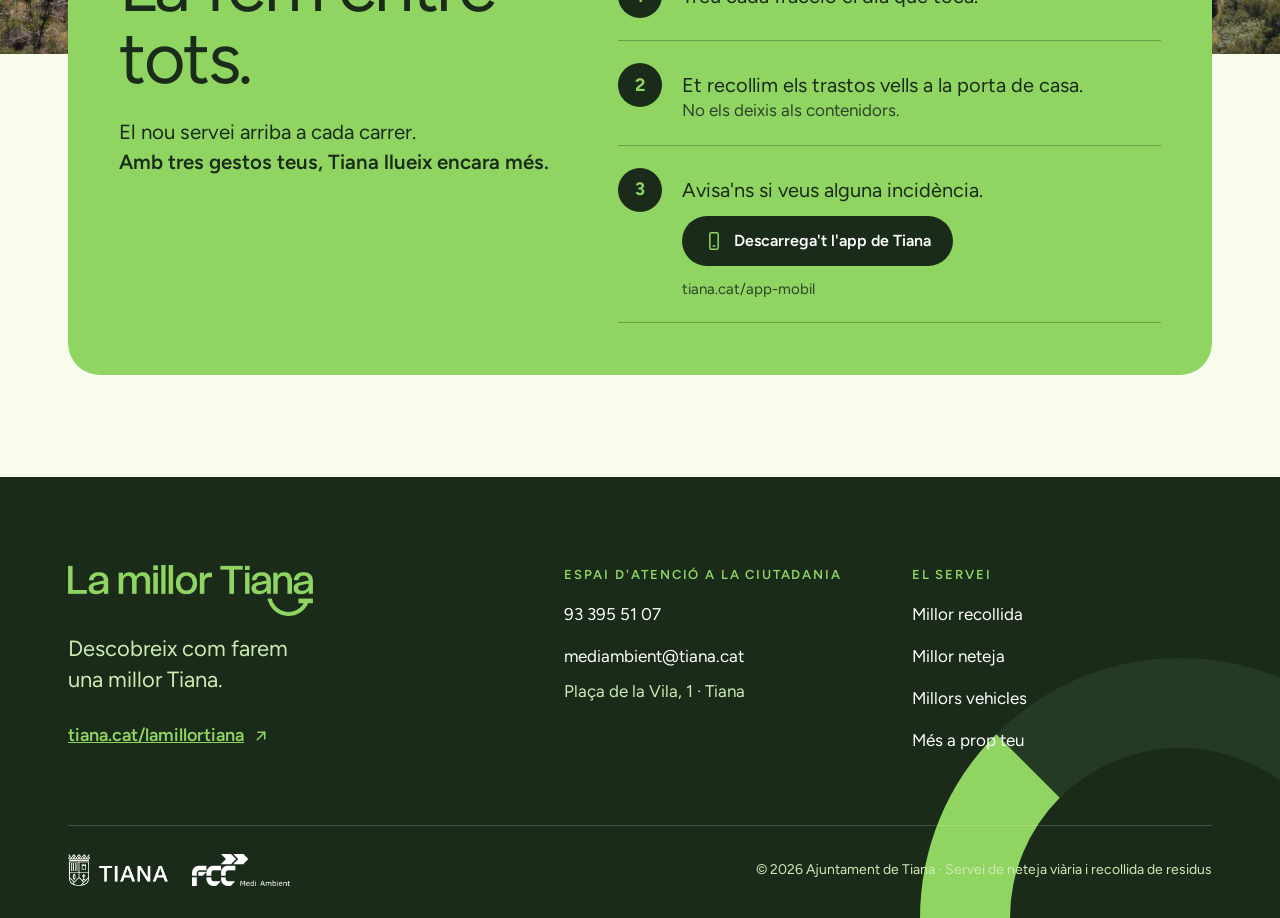
==== commit 06eefb8b: "feat: official favicon, rotating rings, two-tone figure labels, delight-ready fonts" ====
--- a/index.html
+++ b/index.html
@@ -15,9 +15,6 @@
 <link rel="alternate" hreflang="ca" href="https://tandem-tiana.vercel.app/">
 <link rel="alternate" hreflang="es" href="https://tandem-tiana.vercel.app/es/">
 <link rel="icon" href="assets/favicon.svg" type="image/svg+xml">
-<link rel="preconnect" href="https://fonts.googleapis.com">
-<link rel="preconnect" href="https://fonts.gstatic.com" crossorigin>
-<link href="https://fonts.googleapis.com/css2?family=Figtree:wght@300;400;500;600;700&display=swap" rel="stylesheet">
 <script>
   (function () {
     var d = document.documentElement;
@@ -29,6 +26,9 @@
     } catch (e) {}
   })();
 </script>
+<link rel="preconnect" href="https://fonts.googleapis.com">
+<link rel="preconnect" href="https://fonts.gstatic.com" crossorigin>
+<link href="https://fonts.googleapis.com/css2?family=Figtree:wght@300;400;500;600;700&display=swap" rel="stylesheet">
 <link rel="stylesheet" href="styles.css">
 </head>
 <body>
@@ -90,8 +90,8 @@
 
 <!-- HERO -->
 <section id="inici" class="hero" data-key="hero" aria-labelledby="hero-title">
-  <div class="ring hero__ring-a" data-r="ring" aria-hidden="true"></div>
-  <div class="ring hero__ring-b" data-r="ring" data-d="4" aria-hidden="true"></div>
+  <div class="ring hero__ring-a" data-r="ring" data-spin aria-hidden="true"></div>
+  <div class="ring hero__ring-b" data-r="ring" data-spin data-d="4" aria-hidden="true"></div>
   <div class="wrap hero__in">
     <div class="hero__text">
       <h1 id="hero-title" data-r data-d="3">El nostre <b>servei de neteja</b> <span class="hl" data-hl>evoluciona.</span></h1>
@@ -126,15 +126,15 @@
       <ul class="figs" aria-label="Xifres clau">
         <li class="fig" data-r="left" data-d="2">
           <span class="fig__n"><span data-count="13">13</span></span>
-          <p class="fig__label"><span class="hl hl--clone" data-hl>Vehicles nous<br>de recollida i neteja</span></p>
+          <p class="fig__label"><span class="hl hl--clone" data-hl>Vehicles nous</span><br><span class="hl hl--clone hl--pale" data-hl>de recollida i neteja</span></p>
         </li>
         <li class="fig" data-r="left" data-d="4">
           <span class="fig__n">+<span data-count="33">33</span><small>%</small></span>
-          <p class="fig__label"><span class="hl hl--clone" data-hl>Més personal<br>d'escombrada manual.</span></p>
+          <p class="fig__label"><span class="hl hl--clone" data-hl>Més personal</span><br><span class="hl hl--clone hl--pale" data-hl>d'escombrada manual.</span></p>
         </li>
         <li class="fig" data-r="left" data-d="6">
           <span class="fig__n"><span data-count="7">7</span>/7</span>
-          <p class="fig__label"><span class="hl hl--clone" data-hl>Dies de recollida<br>de residus abandonats</span></p>
+          <p class="fig__label"><span class="hl hl--clone" data-hl>Dies de recollida</span><br><span class="hl hl--clone hl--pale" data-hl>de residus abandonats</span></p>
         </li>
       </ul>
     </div>
--- a/styles.css
+++ b/styles.css
@@ -1,4 +1,7 @@
 /* La millor Tiana — estils */
+/* Tipografies de la identitat: Delight (principal) i Raleway (secundària) */
+@font-face { font-family: 'Delight'; src: url('assets/fonts/delight-vf.ttf') format('truetype'); font-weight: 100 900; font-style: normal; font-display: swap; }
+@font-face { font-family: 'Raleway'; src: url('assets/fonts/raleway-variable.woff2') format('woff2'), url('assets/fonts/raleway-variable.woff') format('woff'); font-weight: 100 900; font-style: normal; font-display: swap; }
 :root {
   --dark: #1A2B19;
   --dark-2: #243A22;
@@ -19,7 +22,7 @@
   overflow-x: hidden;
   background: var(--cream);
   color: var(--dark);
-  font-family: 'Figtree', system-ui, -apple-system, sans-serif;
+  font-family: 'Delight', 'Figtree', system-ui, -apple-system, sans-serif;
   font-size: 17px;
   line-height: 1.5;
   -webkit-font-smoothing: antialiased;
@@ -177,8 +180,8 @@
 
 /* ---------- Hero ---------- */
 .hero { position: relative; clip-path: inset(0 0 -420px 0); background: var(--dark); color: #fff; }
-.hero__ring-a { right: -240px; top: -280px; width: 680px; height: 680px; border: 110px solid var(--lime); }
-.hero__ring-b { left: -180px; bottom: -300px; width: 460px; height: 460px; border: 70px solid var(--dark-2); }
+.hero__ring-a { right: -240px; top: -280px; width: 680px; height: 680px; border: 110px solid var(--lime); border-bottom-color: #7FC452; }
+.hero__ring-b { left: -180px; bottom: -300px; width: 460px; height: 460px; border: 70px solid var(--dark-2); border-top-color: #2B4429; }
 .hero__in { position: relative; display: flex; flex-wrap: wrap; align-items: center; gap: 56px; padding-top: 64px; padding-bottom: 96px; }
 .hero__text { flex: 1 1 520px; min-width: 0; display: flex; flex-direction: column; gap: 30px; }
 .hero__logos { display: flex; flex-wrap: wrap; align-items: center; gap: 24px; }
@@ -489,8 +492,8 @@
 
 [data-tw] { animation: tw 3s ease-in-out infinite; }
 @keyframes tw { 0%, 100% { transform: scale(1) rotate(0); } 50% { transform: scale(.72) rotate(35deg); } }
-[data-spin] { animation: spin 48s linear infinite; }
-@keyframes spin { to { rotate: 360deg; } }
+[data-spin] { animation: spin 24s linear infinite; }
+@keyframes spin { to { rotate: -360deg; } }
 
 @media (prefers-reduced-motion: reduce) {
   html { scroll-behavior: auto; }
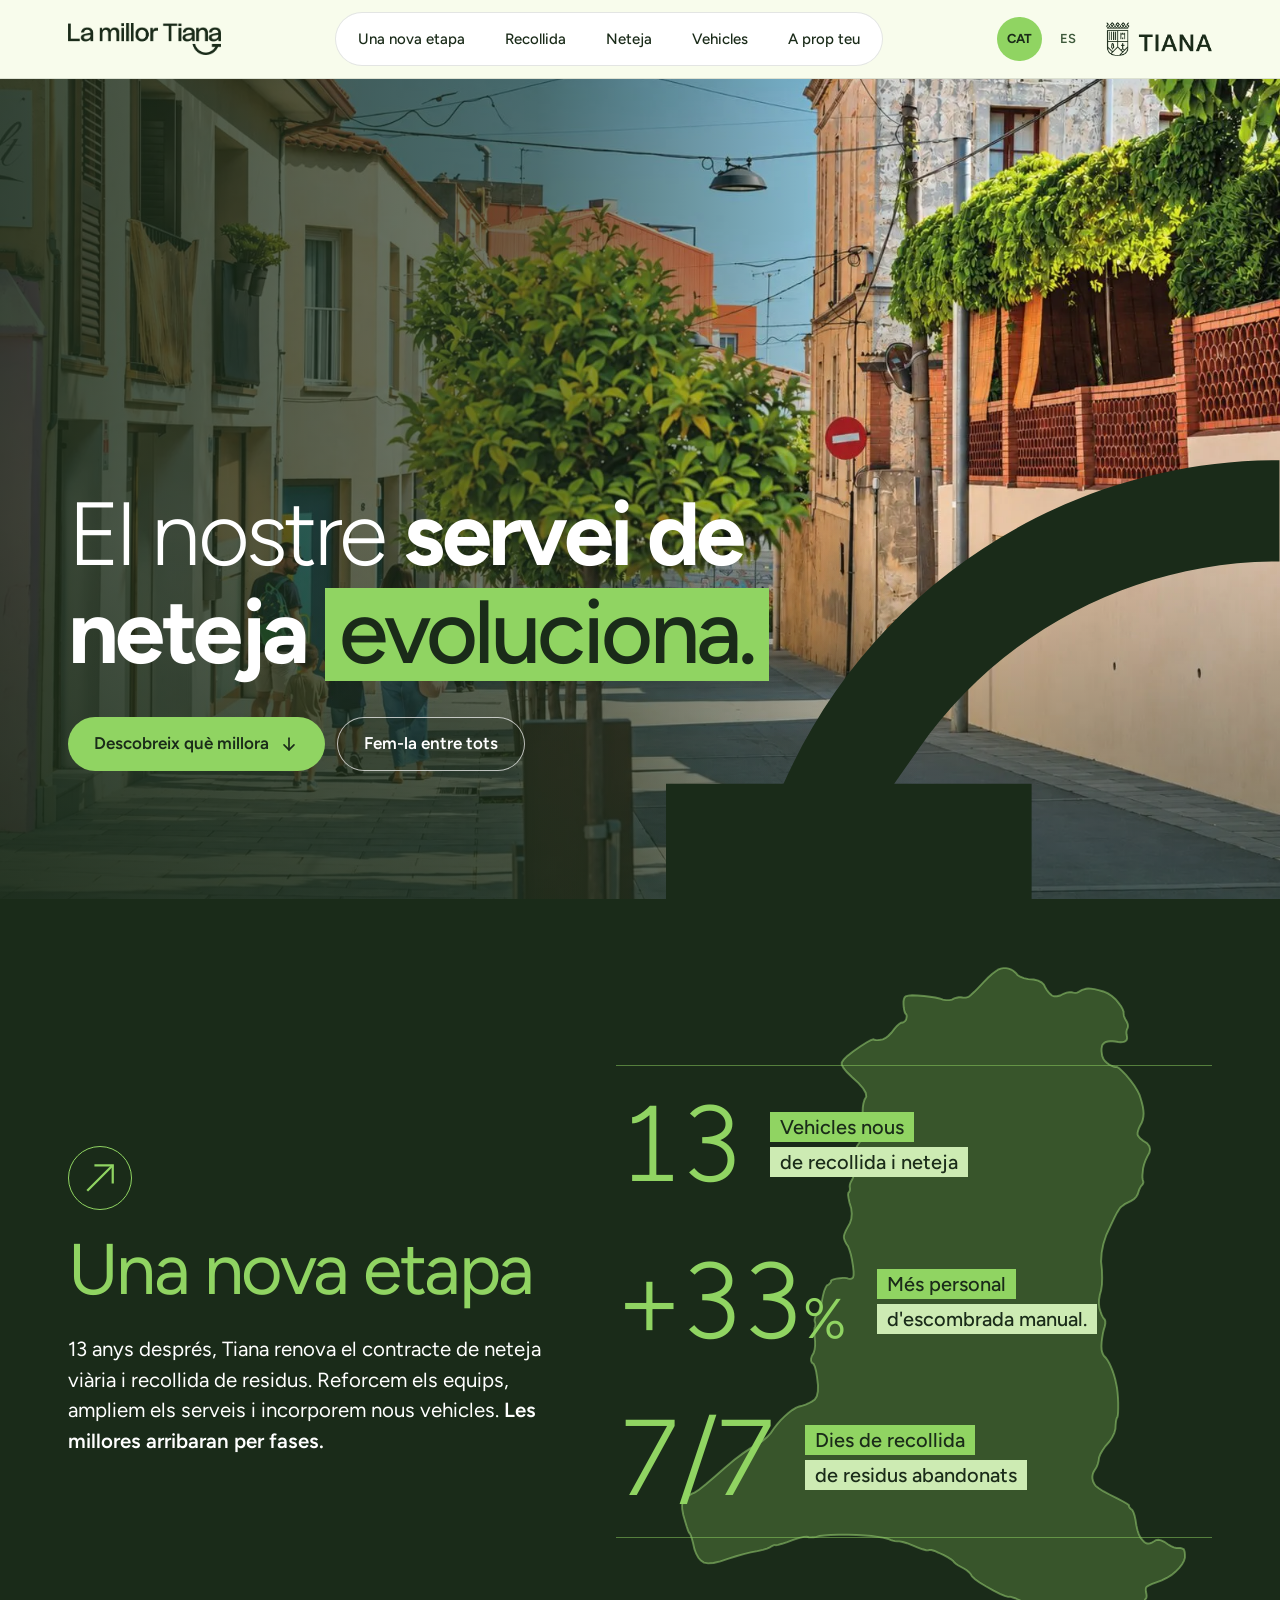
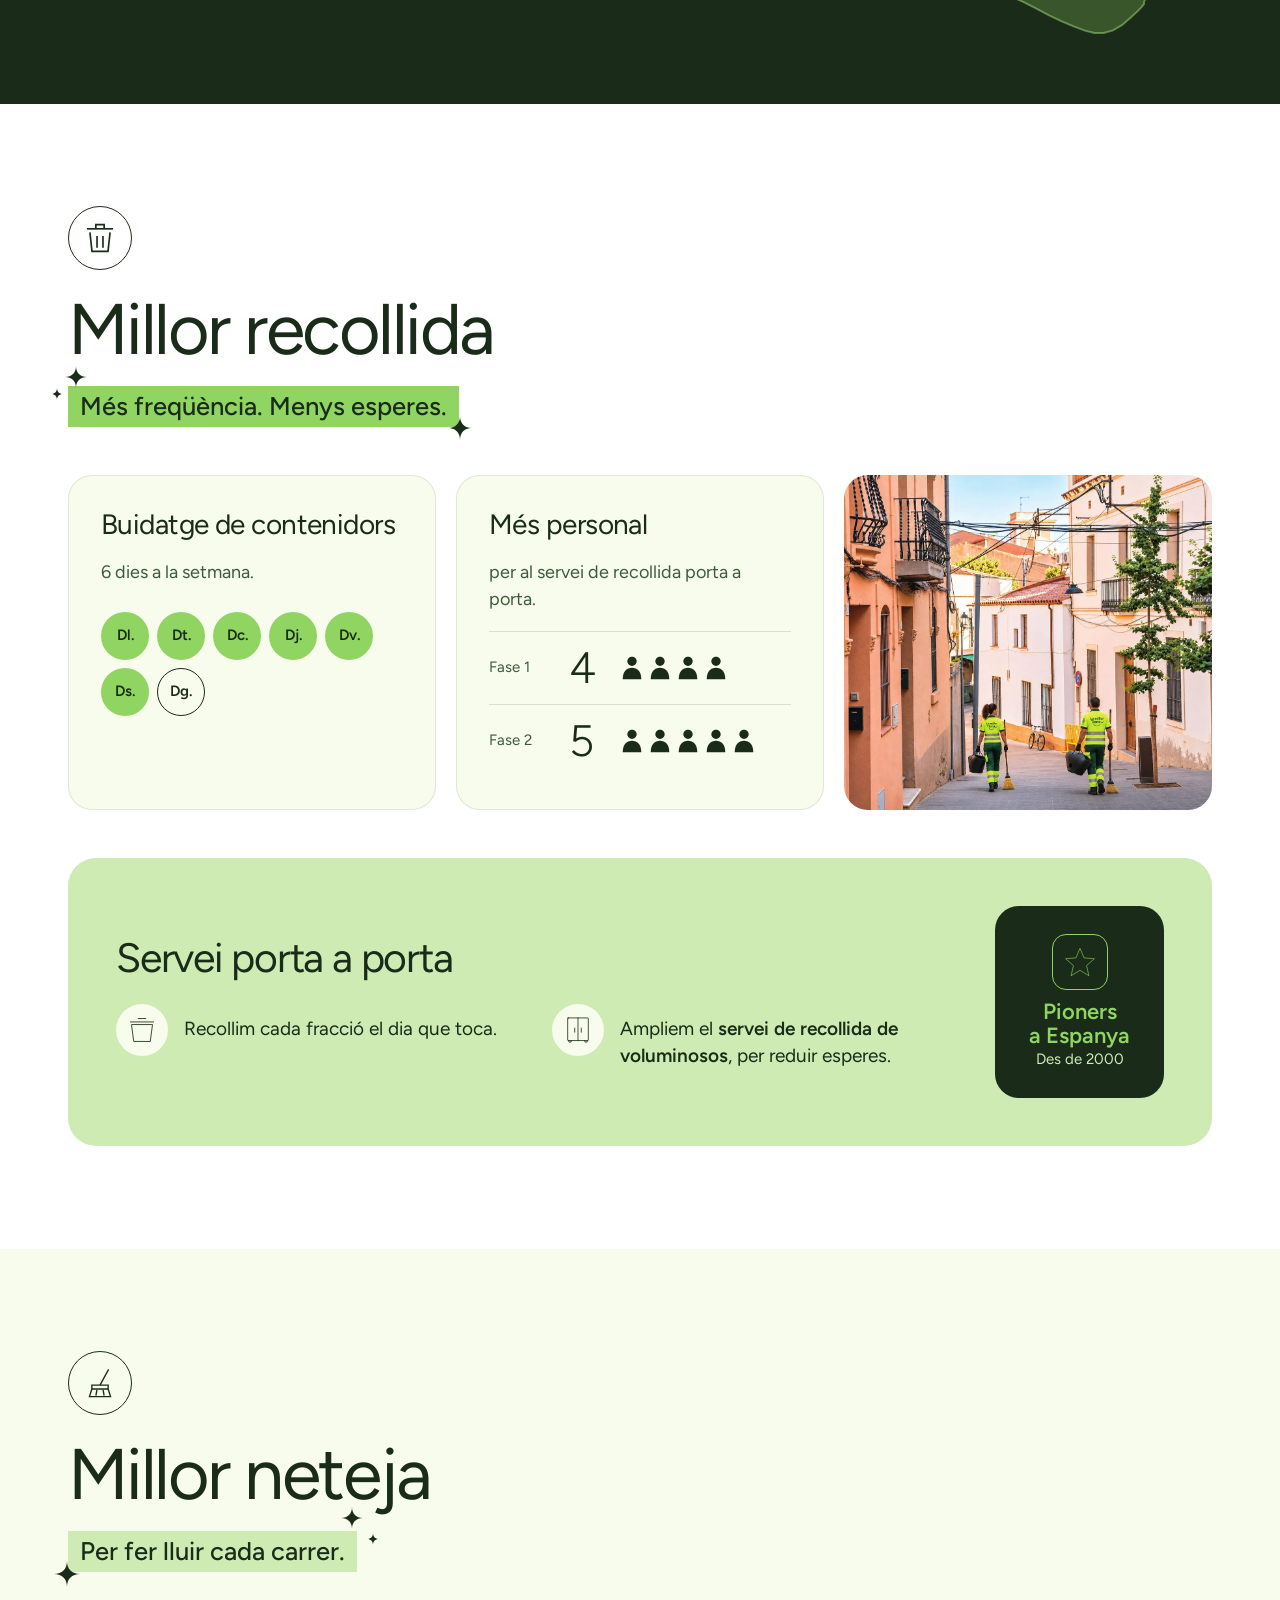
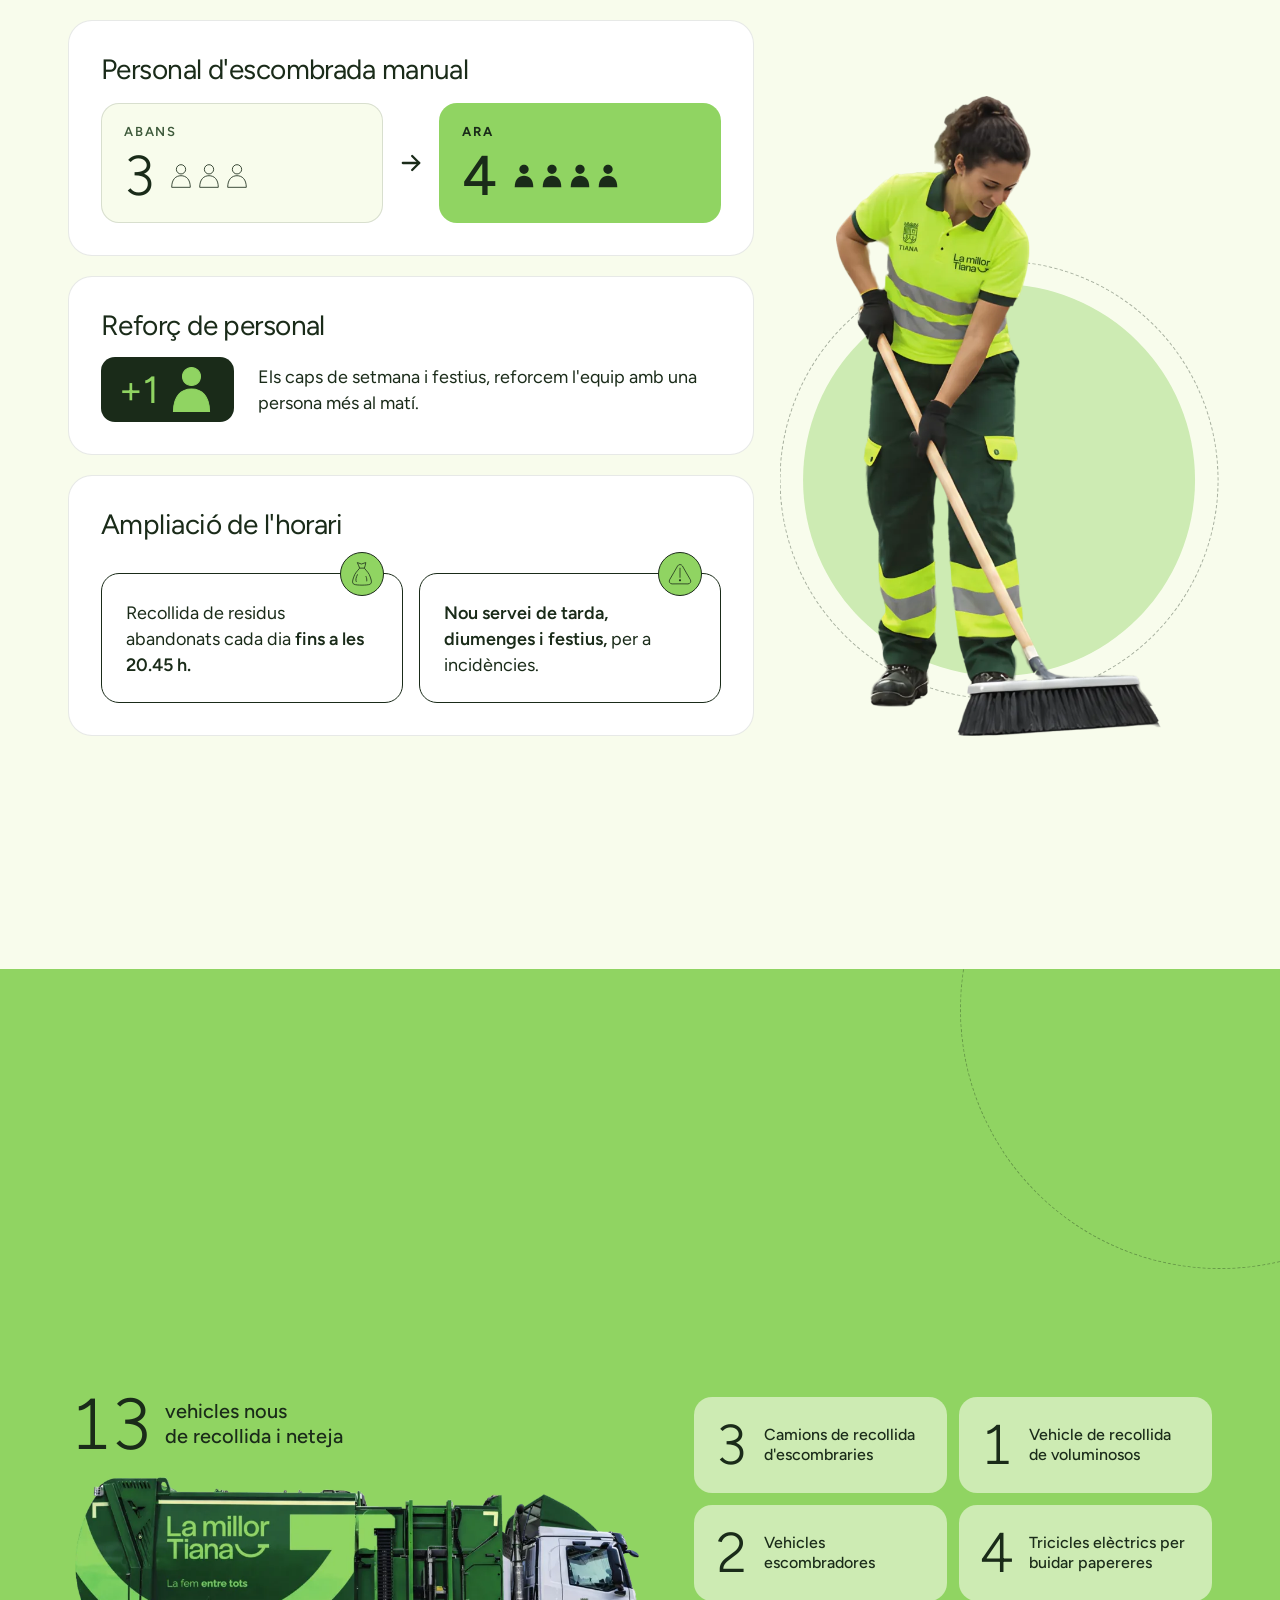
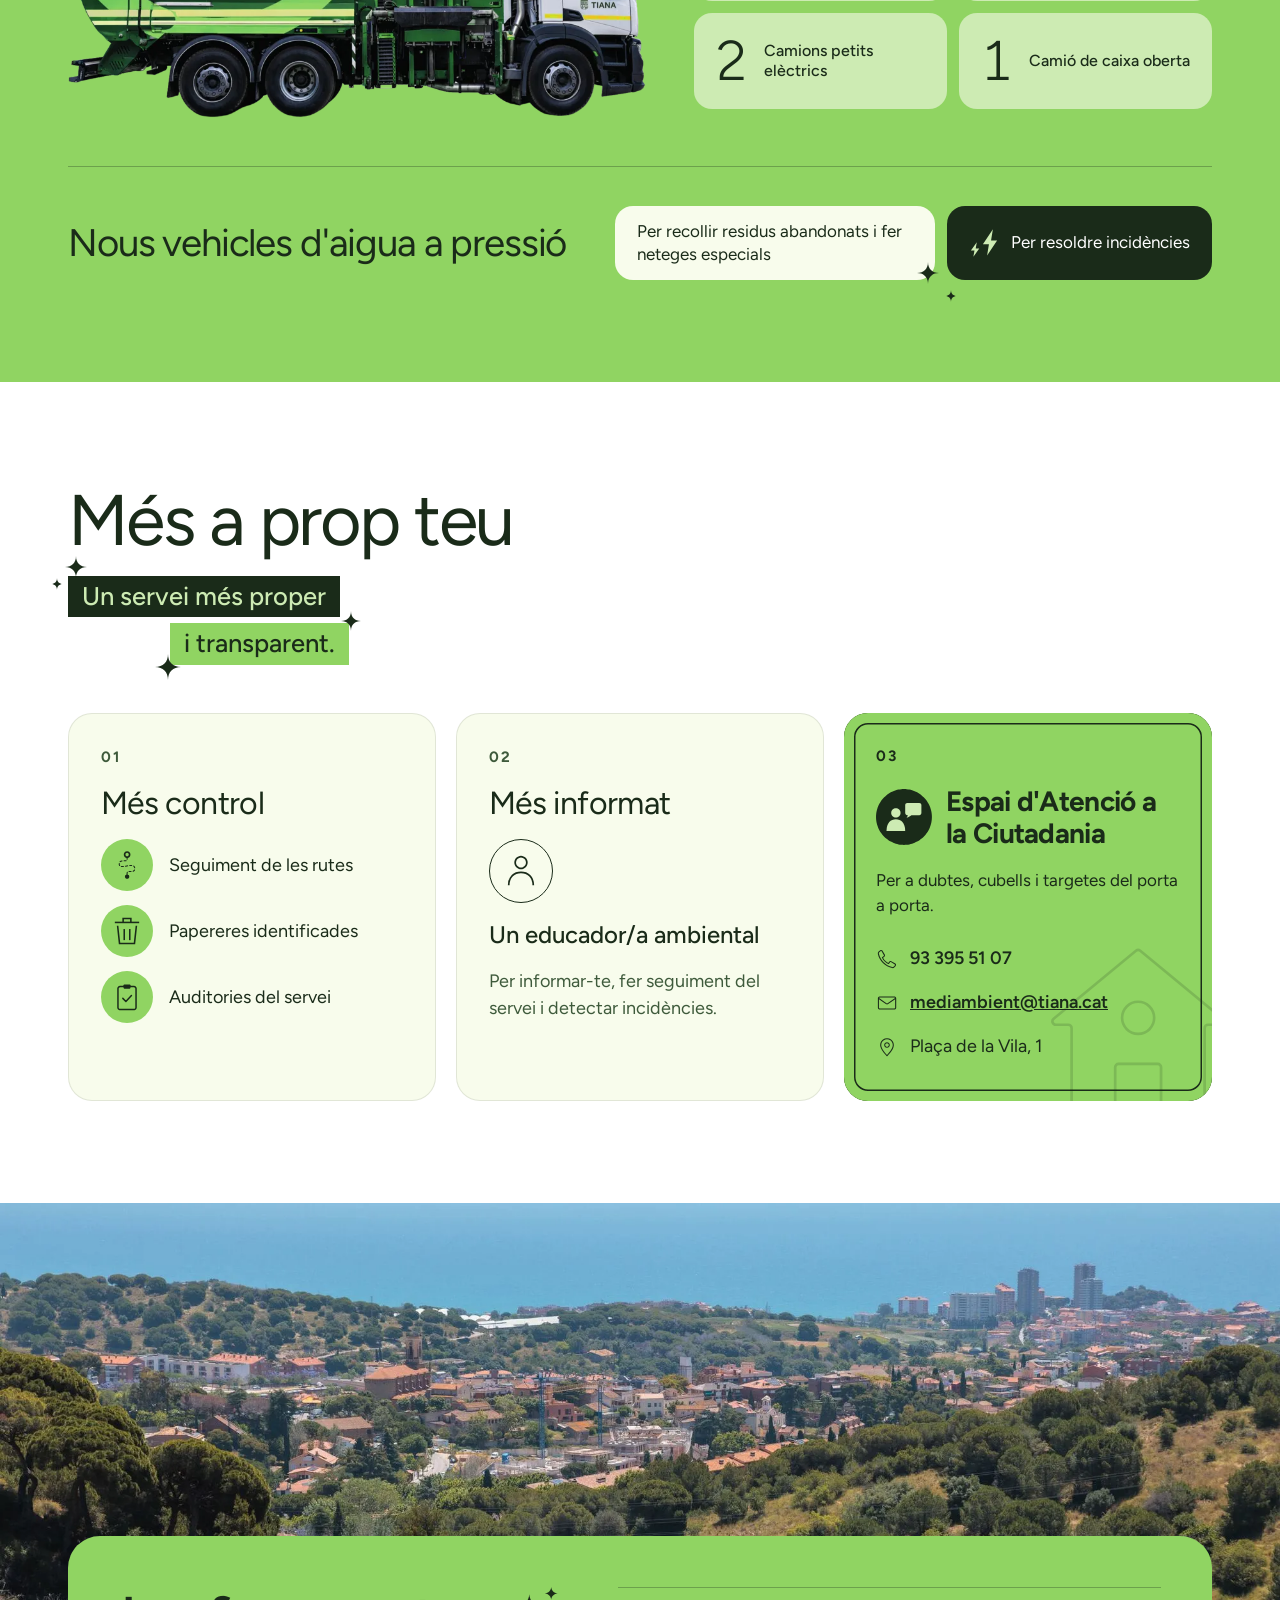
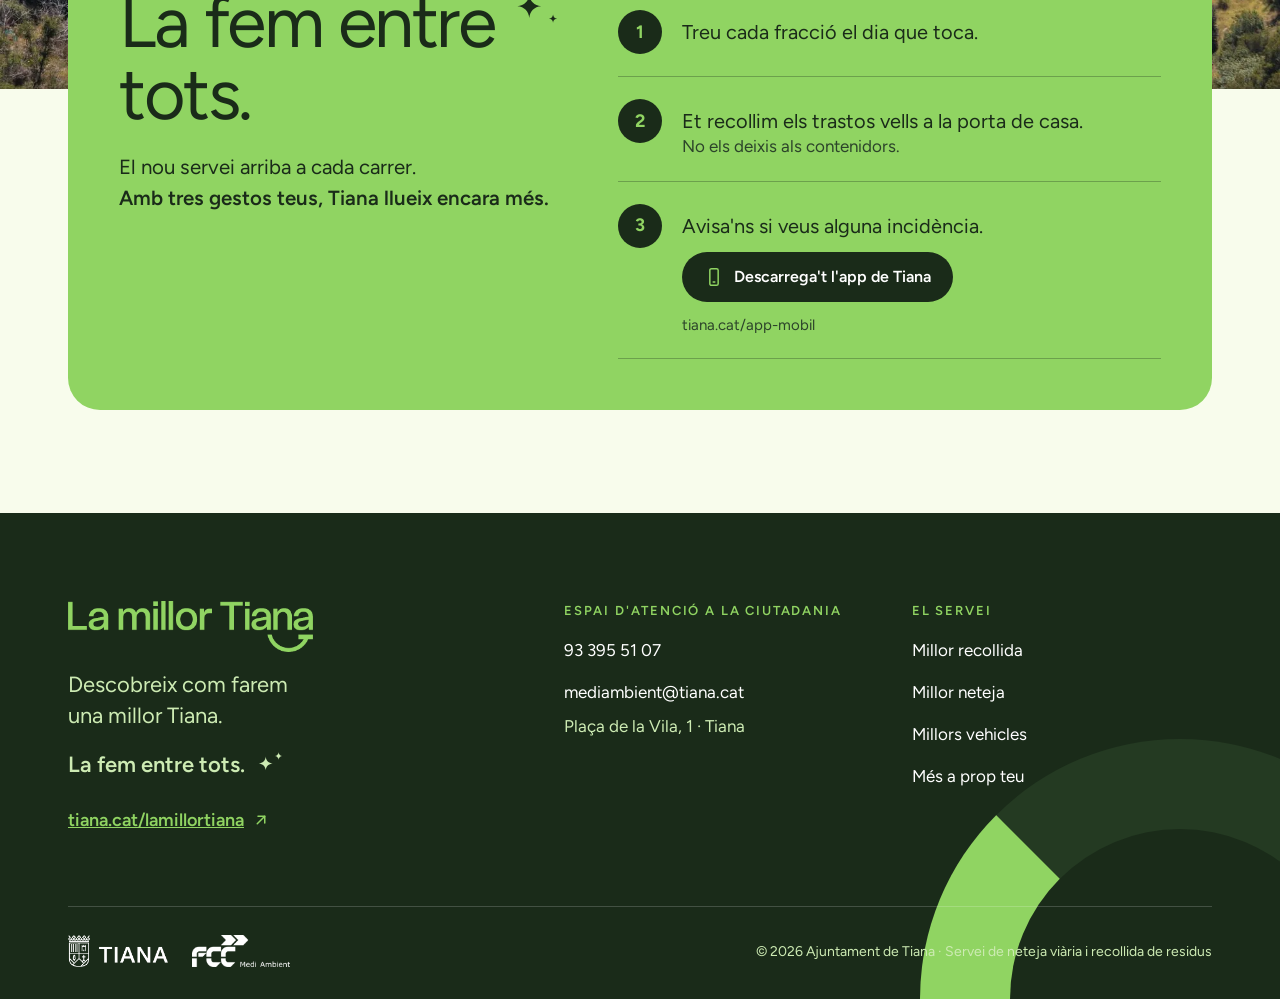
==== commit dc60004b: "feat: v2 hero with photo background and brochure feedback" ====
--- a/index.html
+++ b/index.html
@@ -89,23 +89,16 @@
 <main id="contingut">
 
 <!-- HERO -->
-<section id="inici" class="hero" data-key="hero" aria-labelledby="hero-title">
-  <div class="ring hero__ring-a" data-r="ring" data-spin aria-hidden="true"></div>
-  <div class="ring hero__ring-b" data-r="ring" data-spin data-d="4" aria-hidden="true"></div>
+<section id="inici" class="hero hero--photo" data-key="hero" aria-labelledby="hero-title">
+  <img class="hero__bg" src="assets/familia.webp" alt="Una família passeja per un carrer de Tiana" width="1600" height="1067" fetchpriority="high" data-plx>
+  <div class="hero__veil" aria-hidden="true"></div>
+  <img class="hero__tcurve" src="assets/t-corba-fosc.svg" alt="" aria-hidden="true" width="657" height="471" data-r="right" data-d="4">
   <div class="wrap hero__in">
     <div class="hero__text">
-      <h1 id="hero-title" data-r data-d="3">El nostre <b>servei de neteja</b> <span class="hl" data-hl>evoluciona.</span></h1>
-      <img class="hero__wm" src="assets/wordmark-verd.png" alt="La millor Tiana" width="786" height="164" data-r data-d="4">
-      <div class="btns" data-r data-d="6">
+      <h1 id="hero-title" data-r data-d="2">El nostre <b>servei de neteja</b> <span class="hl" data-hl>evoluciona.</span></h1>
+      <div class="btns" data-r data-d="5">
         <a class="btn btn--lime" href="#etapa">Descobreix què millora <svg width="20" height="20" viewBox="0 0 24 24" fill="none" stroke="currentColor" stroke-width="2" stroke-linecap="round" stroke-linejoin="round" aria-hidden="true" focusable="false"><path d="M12 5v14"/><path d="M6 13l6 6 6-6"/></svg></a>
-        <a class="btn btn--ghost" href="#contacte">Contacta'ns</a>
-      </div>
-    </div>
-    <div class="hero__media" data-r="right" data-d="2">
-      <img src="assets/familia.webp" alt="Una família passeja per un carrer de Tiana" width="1600" height="1067" fetchpriority="high" data-plx>
-      <div class="chip" data-r="pop" data-d="8">
-        <span class="chip__icon"><svg data-tw width="18" height="18" viewBox="0 0 24 24" fill="currentColor" aria-hidden="true" focusable="false"><path d="M12 0C12 7.43 16.57 12 24 12C16.57 12 12 16.57 12 24C12 16.57 7.43 12 0 12C7.43 12 12 7.43 12 0Z"/></svg></span>
-        La fem entre tots.
+        <a class="btn btn--ghost" href="#entre-tots">Fem-la entre tots</a>
       </div>
     </div>
   </div>
@@ -259,7 +252,6 @@
                 </span>
               </div>
             </div>
-            <span class="pct" data-r="pop" data-d="8">+33%</span>
           </div>
         </article>
         <article class="card card--white card--hover reinforce" data-r data-d="2">
@@ -309,11 +301,11 @@
       </div>    </div>
     <div class="veh__grid" data-key="vehg">
       <figure class="veh__fig" data-truckfig>
+        <figcaption data-r data-d="8"><span class="veh__big" data-count="13">13</span><span>vehicles nous<br>de recollida i neteja</span></figcaption>
         <div class="veh__truck" data-truck>
           <span class="veh__lines" data-lines aria-hidden="true"><span></span><span></span><span></span></span>
           <img src="assets/camio.webp" alt="Nou camió de recollida amb la imatge de La millor Tiana" width="921" height="387" loading="lazy">
         </div>
-        <figcaption data-r data-d="8"><span class="veh__big" data-count="13">13</span><span>vehicles nous<br>de recollida i neteja</span></figcaption>
       </figure>
       <ul class="fleet">
         <li class="card--hover" data-r data-d="2"><span class="fleet__n" data-count="3">3</span><span class="fleet__t">Camions de recollida d'escombraries</span></li>
@@ -327,7 +319,7 @@
     <div class="water" data-key="veh2">
       <h3 data-r>Nous vehicles d'aigua a pressió</h3>
       <div class="water__chips">
-        <span class="wchip" data-r="right" data-d="2">Per recollir residus abandonats i fer neteges especials</span>
+        <span class="wchip spark spark--wchip" data-r="right" data-d="2">Per recollir residus abandonats i fer neteges especials</span>
         <span class="wchip wchip--dark" data-r="right" data-d="4"><img class="ico" src="assets/icons/ic-raig.svg" alt="" width="30" height="30">Per resoldre incidències</span>
       </div>
     </div>
@@ -339,11 +331,9 @@
   <div class="wrap stack">
     <div class="sec-head" data-key="aprop">
       <div class="sec-head__main">
-        <p class="eyebrow" data-r>Estem a prop teu</p>
         <h2 class="h2" id="aprop-title" data-r data-d="1">Més a prop teu</h2>
-        <p class="stagger"><span class="on-dark-pale" data-r="left" data-d="2">Un servei més proper</span><span class="on-lime" data-r="left" data-d="4">i transparent.</span></p>
-      </div>
-      <p class="sec-head__aside" data-r data-d="3">Més control, més informació i un espai d'atenció per resoldre els teus dubtes.</p>
+        <p class="stagger"><span class="on-dark-pale spark spark--proper" data-r="left" data-d="2">Un servei més proper</span><span class="on-lime spark spark--sost" data-r="left" data-d="4">i transparent.</span></p>
+      </div>
     </div>
     <div class="grid3" data-key="aprog">
       <article class="card card--hover" data-r data-d="1">
@@ -414,6 +404,7 @@
       <div class="ftr__brand" data-r>
         <img src="assets/wordmark-verd.png" alt="La millor Tiana" width="786" height="164" loading="lazy">
         <p>Descobreix com farem<br>una millor Tiana.</p>
+        <p class="ftr__tots">La fem entre tots.<svg data-tw width="30" height="26" viewBox="0 0 56 48" fill="currentColor" aria-hidden="true" focusable="false"><path d="M20 8c.5 7.5 5.5 12.5 13 13-7.5.5-12.5 5.5-13 13-.5-7.5-5.5-12.5-13-13 7.5-.5 12.5-5.5 13-13z"/><path d="M44 0c.3 4 3 6.7 7 7-4 .3-6.7 3-7 7-.3-4-3-6.7-7-7 4-.3 6.7-3 7-7z"/></svg></p>
         <a href="https://tiana.cat/lamillortiana" rel="noopener">tiana.cat/lamillortiana<svg width="18" height="18" viewBox="0 0 24 24" fill="none" stroke="currentColor" stroke-width="2" stroke-linecap="round" stroke-linejoin="round" aria-hidden="true" focusable="false"><path d="M7 17L17 7"/><path d="M8 7h9v9"/></svg></a>
       </div>
       <div class="ftr__col" data-r data-d="2">
--- a/styles.css
+++ b/styles.css
@@ -429,6 +429,27 @@
   .ftr__bottom p { font-size: 13px; }
 }
 
+/* V2 */
+.spark--wchip::before{right:-22px;bottom:-24px;width:40px;height:42px;background-image:url("data:image/svg+xml,%3Csvg xmlns='http://www.w3.org/2000/svg' viewBox='0 0 24 24'%3E%3Cpath fill='%231A2B19' d='M12 0C12 7.43 16.57 12 24 12C16.57 12 12 16.57 12 24C12 16.57 7.43 12 0 12C7.43 12 12 7.43 12 0Z'/%3E%3C/svg%3E"),url("data:image/svg+xml,%3Csvg xmlns='http://www.w3.org/2000/svg' viewBox='0 0 24 24'%3E%3Cpath fill='%231A2B19' d='M12 0C12 7.43 16.57 12 24 12C16.57 12 12 16.57 12 24C12 16.57 7.43 12 0 12C7.43 12 12 7.43 12 0Z'/%3E%3C/svg%3E");background-size:22px 22px,12px 12px;background-position:0 0,28px 28px}
+.spark--wchip::after{display:none}
+.spark--proper::before{left:-17px;top:-20px;width:38px;height:36px;background-image:url("data:image/svg+xml,%3Csvg xmlns='http://www.w3.org/2000/svg' viewBox='0 0 24 24'%3E%3Cpath fill='%231A2B19' d='M12 0C12 7.43 16.57 12 24 12C16.57 12 12 16.57 12 24C12 16.57 7.43 12 0 12C7.43 12 12 7.43 12 0Z'/%3E%3C/svg%3E"),url("data:image/svg+xml,%3Csvg xmlns='http://www.w3.org/2000/svg' viewBox='0 0 24 24'%3E%3Cpath fill='%231A2B19' d='M12 0C12 7.43 16.57 12 24 12C16.57 12 12 16.57 12 24C12 16.57 7.43 12 0 12C7.43 12 12 7.43 12 0Z'/%3E%3C/svg%3E");background-size:22px 22px,12px 12px;background-position:14px 0,0 22px}
+.spark--proper::after{display:none}
+.hero--photo { clip-path: none; overflow: hidden; min-height: min(92vh, 820px); display: flex; align-items: flex-end; }
+.hero__bg { position: absolute; inset: 0; width: 100%; height: 100%; max-width: none; object-fit: cover; }
+.hero__veil { position: absolute; inset: 0; background: linear-gradient(90deg, rgba(26,43,25,.86) 0%, rgba(26,43,25,.6) 42%, rgba(26,43,25,0) 72%), linear-gradient(0deg, rgba(26,43,25,.55) 0%, rgba(26,43,25,0) 45%); }
+.hero__tcurve { position: absolute; right: 0; bottom: -1px; width: min(48vw, 660px); height: auto; pointer-events: none; }
+.hero--photo .hero__in { width: 100%; padding-top: 180px; padding-bottom: 128px; }
+.hero--photo .hero__text { flex: 1 1 auto; max-width: 780px; gap: 36px; }
+.hero--photo .btn--ghost { border-color: rgba(255,255,255,.7); background: rgba(26,43,25,.25); }
+.veh__fig figcaption { align-items: center; }
+.ftr__tots { display: inline-flex; align-items: center; gap: 10px; font-size: clamp(22px, 2.2vw, 26px); font-weight: 600; line-height: 1.2; color: var(--lime); }
+@media (max-width: 640px) {
+  .hero--photo { min-height: 640px; }
+  .hero__veil { background: linear-gradient(0deg, rgba(26,43,25,.92) 0%, rgba(26,43,25,.6) 55%, rgba(26,43,25,.2) 100%); }
+  .hero__tcurve { width: 52vw; }
+  .hero--photo .hero__in { padding-top: 120px; padding-bottom: 150px; }
+}
+
 /* ---------- Animacions ---------- */
 .anim [data-key] [data-r] {
   opacity: 0; transform: translateY(40px);
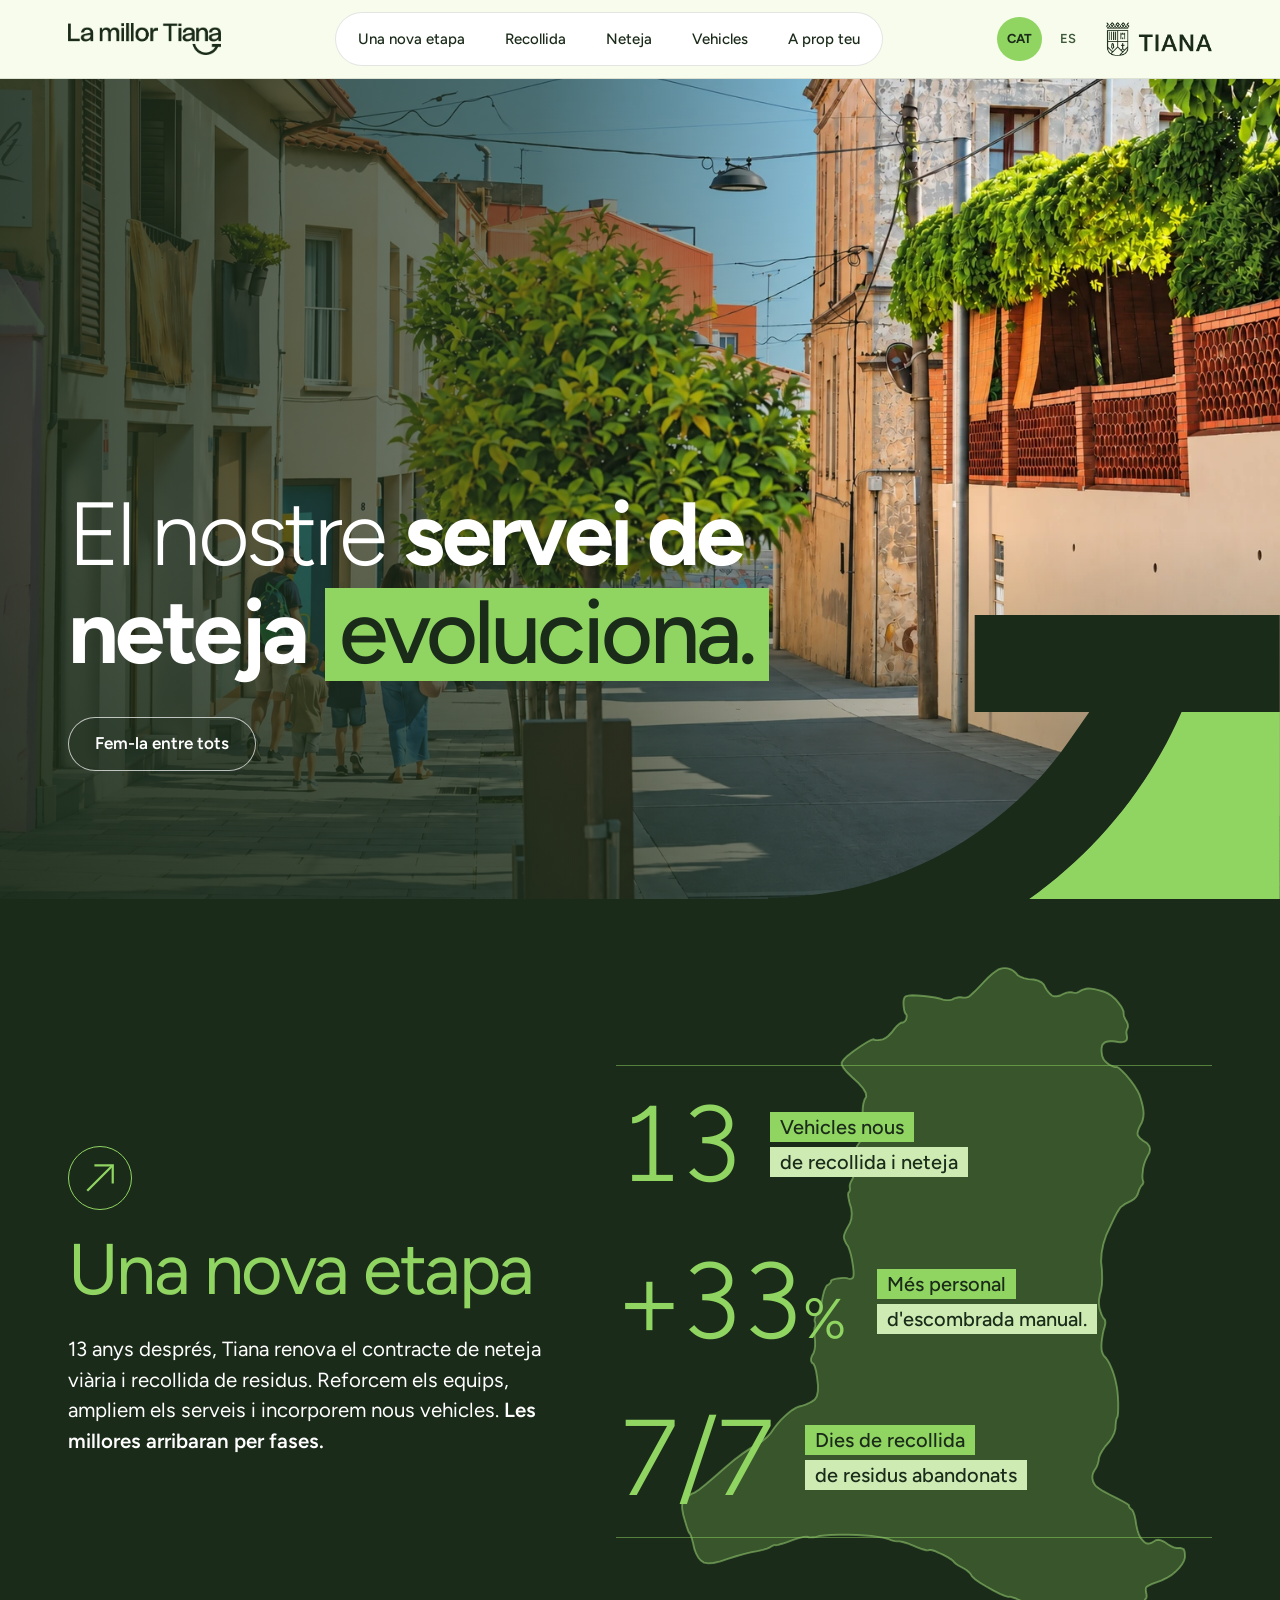
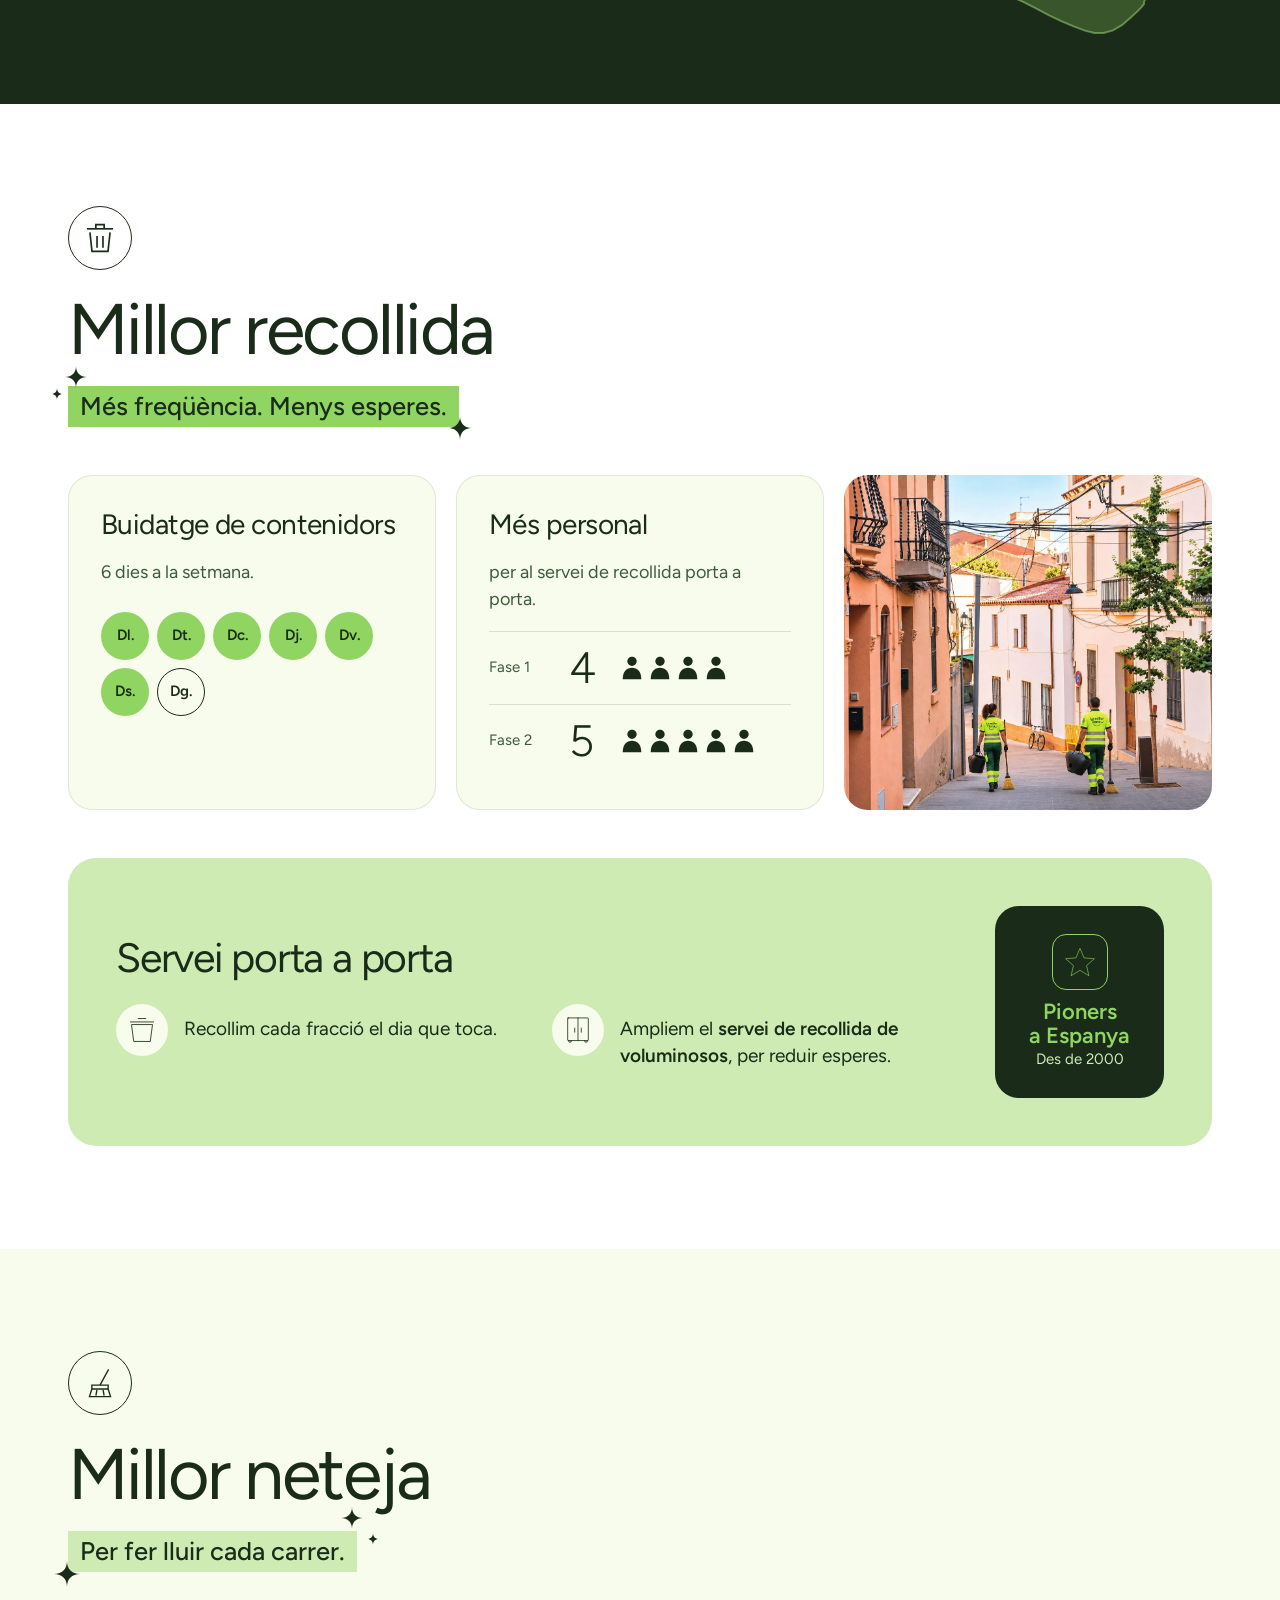
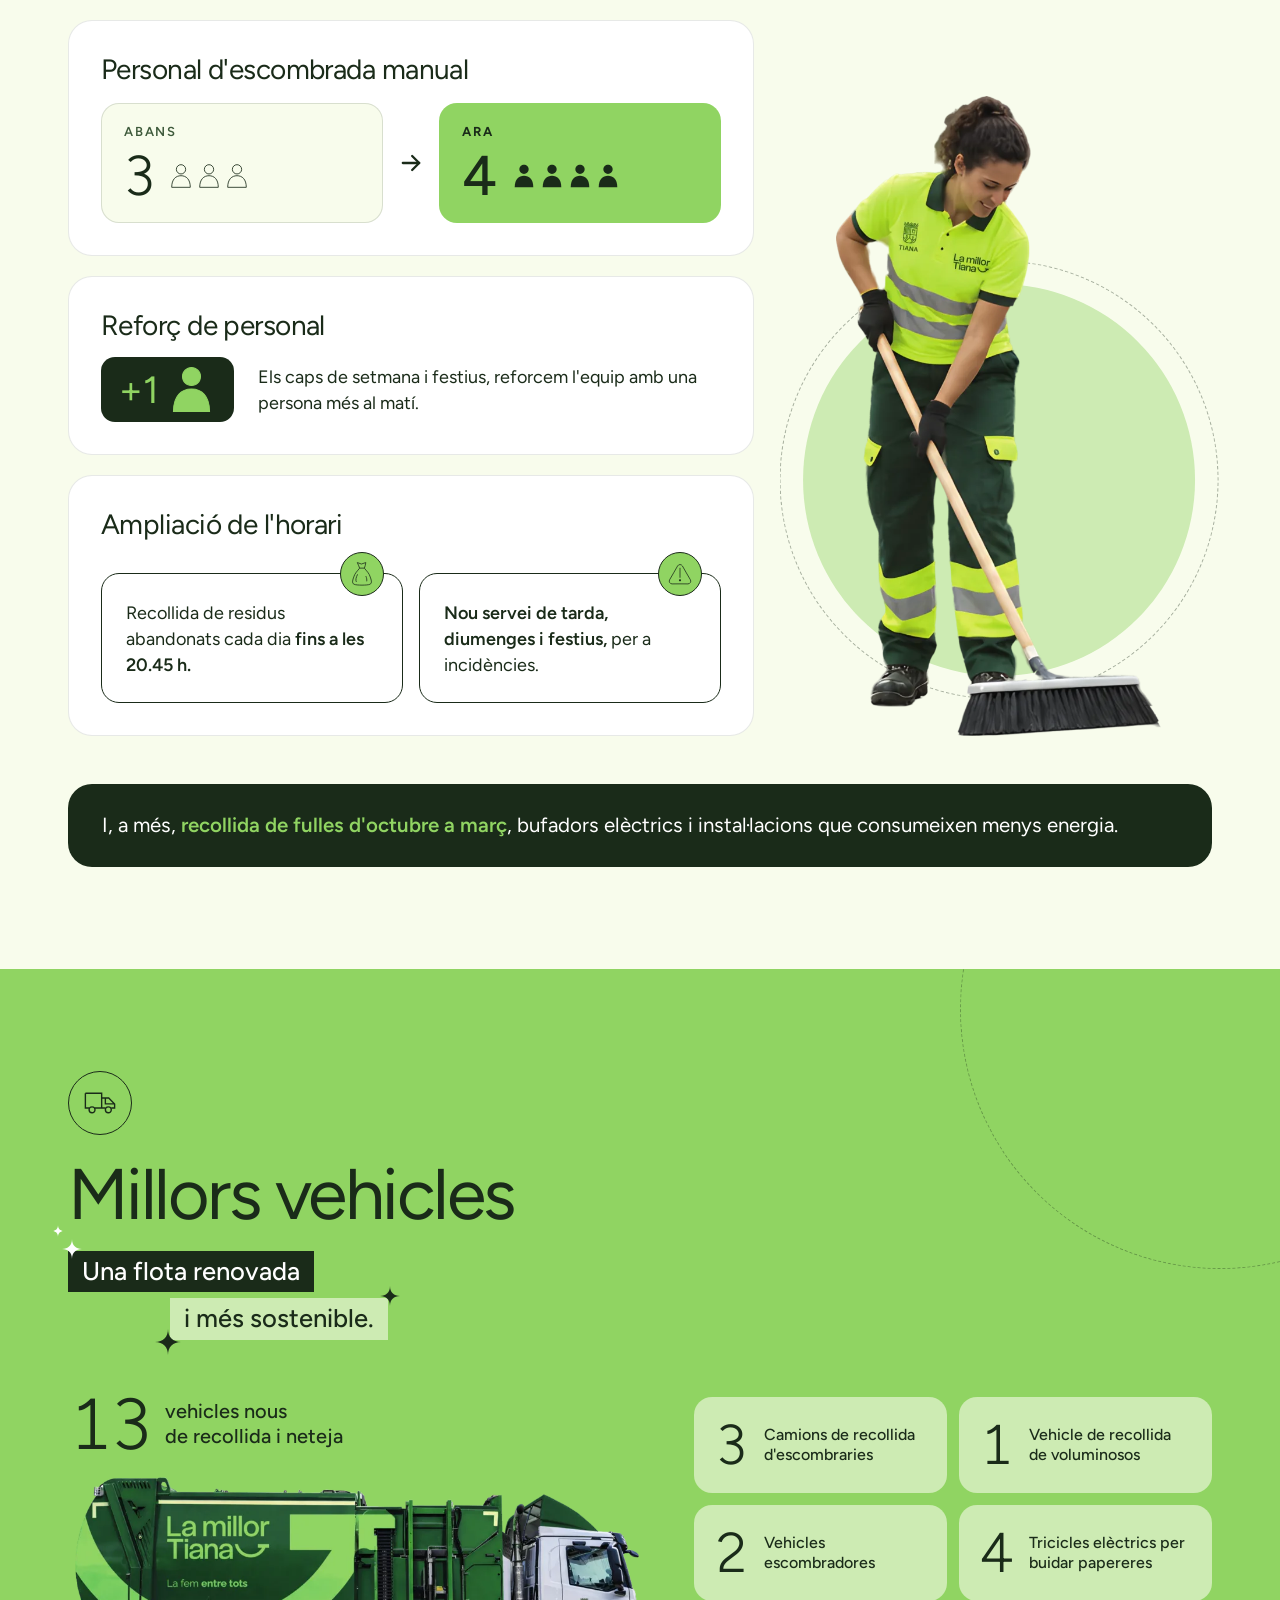
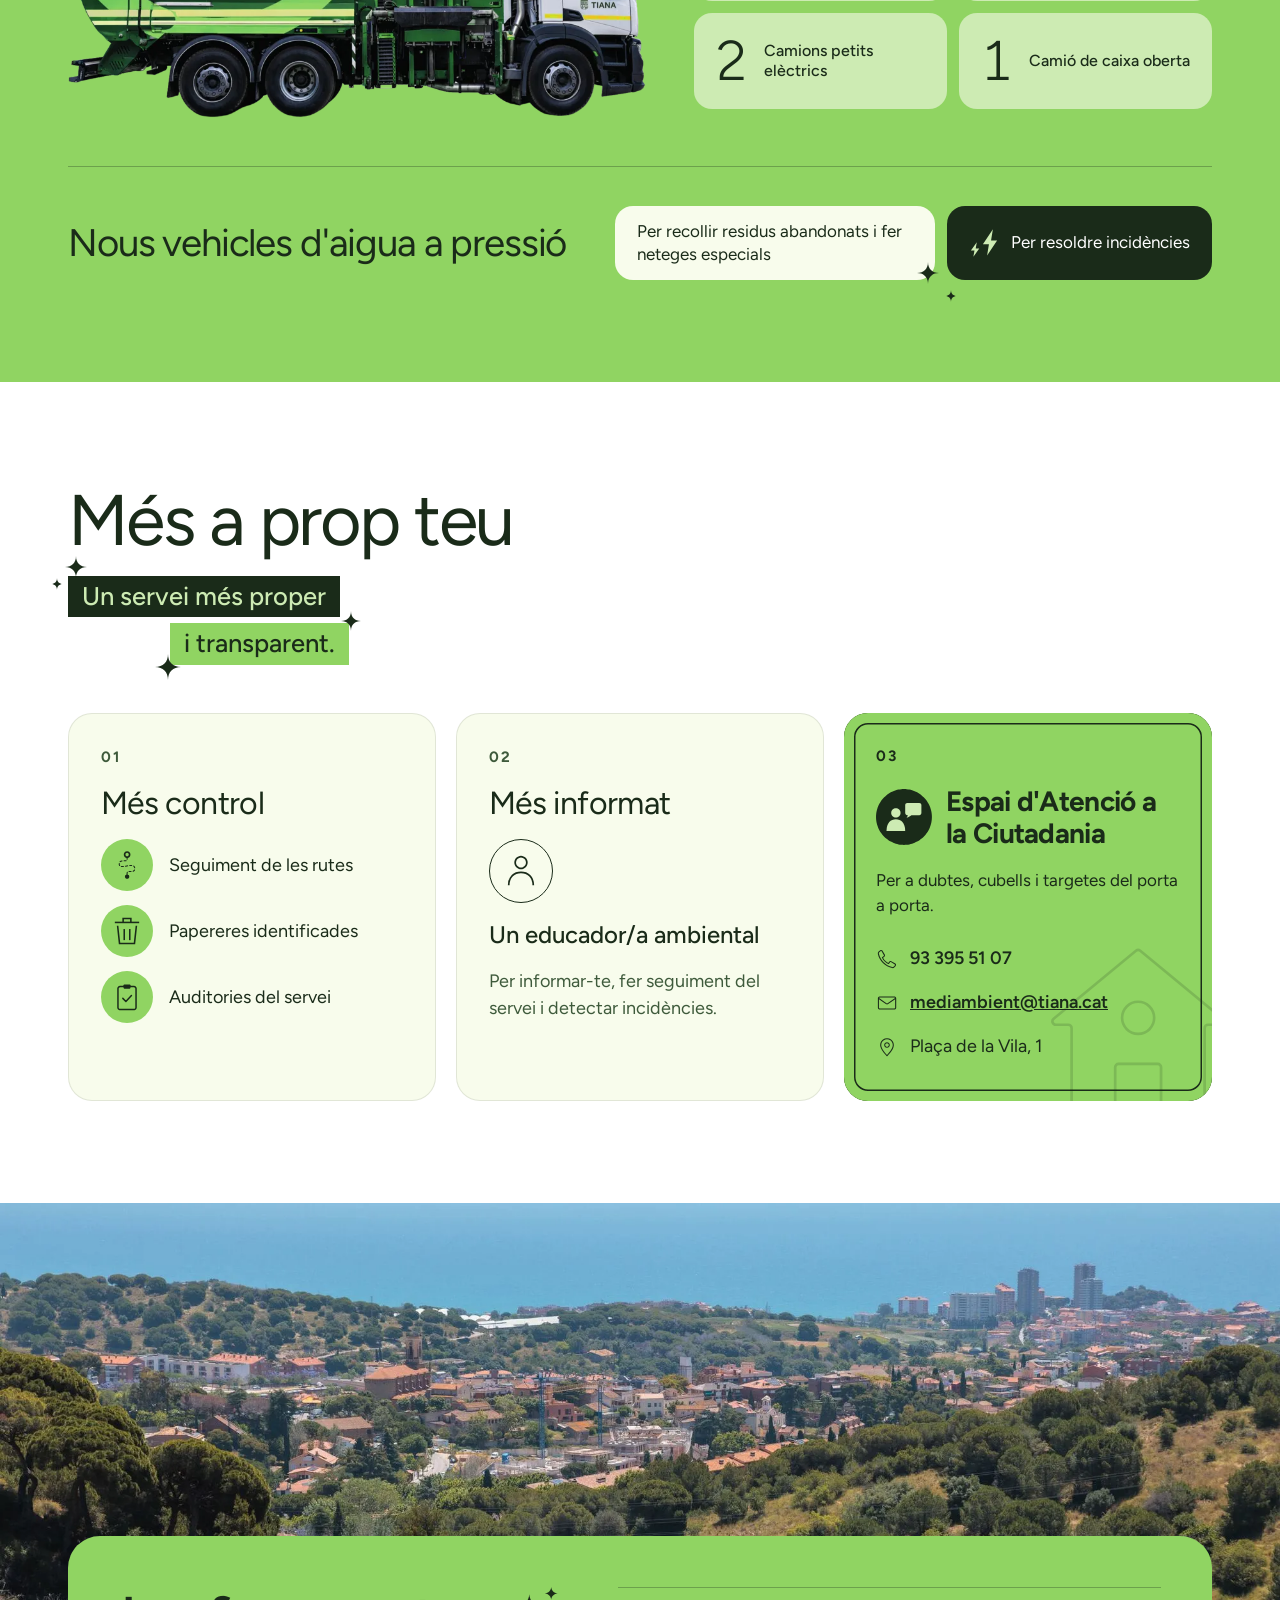
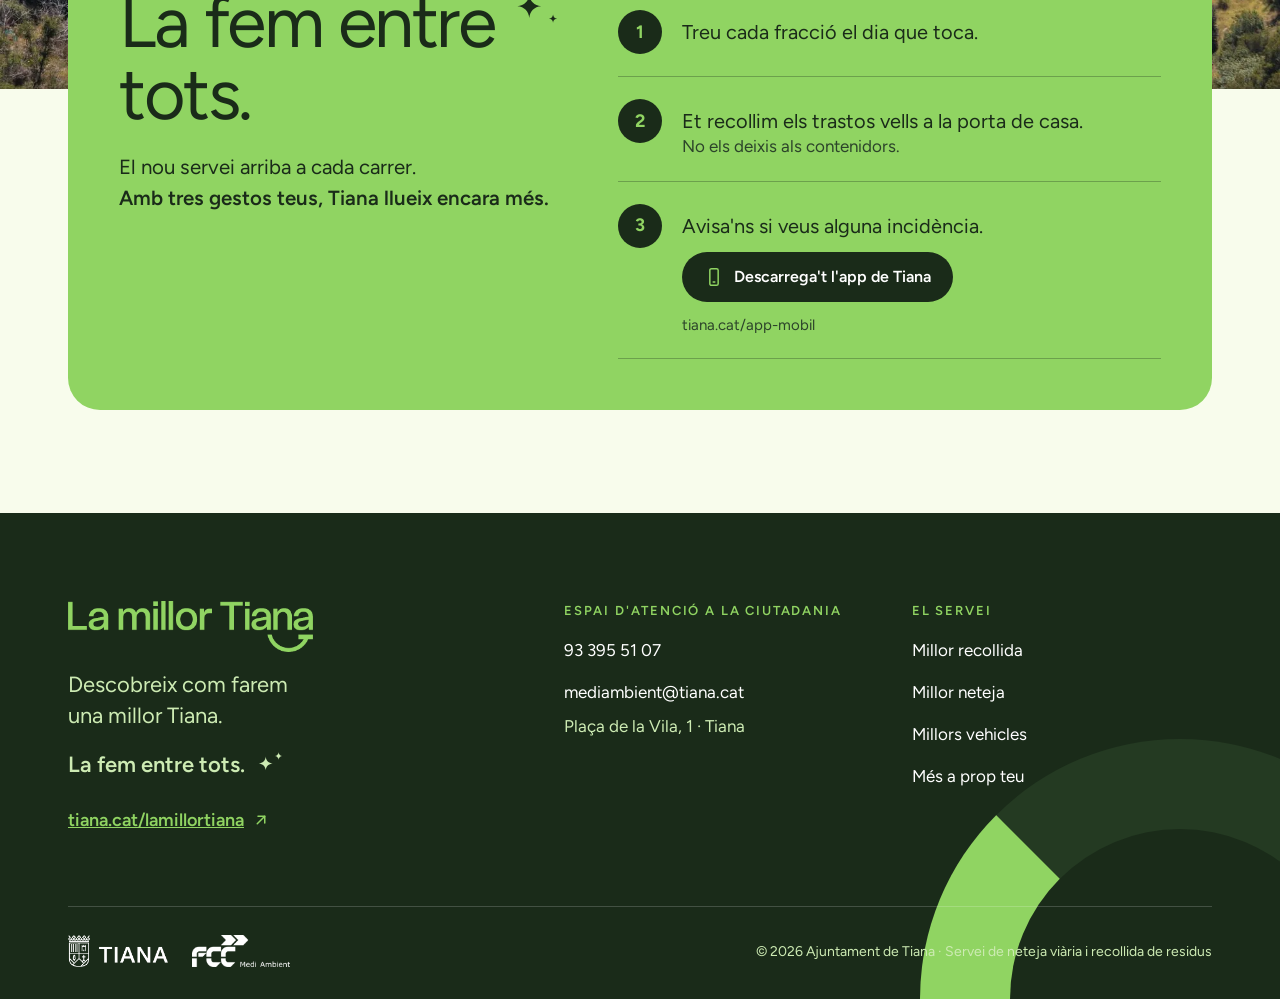
==== commit 7e87977e: "feat: apply artifact hero edits to v1 and v2" ====
--- a/index.html
+++ b/index.html
@@ -90,14 +90,13 @@
 
 <!-- HERO -->
 <section id="inici" class="hero hero--photo" data-key="hero" aria-labelledby="hero-title">
-  <img class="hero__bg" src="assets/familia.webp" alt="Una família passeja per un carrer de Tiana" width="1600" height="1067" fetchpriority="high" data-plx>
+  <img class="hero__bg" src="assets/hero-familia.webp" alt="Una família passeja per un carrer de Tiana" width="1600" height="1067" fetchpriority="high" data-plx>
   <div class="hero__veil" aria-hidden="true"></div>
-  <img class="hero__tcurve" src="assets/t-corba-fosc.svg" alt="" aria-hidden="true" width="657" height="471" data-r="right" data-d="4">
+  <img class="hero__tcurve" src="assets/t-corba-portada-v2.svg" alt="" aria-hidden="true" width="657" height="471" data-r="up" data-d="4">
   <div class="wrap hero__in">
     <div class="hero__text">
       <h1 id="hero-title" data-r data-d="2">El nostre <b>servei de neteja</b> <span class="hl" data-hl>evoluciona.</span></h1>
       <div class="btns" data-r data-d="5">
-        <a class="btn btn--lime" href="#etapa">Descobreix què millora <svg width="20" height="20" viewBox="0 0 24 24" fill="none" stroke="currentColor" stroke-width="2" stroke-linecap="round" stroke-linejoin="round" aria-hidden="true" focusable="false"><path d="M12 5v14"/><path d="M6 13l6 6 6-6"/></svg></a>
         <a class="btn btn--ghost" href="#entre-tots">Fem-la entre tots</a>
       </div>
     </div>
--- a/styles.css
+++ b/styles.css
@@ -437,7 +437,7 @@
 .hero--photo { clip-path: none; overflow: hidden; min-height: min(92vh, 820px); display: flex; align-items: flex-end; }
 .hero__bg { position: absolute; inset: 0; width: 100%; height: 100%; max-width: none; object-fit: cover; }
 .hero__veil { position: absolute; inset: 0; background: linear-gradient(90deg, rgba(26,43,25,.86) 0%, rgba(26,43,25,.6) 42%, rgba(26,43,25,0) 72%), linear-gradient(0deg, rgba(26,43,25,.55) 0%, rgba(26,43,25,0) 45%); }
-.hero__tcurve { position: absolute; right: 0; bottom: -1px; width: min(48vw, 660px); height: auto; pointer-events: none; }
+.hero__tcurve { position: absolute; right: 0; bottom: calc(min(40vw, 560px) * -0.163); width: min(40vw, 560px); height: auto; pointer-events: none; }
 .hero--photo .hero__in { width: 100%; padding-top: 180px; padding-bottom: 128px; }
 .hero--photo .hero__text { flex: 1 1 auto; max-width: 780px; gap: 36px; }
 .hero--photo .btn--ghost { border-color: rgba(255,255,255,.7); background: rgba(26,43,25,.25); }
@@ -446,7 +446,7 @@
 @media (max-width: 640px) {
   .hero--photo { min-height: 640px; }
   .hero__veil { background: linear-gradient(0deg, rgba(26,43,25,.92) 0%, rgba(26,43,25,.6) 55%, rgba(26,43,25,.2) 100%); }
-  .hero__tcurve { width: 52vw; }
+  .hero__tcurve { width: 56vw; bottom: calc(56vw * -0.163); }
   .hero--photo .hero__in { padding-top: 120px; padding-bottom: 150px; }
 }
 
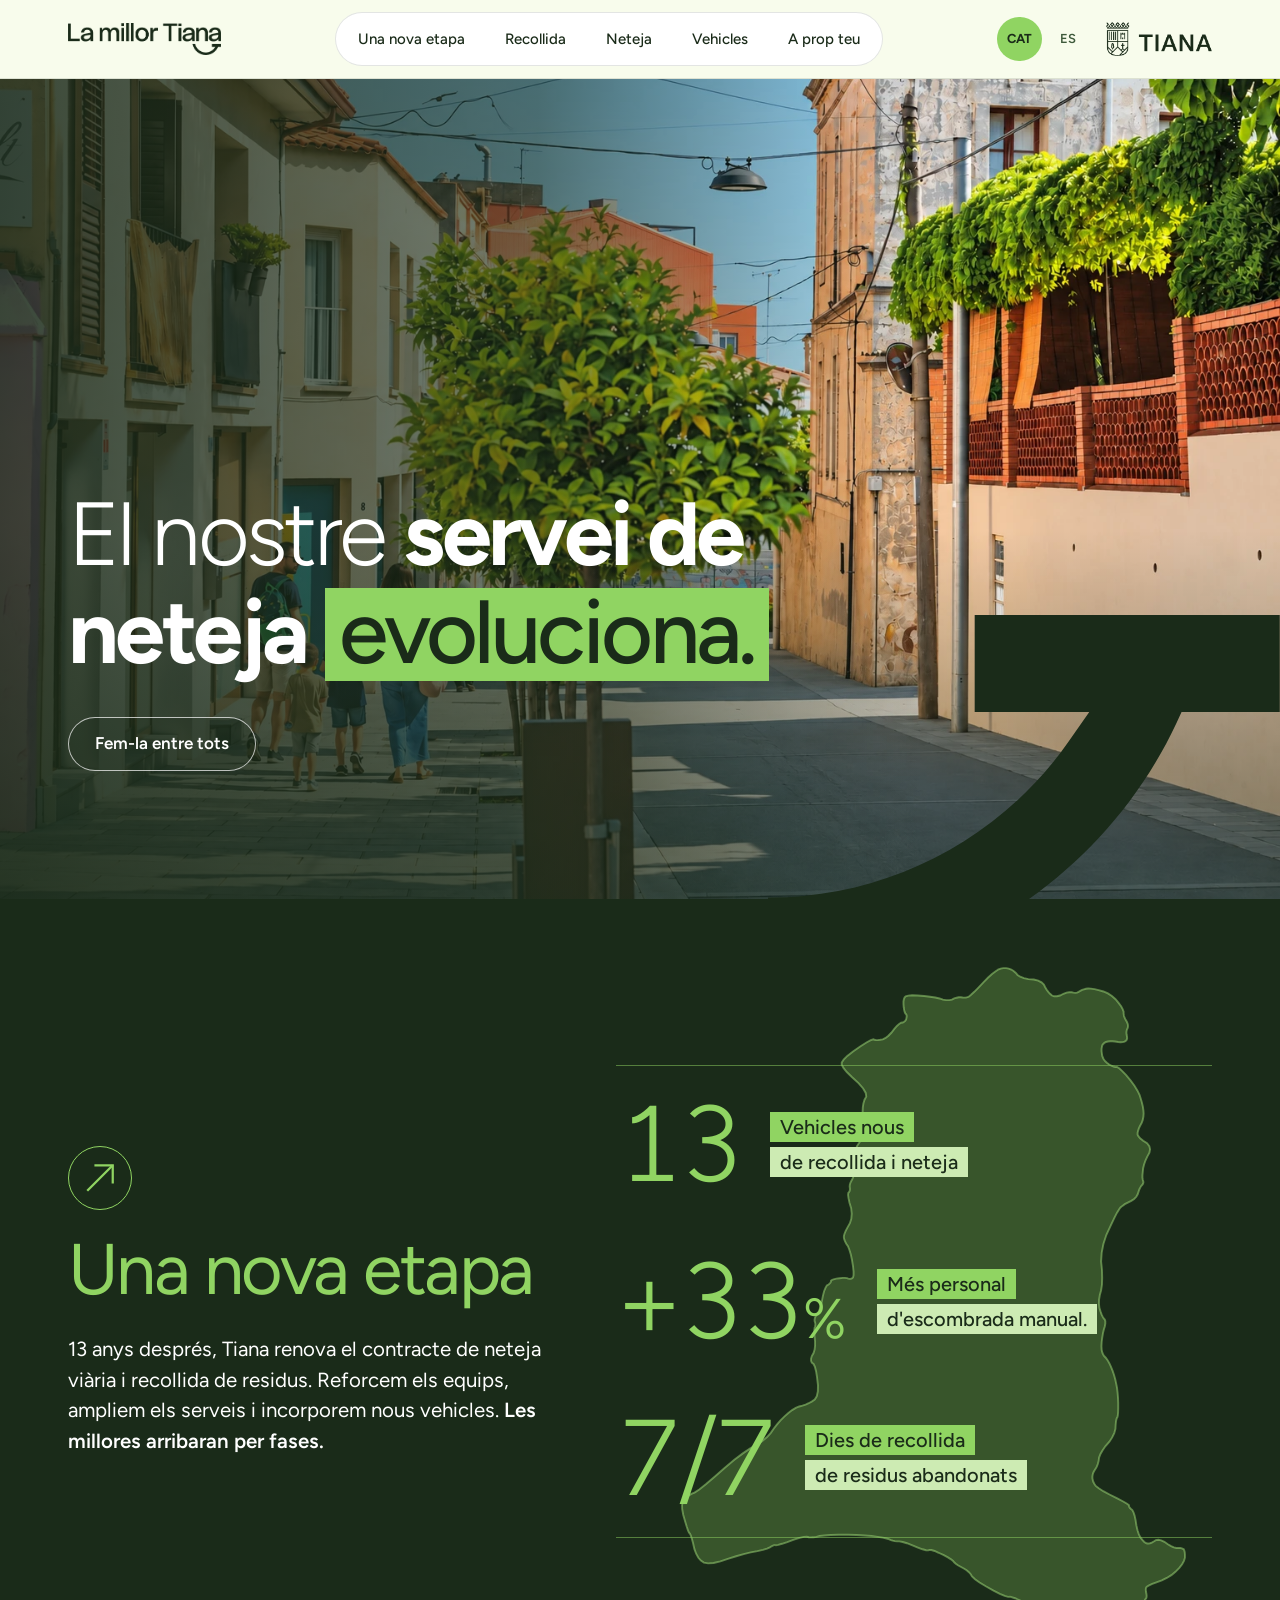
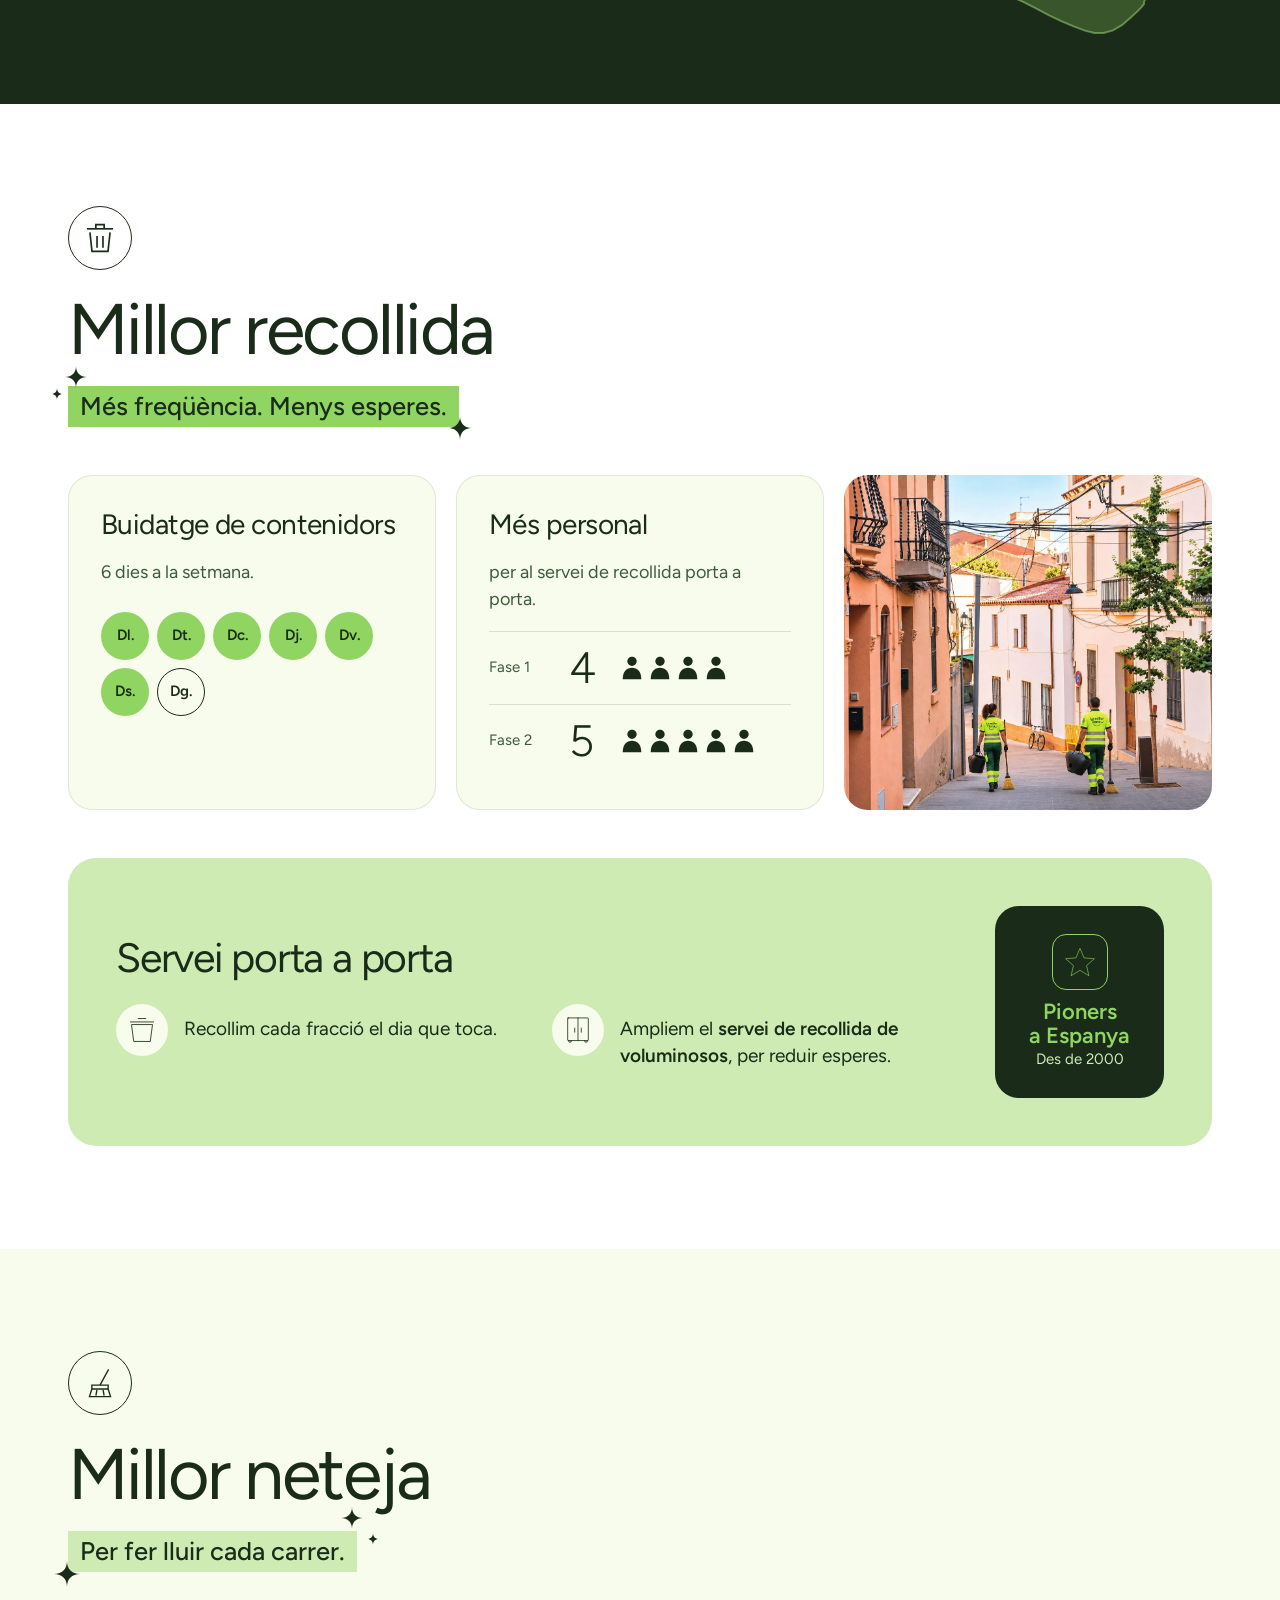
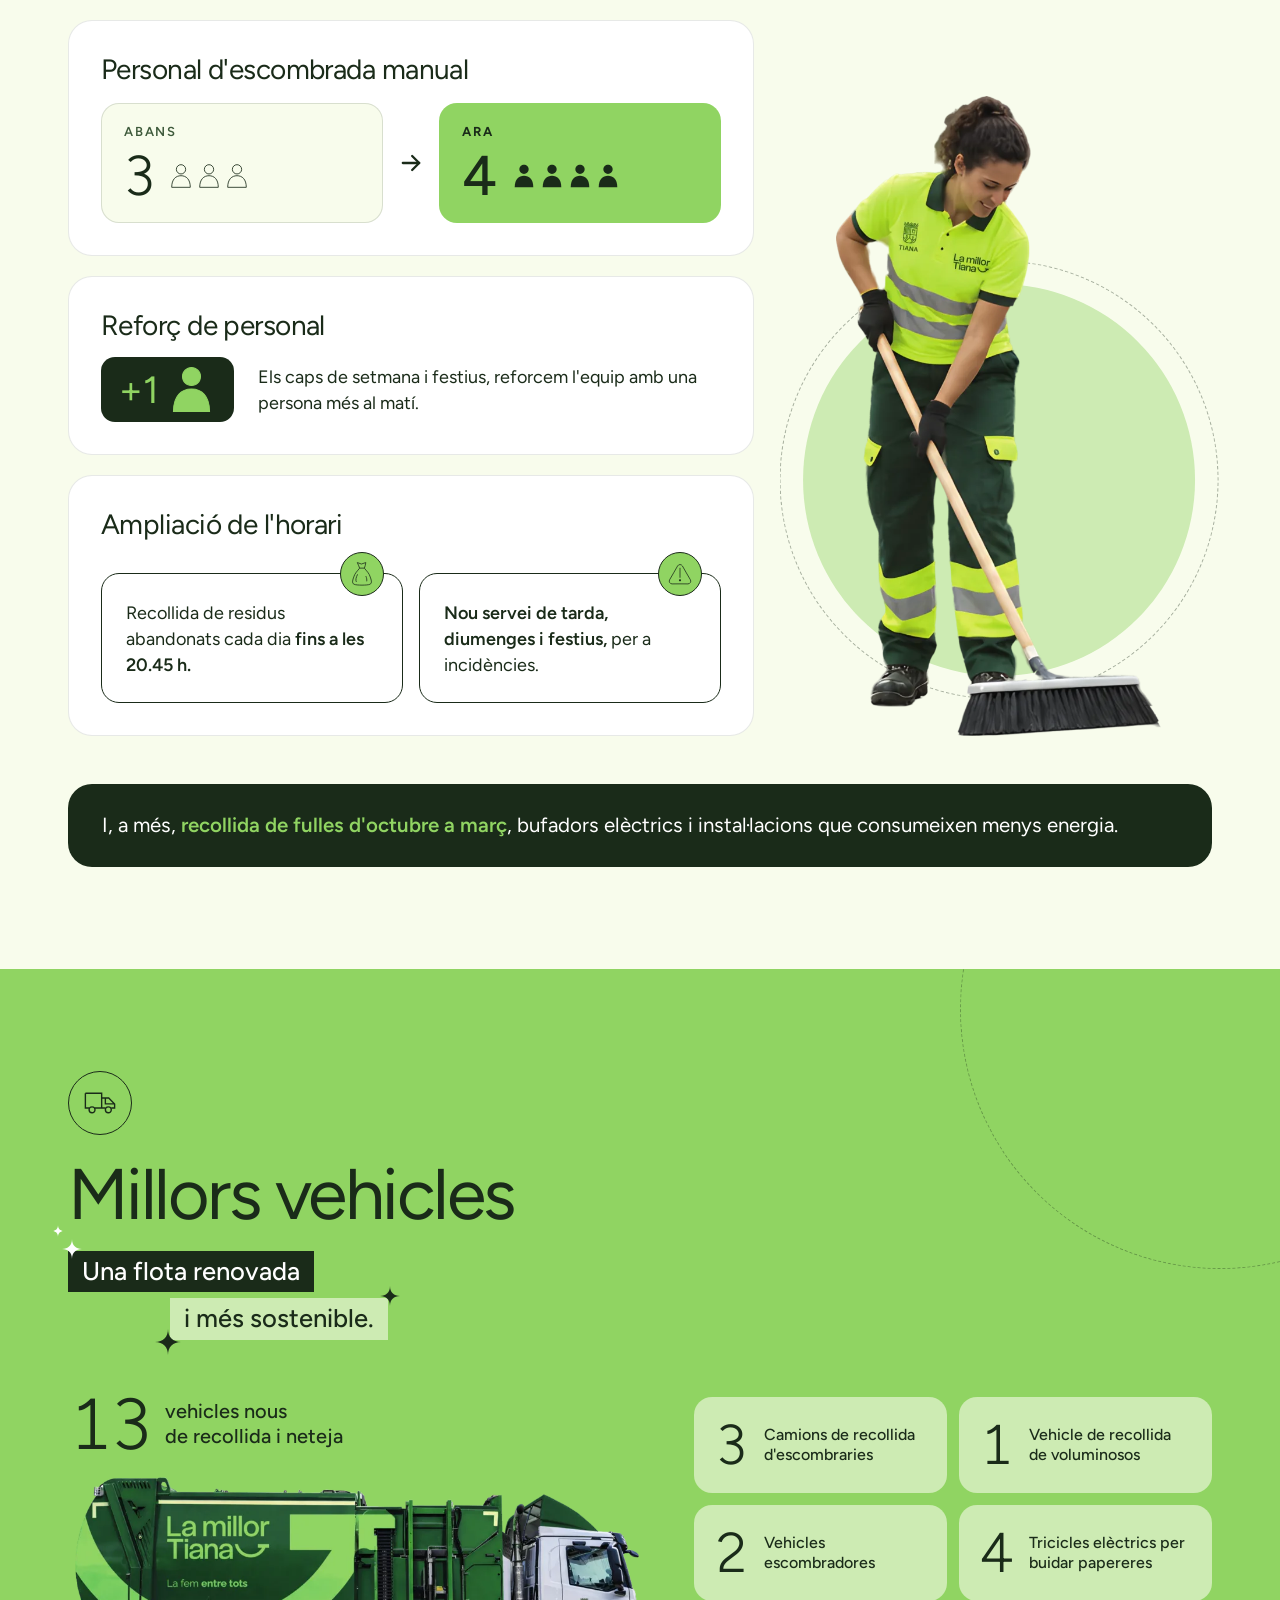
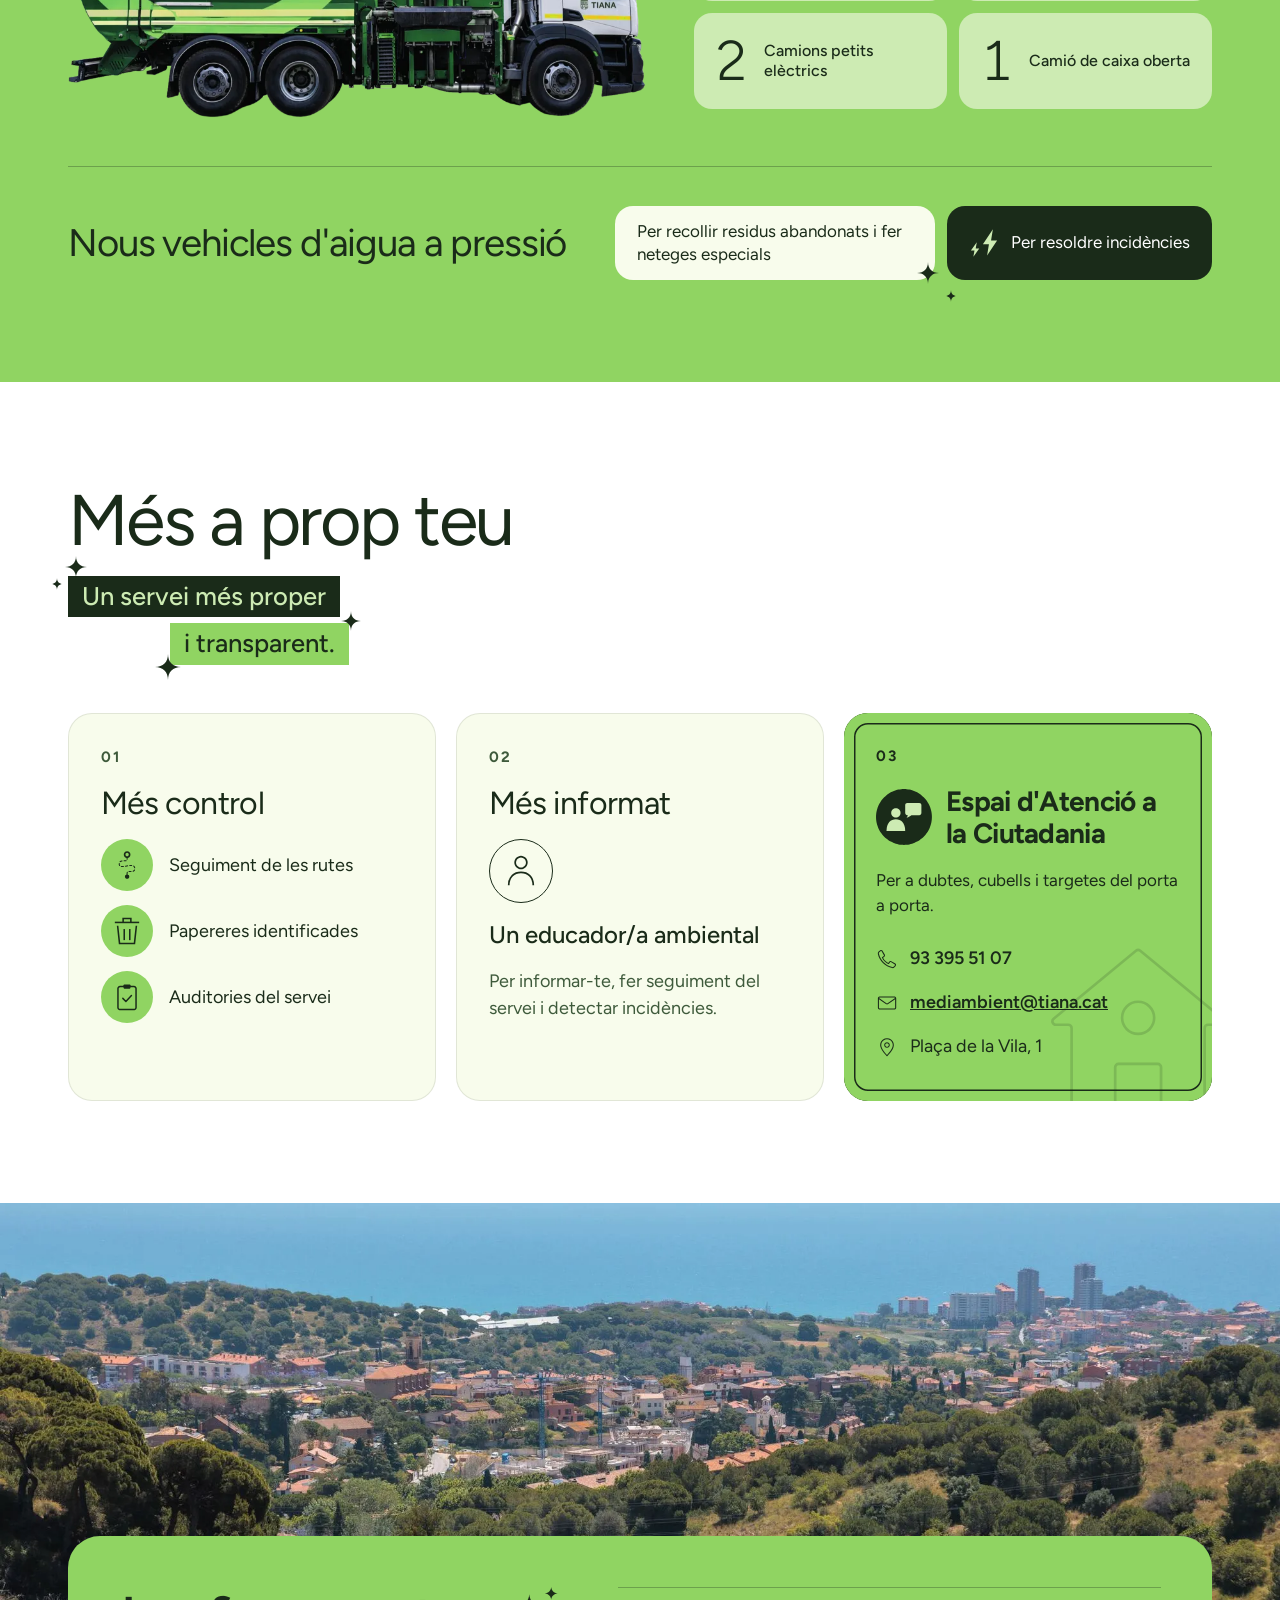
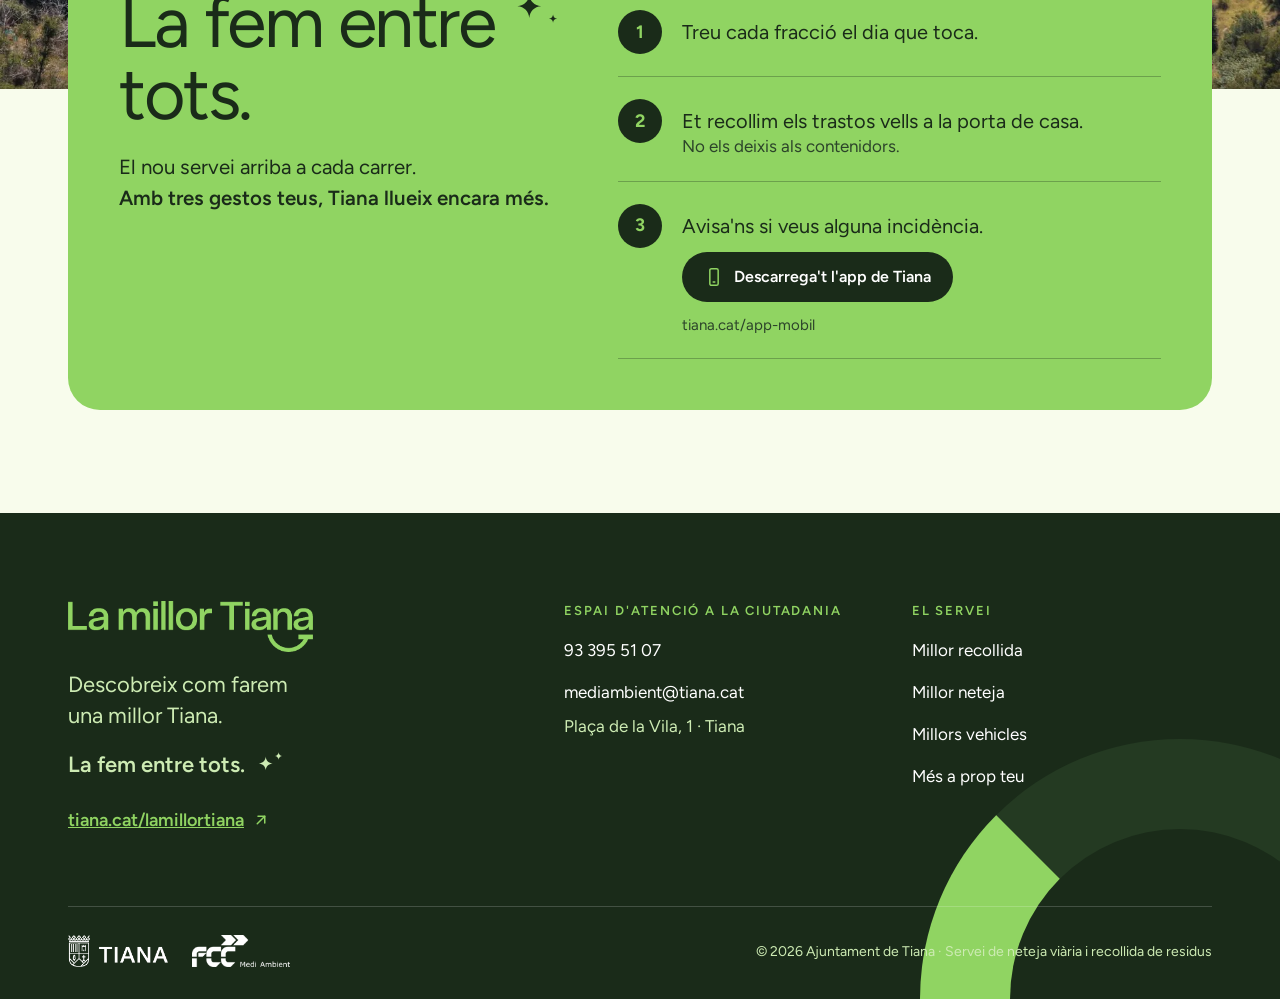
==== commit 8171deaa: "fix: livelier star twinkle and photo visible under the hero T curve" ====
--- a/index.html
+++ b/index.html
@@ -92,7 +92,7 @@
 <section id="inici" class="hero hero--photo" data-key="hero" aria-labelledby="hero-title">
   <img class="hero__bg" src="assets/hero-familia.webp" alt="Una família passeja per un carrer de Tiana" width="1600" height="1067" fetchpriority="high" data-plx>
   <div class="hero__veil" aria-hidden="true"></div>
-  <img class="hero__tcurve" src="assets/t-corba-portada-v2.svg" alt="" aria-hidden="true" width="657" height="471" data-r="up" data-d="4">
+  <img class="hero__tcurve" src="assets/t-corba-portada.svg" alt="" aria-hidden="true" width="657" height="471" data-r="up" data-d="4">
   <div class="wrap hero__in">
     <div class="hero__text">
       <h1 id="hero-title" data-r data-d="2">El nostre <b>servei de neteja</b> <span class="hl" data-hl>evoluciona.</span></h1>
--- a/styles.css
+++ b/styles.css
@@ -237,8 +237,8 @@
 
 /* ---------- Estrelles dels subtítols (com al fullet) ---------- */
 .spark{position:relative}
-.spark::before,.spark::after{content:"";position:absolute;pointer-events:none;background-repeat:no-repeat;animation:tw 3.2s ease-in-out infinite}
-.spark::after{animation-delay:1.4s}
+.spark::before,.spark::after{content:"";position:absolute;pointer-events:none;background-repeat:no-repeat;animation:tw 2.4s ease-in-out infinite}
+.spark::after{animation-delay:-1.2s}
 .spark--rec::before{left:-17px;top:-20px;width:38px;height:36px;background-image:url("data:image/svg+xml,%3Csvg xmlns='http://www.w3.org/2000/svg' viewBox='0 0 24 24'%3E%3Cpath fill='%231A2B19' d='M12 0C12 7.43 16.57 12 24 12C16.57 12 12 16.57 12 24C12 16.57 7.43 12 0 12C7.43 12 12 7.43 12 0Z'/%3E%3C/svg%3E"),url("data:image/svg+xml,%3Csvg xmlns='http://www.w3.org/2000/svg' viewBox='0 0 24 24'%3E%3Cpath fill='%231A2B19' d='M12 0C12 7.43 16.57 12 24 12C16.57 12 12 16.57 12 24C12 16.57 7.43 12 0 12C7.43 12 12 7.43 12 0Z'/%3E%3C/svg%3E");background-size:22px 22px,12px 12px;background-position:14px 0,0 22px}
 .spark--rec::after{right:-13px;bottom:-13px;width:24px;height:24px;background-image:url("data:image/svg+xml,%3Csvg xmlns='http://www.w3.org/2000/svg' viewBox='0 0 24 24'%3E%3Cpath fill='%231A2B19' d='M12 0C12 7.43 16.57 12 24 12C16.57 12 12 16.57 12 24C12 16.57 7.43 12 0 12C7.43 12 12 7.43 12 0Z'/%3E%3C/svg%3E");background-size:24px 24px}
 .spark--net::before{right:-22px;top:-24px;width:40px;height:44px;background-image:url("data:image/svg+xml,%3Csvg xmlns='http://www.w3.org/2000/svg' viewBox='0 0 24 24'%3E%3Cpath fill='%231A2B19' d='M12 0C12 7.43 16.57 12 24 12C16.57 12 12 16.57 12 24C12 16.57 7.43 12 0 12C7.43 12 12 7.43 12 0Z'/%3E%3C/svg%3E"),url("data:image/svg+xml,%3Csvg xmlns='http://www.w3.org/2000/svg' viewBox='0 0 24 24'%3E%3Cpath fill='%231A2B19' d='M12 0C12 7.43 16.57 12 24 12C16.57 12 12 16.57 12 24C12 16.57 7.43 12 0 12C7.43 12 12 7.43 12 0Z'/%3E%3C/svg%3E");background-size:22px 22px,12px 12px;background-position:2px 0,28px 26px}
@@ -511,8 +511,8 @@
   @keyframes plx { from { object-position: 50% 10%; } to { object-position: 50% 90%; } }
 }
 
-[data-tw] { animation: tw 3s ease-in-out infinite; }
-@keyframes tw { 0%, 100% { transform: scale(1) rotate(0); } 50% { transform: scale(.72) rotate(35deg); } }
+[data-tw] { animation: tw 2.4s ease-in-out infinite; }
+@keyframes tw { 0%, 100% { transform: scale(1) rotate(0); } 50% { transform: scale(.55) rotate(45deg); } }
 [data-spin] { animation: spin 24s linear infinite; }
 @keyframes spin { to { rotate: -360deg; } }
 
